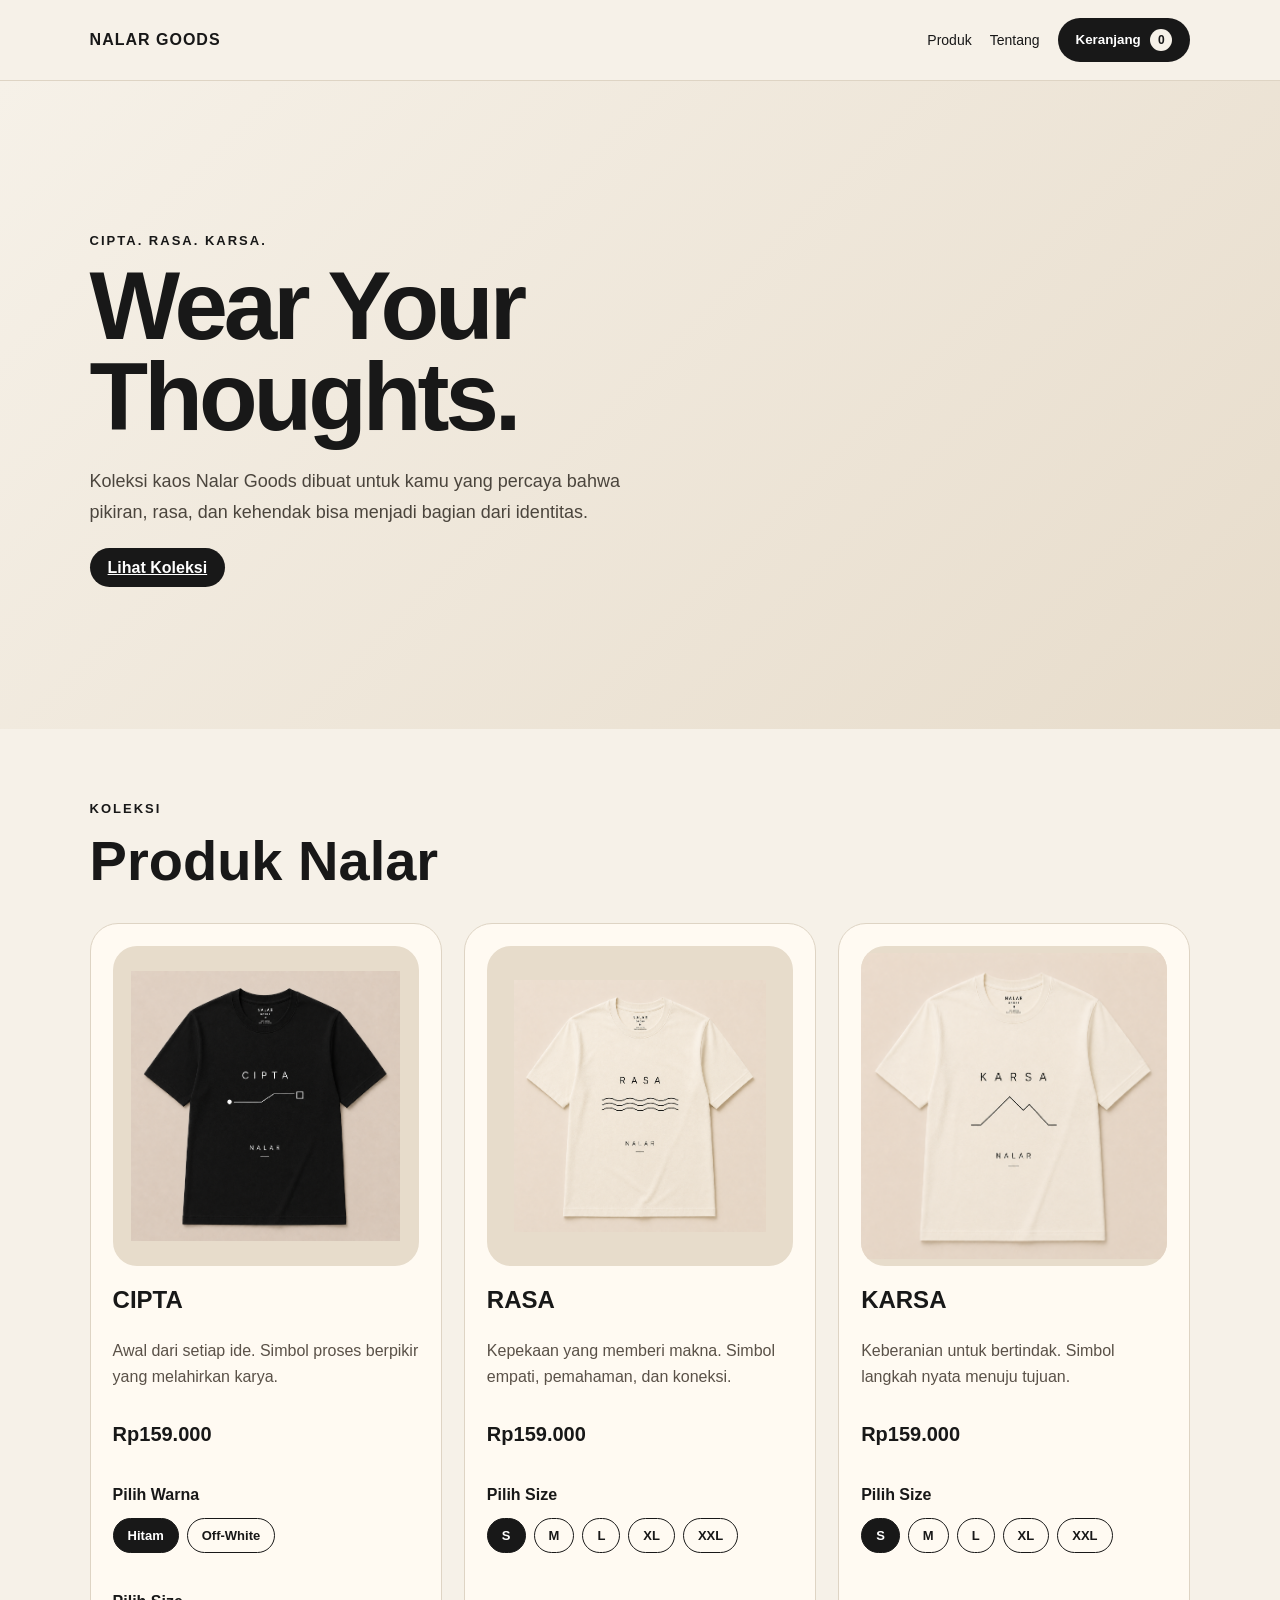
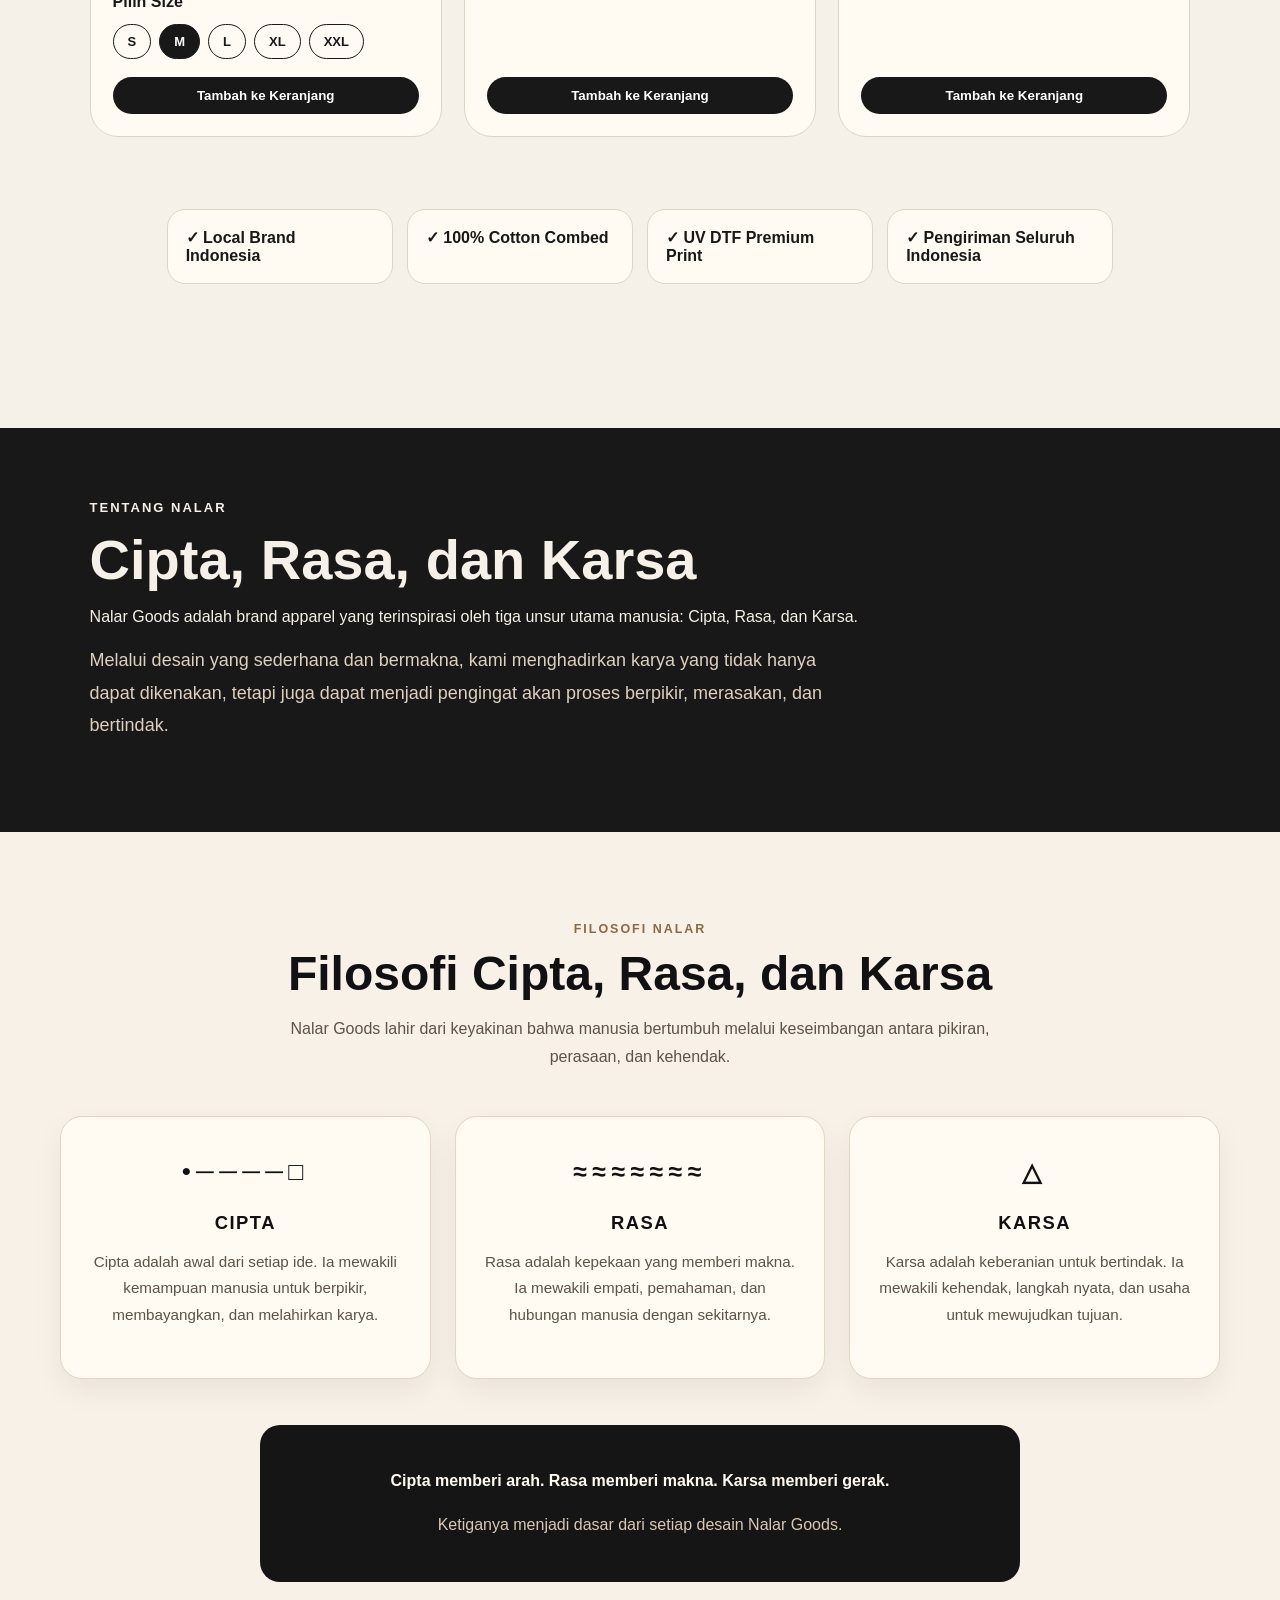
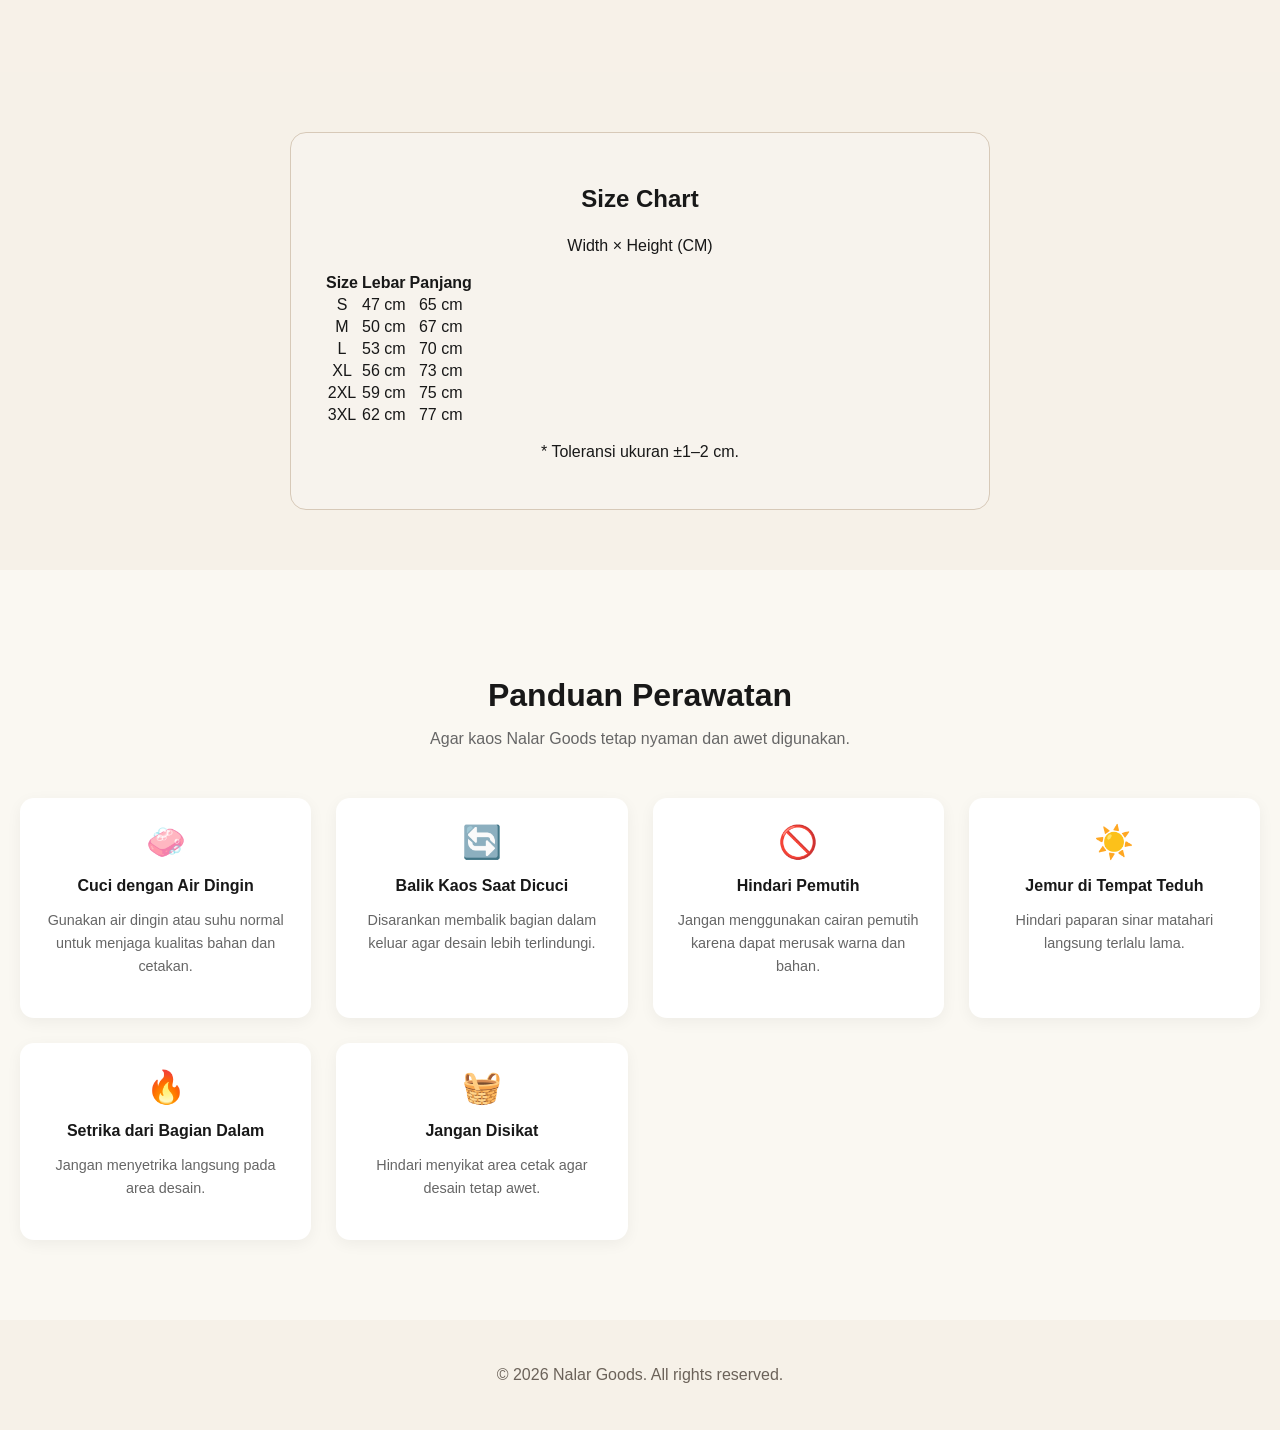
==== index.html @ 3fe4f2e6 "Update index.html" ====
<!DOCTYPE html>
<html lang="id">
<head>
    <meta charset="UTF-8" />
    <meta name="viewport" content="width=device-width, initial-scale=1.0">

    <title>Nalar Goods | Kaos Minimalis Filosofis - Cipta, Rasa, Karsa</title>

    <meta name="description" content="Nalar Goods menghadirkan koleksi kaos premium Cipta, Rasa, dan Karsa dengan filosofi berpikir, merasakan, dan bertindak.">

    <meta name="keywords" content="Nalar Goods, Kaos Premium, Kaos Filosofi, Cipta, Rasa, Karsa, Clothing Brand Indonesia">

    <meta name="robots" content="index, follow">
    <!-- Open Graph / WhatsApp Preview -->
<meta property="og:title" content="Nalar Goods — Think. Feel. Act.">
<meta property="og:description" content="Koleksi pakaian clean dan bermakna: Cipta, Rasa, dan Karsa.">
<meta property="og:image" content="https://erwancode.github.io/website/og-cover-v2.jpg">
<meta property="og:url" content="https://erwancode.github.io/website/">
<meta property="og:type" content="website">

<!-- Twitter Preview -->
<meta name="twitter:card" content="summary_large_image">
<meta name="twitter:title" content="Nalar Goods — Think. Feel. Act.">
<meta name="twitter:description" content="Koleksi pakaian clean dan bermakna: Cipta, Rasa, dan Karsa.">
<meta name="twitter:image" content="https://erwancode.github.io/website/og-cover.jpg">
    <link rel="stylesheet" href="style.css?v=3" />
</head>
<body>
  <header class="navbar">
    <div class="brand">NALAR GOODS</div>
    <nav>
      <a href="#produk">Produk</a>
      <a href="#tentang">Tentang</a>
      <button class="cart-btn" onclick="toggleCart()">Keranjang <span id="cart-count">0</span></button>
    </nav>
  </header>

  <section class="hero">
    <div>
      <p class="eyebrow">Cipta. Rasa. Karsa.</p>
      <h1>Wear Your Thoughts.</h1>
      <p class="hero-text">
        Koleksi kaos Nalar Goods dibuat untuk kamu yang percaya bahwa pikiran,
        rasa, dan kehendak bisa menjadi bagian dari identitas.
      </p>
      <a href="#produk" class="primary-btn">Lihat Koleksi</a>
    </div>
  </section>

  <section id="produk" class="section">
    <div class="section-heading">
      <p class="eyebrow">Koleksi</p>
      <h2>Produk Nalar</h2>
    </div>

    <div class="product-grid">
      <article class="product-card featured-product">
        <div class="product-image-wrap">
          <img id="cipta-image" src="assets/cipta-hitam.png" alt="Kaos CIPTA warna hitam" />
        </div>

        <h3>CIPTA</h3>
        <p>Awal dari setiap ide. Simbol proses berpikir yang melahirkan karya.</p>
        <strong>Rp159.000</strong>

        <div class="product-options">
          <p>Pilih Warna</p>
          <div class="option-row">
            <button class="variant-btn active" data-color="Hitam" onclick="selectCiptaColor('Hitam')">Hitam</button>
            <button class="variant-btn" data-color="Off-White" onclick="selectCiptaColor('Off-White')">Off-White</button>
          </div>
        </div>

        <div class="product-options">
          <p>Pilih Size</p>
          <div class="option-row">
            <button class="size-btn" onclick="selectCiptaSize('S')">S</button>
            <button class="size-btn active" onclick="selectCiptaSize('M')">M</button>
            <button class="size-btn" onclick="selectCiptaSize('L')">L</button>
            <button class="size-btn" onclick="selectCiptaSize('XL')">XL</button>
            <button class="size-btn" onclick="selectCiptaSize('XXL')">XXL</button>
          </div>
        </div>

        <button onclick="addCiptaToCart()">Tambah ke Keranjang</button>
      </article>

      <article class="product-card rasa-card">
        <div class="product-image-wrap">
          <img src="assets/rasa-final.png" alt="Kaos RASA cream off-white">
        </div>

        <h3>RASA</h3>
        <p>
          Kepekaan yang memberi makna. Simbol empati, pemahaman, dan koneksi.
        </p>
        <strong>Rp159.000</strong>

        <div class="product-options">
          <p>Pilih Size</p>
          <div class="option-row">
            <button type="button" class="size-btn rasa-size active" onclick="selectRasaSize('S')">S</button>
            <button type="button" class="size-btn rasa-size" onclick="selectRasaSize('M')">M</button>
            <button type="button" class="size-btn rasa-size" onclick="selectRasaSize('L')">L</button>
            <button type="button" class="size-btn rasa-size" onclick="selectRasaSize('XL')">XL</button>
            <button type="button" class="size-btn rasa-size" onclick="selectRasaSize('XXL')">XXL</button>
          </div>
        </div>

        <button type="button" onclick="addRasaToCart()">Tambah ke Keranjang</button>
      </article>

      <article class="product-card karsa-card">
        <div class="product-image-wrap">
          <img src="assets/karsa.png" alt="Kaos KARSA off-white">
        </div>

        <h3>KARSA</h3>
        <p>
          Keberanian untuk bertindak. Simbol langkah nyata menuju tujuan.
        </p>
        <strong>Rp159.000</strong>

        <div class="product-options">
          <p>Pilih Size</p>
          <div class="option-row">
            <button type="button" class="size-btn karsa-size active" data-size="S" onclick="selectKarsaSize('S')">S</button>
            <button type="button" class="size-btn karsa-size" data-size="M" onclick="selectKarsaSize('M')">M</button>
            <button type="button" class="size-btn karsa-size" data-size="L" onclick="selectKarsaSize('L')">L</button>
            <button type="button" class="size-btn karsa-size" data-size="XL" onclick="selectKarsaSize('XL')">XL</button>
            <button type="button" class="size-btn karsa-size" data-size="XXL" onclick="selectKarsaSize('XXL')">XXL</button>
          </div>
        </div>

        <button type="button" onclick="addKarsaToCart()">Tambah ke Keranjang</button>
      </article>
    </div>
      <section class="section proof">
    <div>✓ Local Brand Indonesia</div>
    <div>✓ 100% Cotton Combed</div>
    <div>✓ UV DTF Premium Print</div>
    <div>✓ Pengiriman Seluruh Indonesia</div>
  </section>
  </section>

  <section id="tentang" class="section about">
    <p class="eyebrow">Tentang Nalar</p>
    <h2>Cipta, Rasa, dan Karsa</h2>
    <p>
      Nalar Goods adalah brand apparel yang terinspirasi oleh tiga unsur utama manusia: Cipta, Rasa, dan Karsa.
    </p>
      <p>
          Melalui desain yang sederhana dan bermakna, kami menghadirkan karya yang tidak hanya dapat dikenakan, tetapi juga dapat menjadi pengingat akan proses berpikir, merasakan, dan bertindak.
      </p>
  </section>

  <section class="philosophy-section" id="filosofi">
    <div class="philosophy-container">
      <div class="section-heading philosophy-heading">
        <p class="eyebrow">Filosofi Nalar</p>
        <h2>Filosofi Cipta, Rasa, dan Karsa</h2>
        <p class="philosophy-intro">
          Nalar Goods lahir dari keyakinan bahwa manusia bertumbuh melalui keseimbangan
          antara pikiran, perasaan, dan kehendak.
        </p>
      </div>

      <div class="philosophy-grid">
        <article class="philosophy-card">
          <div class="philosophy-symbol">•────□</div>
          <h3>CIPTA</h3>
          <p>
            Cipta adalah awal dari setiap ide. Ia mewakili kemampuan manusia untuk
            berpikir, membayangkan, dan melahirkan karya.
          </p>
        </article>

        <article class="philosophy-card">
          <div class="philosophy-symbol">≈≈≈≈≈≈≈</div>
          <h3>RASA</h3>
          <p>
            Rasa adalah kepekaan yang memberi makna. Ia mewakili empati,
            pemahaman, dan hubungan manusia dengan sekitarnya.
          </p>
        </article>

        <article class="philosophy-card">
          <div class="philosophy-symbol">△</div>
          <h3>KARSA</h3>
          <p>
            Karsa adalah keberanian untuk bertindak. Ia mewakili kehendak,
            langkah nyata, dan usaha untuk mewujudkan tujuan.
          </p>
        </article>
      </div>

      <div class="philosophy-closing">
        <p><strong>Cipta memberi arah. Rasa memberi makna. Karsa memberi gerak.</strong></p>
        <p>Ketiganya menjadi dasar dari setiap desain Nalar Goods.</p>
      </div>
    </div>
  </section>

  <aside id="cart-panel" class="cart-panel">
    <div class="cart-header">
      <h2>Keranjang</h2>
      <button onclick="toggleCart()">×</button>
    </div>

    <div id="cart-items" class="cart-items">
      <p class="empty-cart">Keranjang masih kosong.</p>
    </div>

    <div class="cart-footer">
      <div class="cart-total">
        <span>Total</span>
        <strong id="cart-total">Rp0</strong>
      </div>
      <button class="checkout-btn" onclick="checkoutWhatsApp()">Checkout WhatsApp</button>
    </div>
  </aside>

  <div id="overlay" class="overlay" onclick="toggleCart()"></div>

<section class="size-chart">
    <h2>Size Chart</h2>
    <p class="subtitle">Width × Height (CM)</p>

    <table>
        <thead>
            <tr>
                <th>Size</th>
                <th>Lebar</th>
                <th>Panjang</th>
            </tr>
        </thead>
        <tbody>
            <tr><td>S</td><td>47 cm</td><td>65 cm</td></tr>
            <tr><td>M</td><td>50 cm</td><td>67 cm</td></tr>
            <tr><td>L</td><td>53 cm</td><td>70 cm</td></tr>
            <tr><td>XL</td><td>56 cm</td><td>73 cm</td></tr>
            <tr><td>2XL</td><td>59 cm</td><td>75 cm</td></tr>
            <tr><td>3XL</td><td>62 cm</td><td>77 cm</td></tr>
        </tbody>
    </table>

    <p class="note">* Toleransi ukuran ±1–2 cm.</p>
</section>
<section class="care-section">
  <div class="container">
    <h2>Panduan Perawatan</h2>
    <p class="care-subtitle">
      Agar kaos Nalar Goods tetap nyaman dan awet digunakan.
    </p>

    <div class="care-grid">
      <div class="care-item">
        <span>🧼</span>
        <h3>Cuci dengan Air Dingin</h3>
        <p>Gunakan air dingin atau suhu normal untuk menjaga kualitas bahan dan cetakan.</p>
      </div>

      <div class="care-item">
        <span>🔄</span>
        <h3>Balik Kaos Saat Dicuci</h3>
        <p>Disarankan membalik bagian dalam keluar agar desain lebih terlindungi.</p>
      </div>

      <div class="care-item">
        <span>🚫</span>
        <h3>Hindari Pemutih</h3>
        <p>Jangan menggunakan cairan pemutih karena dapat merusak warna dan bahan.</p>
      </div>

      <div class="care-item">
        <span>☀️</span>
        <h3>Jemur di Tempat Teduh</h3>
        <p>Hindari paparan sinar matahari langsung terlalu lama.</p>
      </div>

      <div class="care-item">
        <span>🔥</span>
        <h3>Setrika dari Bagian Dalam</h3>
        <p>Jangan menyetrika langsung pada area desain.</p>
      </div>

      <div class="care-item">
        <span>🧺</span>
        <h3>Jangan Disikat</h3>
        <p>Hindari menyikat area cetak agar desain tetap awet.</p>
      </div>
    </div>
  </div>
</section>
<footer>
    <p>© 2026 Nalar Goods. All rights reserved.</p>
</footer>

  <script src="script.js"></script>
</body>
</html>
---- style.css ----
* {
  box-sizing: border-box;
}

body {
  margin: 0;
  font-family: Arial, Helvetica, sans-serif;
  color: #181818;
  background: #f6f1e8;
}

.navbar {
  position: sticky;
  top: 0;
  z-index: 10;
  display: flex;
  justify-content: space-between;
  align-items: center;
  padding: 18px 7%;
  background: rgba(246, 241, 232, 0.94);
  backdrop-filter: blur(12px);
  border-bottom: 1px solid #ded4c4;
}

.brand {
  font-weight: 800;
  letter-spacing: 1px;
}

nav {
  display: flex;
  gap: 18px;
  align-items: center;
}

nav a {
  color: #181818;
  text-decoration: none;
  font-size: 14px;
}

.cart-btn,
.primary-btn,
.product-card button,
.checkout-btn {
  border: none;
  cursor: pointer;
  border-radius: 999px;
  background: #181818;
  color: white;
  padding: 11px 18px;
  font-weight: 700;
}

.cart-btn span {
  display: inline-flex;
  align-items: center;
  justify-content: center;
  min-width: 22px;
  height: 22px;
  margin-left: 6px;
  border-radius: 50%;
  background: #f6f1e8;
  color: #181818;
  font-size: 12px;
}

.hero {
  min-height: 72vh;
  display: flex;
  align-items: center;
  padding: 70px 7%;
  background: linear-gradient(135deg, #f6f1e8, #e7dccb);
}

.hero h1 {
  max-width: 720px;
  margin: 0;
  font-size: clamp(48px, 8vw, 96px);
  line-height: 0.95;
  letter-spacing: -4px;
}

.hero-text {
  max-width: 560px;
  margin: 24px 0 32px;
  font-size: 18px;
  line-height: 1.7;
  color: #4b453d;
}

.eyebrow {
  margin: 0 0 12px;
  font-size: 13px;
  font-weight: 800;
  letter-spacing: 2px;
  text-transform: uppercase;
}

.section {
  padding: 72px 7%;
}

.section-heading {
  margin-bottom: 30px;
}

.section-heading h2,
.about h2 {
  margin: 0;
  font-size: clamp(34px, 5vw, 56px);
}

.product-grid {
  display: grid;
  grid-template-columns: repeat(3, 1fr);
  gap: 22px;
}

.product-card {
  padding: 22px;
  border: 1px solid #ded4c4;
  border-radius: 28px;
  background: #fffaf2;
}

.product-card h3 {
  margin: 20px 0 8px;
  font-size: 24px;
}

.product-card p {
  color: #5a5148;
  line-height: 1.6;
}

.product-card strong {
  display: block;
  margin: 18px 0;
  font-size: 20px;
}

.product-image-wrap {
  overflow: hidden;
  border-radius: 24px;
  background: #e7dccb;
}

.product-image-wrap img {
  width: 100%;
  height: 320px;
  display: block;
  object-fit: cover;
}

.product-options {
  margin: 18px 0;
}

.product-options p {
  margin: 0 0 10px;
  font-weight: 800;
  color: #181818;
}

.option-row {
  display: flex;
  flex-wrap: wrap;
  gap: 8px;
}

.variant-btn,
.size-btn {
  border: 1px solid #181818 !important;
  background: transparent !important;
  color: #181818 !important;
  padding: 9px 14px !important;
  font-size: 13px;
}

.variant-btn.active,
.size-btn.active {
  background: #181818 !important;
  color: #fff !important;
}

.mockup {
  height: 320px;
  display: flex;
  align-items: center;
  justify-content: center;
  border-radius: 24px;
  font-size: 42px;
  font-weight: 900;
  letter-spacing: 4px;
  box-shadow: inset 0 -40px 70px rgba(0,0,0,0.12);
}

.black-shirt {
  background: #111;
  color: #eee6d8;
}

.cream-shirt {
  background: #e8d5b8;
  color: #111;
}

.offwhite-shirt {
  background: #f4efe5;
  color: #111;
}

.about {
  background: #181818;
  color: #f6f1e8;
}

.about p:last-child {
  max-width: 760px;
  line-height: 1.8;
  color: #ddd0bc;
  font-size: 18px;
}

.proof {
  display: grid;
  grid-template-columns: repeat(4, 1fr);
  gap: 14px;
}

.proof div {
  padding: 18px;
  border-radius: 18px;
  background: #fffaf2;
  border: 1px solid #ded4c4;
  font-weight: 700;
}

.cart-panel {
  position: fixed;
  top: 0;
  right: -420px;
  z-index: 30;
  width: min(420px, 92vw);
  height: 100vh;
  background: #fffaf2;
  border-left: 1px solid #ded4c4;
  transition: 0.3s ease;
  display: flex;
  flex-direction: column;
}

.cart-panel.active {
  right: 0;
}

.overlay {
  position: fixed;
  inset: 0;
  z-index: 20;
  background: rgba(0,0,0,0.42);
  display: none;
}

.overlay.active {
  display: block;
}

.cart-header {
  display: flex;
  justify-content: space-between;
  align-items: center;
  padding: 22px;
  border-bottom: 1px solid #ded4c4;
}

.cart-header h2 {
  margin: 0;
}

.cart-header button {
  border: none;
  background: transparent;
  font-size: 34px;
  cursor: pointer;
}

.cart-items {
  flex: 1;
  overflow-y: auto;
  padding: 18px;
}

.empty-cart {
  color: #6b6259;
}

.cart-item {
  padding: 16px;
  margin-bottom: 14px;
  border-radius: 18px;
  background: #f6f1e8;
  border: 1px solid #ded4c4;
}

.cart-item-top {
  display: flex;
  justify-content: space-between;
  gap: 12px;
}

.cart-item h4 {
  margin: 0 0 6px;
  font-size: 18px;
}

.cart-item p {
  margin: 0;
  color: #5a5148;
}

.qty-control {
  display: flex;
  align-items: center;
  gap: 12px;
  margin-top: 14px;
}

.qty-control button {
  width: 34px;
  height: 34px;
  border-radius: 50%;
  border: 1px solid #181818;
  background: transparent;
  font-size: 20px;
  cursor: pointer;
}

.qty-control span {
  min-width: 26px;
  text-align: center;
  font-weight: 800;
}

.remove-btn {
  border: none;
  background: transparent;
  color: #8a3b2f;
  font-weight: 700;
  cursor: pointer;
}

.cart-footer {
  padding: 18px;
  border-top: 1px solid #ded4c4;
}

.cart-total {
  display: flex;
  justify-content: space-between;
  margin-bottom: 14px;
  font-size: 18px;
}

.checkout-btn {
  width: 100%;
  padding: 15px;
}

footer {
  padding: 30px 7%;
  text-align: center;
  color: #6b6259;
}

@media (max-width: 850px) {
  .product-grid,
  .proof {
    grid-template-columns: 1fr;
  }

  nav a {
    display: none;
  }

  .mockup,
  .product-image-wrap img {
    height: 260px;
  }
}


/* Pilihan size produk */
.product-sizes {
  display: flex;
  align-items: center;
  gap: 8px;
  flex-wrap: wrap;
  margin: 12px 0 16px;
}

.size-label {
  font-size: 13px;
  font-weight: 600;
  color: #222;
  margin-right: 4px;
}

.size-option {
  min-width: 42px;
  height: 36px;
  padding: 0 12px;
  border: 1px solid #b9b2a7;
  border-radius: 8px;
  background: #fffaf2;
  color: #111;
  font-size: 13px;
  font-weight: 600;
  cursor: pointer;
}

.size-option:hover,
.size-option.active {
  border-color: #111;
  background: #111;
  color: #fff;
}


/* Fix klik pilihan size */
.product-sizes,
.size-option {
  position: relative;
  z-index: 5;
  pointer-events: auto;
}

.size-option {
  user-select: none;
  touch-action: manipulation;
}

.size-option.active {
  border-color: #111;
  background: #111;
  color: #fff;
}




/* Size option final */
.product-sizes {
  position: relative;
  z-index: 10;
  pointer-events: auto;
}

.size-option {
  cursor: pointer;
  pointer-events: auto;
}

.size-option.active {
  background: #111;
  color: #fff;
  border-color: #111;
}




/* RASA pakai style size yang sama dengan CIPTA */
.rasa-card .size-btn {
  border: 1px solid #181818 !important;
  background: transparent !important;
  color: #181818 !important;
  padding: 9px 14px !important;
  font-size: 13px !important;
  cursor: pointer !important;
  pointer-events: auto !important;
}

.rasa-card .size-btn.active,
.rasa-card .size-btn:hover {
  background: #181818 !important;
  color: #fff !important;
}


/* KARSA pakai style size yang sama dengan RASA */
.karsa-card .size-btn {
  border: 1px solid #181818 !important;
  background: transparent !important;
  color: #181818 !important;
  padding: 9px 14px !important;
  font-size: 13px !important;
  cursor: pointer !important;
  pointer-events: auto !important;
}

.karsa-card .size-btn.active,
.karsa-card .size-btn:hover {
  background: #181818 !important;
  color: #fff !important;
}


/* Fix gambar dan size KARSA */
.karsa-card .product-image-wrap img {
  display: block;
  width: 100%;
  height: 100%;
  object-fit: contain;
}

.karsa-card .size-btn {
  border: 1px solid #181818 !important;
  background: transparent !important;
  color: #181818 !important;
  padding: 9px 14px !important;
  font-size: 13px !important;
  cursor: pointer !important;
  pointer-events: auto !important;
}

.karsa-card .size-btn.active,
.karsa-card .size-btn:hover {
  background: #181818 !important;
  color: #fff !important;
}


/* Final fix gambar KARSA */
.karsa-card .product-image-wrap {
  background: #e7dccb;
  overflow: hidden;
}

.karsa-card .product-image-wrap img {
  display: block !important;
  width: 100% !important;
  height: 100% !important;
  object-fit: contain !important;
}


/* Konsistensi ukuran mockup produk */
.product-image-wrap{
  height:320px !important;
  display:flex !important;
  align-items:center !important;
  justify-content:center !important;
  overflow:hidden !important;
}

.product-image-wrap img{
  height:85% !important;
  width:85% !important;
  object-fit:contain !important;
}

.featured-product img{
  width:88% !important;
}

.rasa-card img{
  width:82% !important;
}

.karsa-card img{
  width:78% !important;
}

/* Tinggi kartu produk seragam */
.product-card{
  display:flex !important;
  flex-direction:column !important;
}

.product-card button:last-child{
  margin-top:auto !important;
}


/* =========================
   MOBILE VIEW NALAR GOODS
   ========================= */
@media (max-width: 768px) {
  body {
    overflow-x: hidden;
  }

  .navbar {
    padding: 16px 20px !important;
    align-items: center !important;
    gap: 14px !important;
  }

  .brand {
    font-size: 15px !important;
    letter-spacing: 1px !important;
  }

  .navbar nav,
  nav {
    gap: 10px !important;
    align-items: center !important;
  }

  nav a {
    font-size: 12px !important;
  }

  .cart-btn {
    padding: 9px 13px !important;
    font-size: 12px !important;
  }

  .hero {
    min-height: auto !important;
    padding: 72px 22px 56px !important;
  }

  .hero h1 {
    font-size: 40px !important;
    line-height: 1.05 !important;
    letter-spacing: 1.8px !important;
}

  .hero-text {
    font-size: 15px !important;
    max-width: 100% !important;
  }

  .section {
    padding: 42px 20px !important;
  }

  .section-heading h2 {
    font-size: 36px !important;
    line-height: 1.1 !important;
  }

  .product-grid {
    display: grid !important;
    grid-template-columns: 1fr !important;
    gap: 22px !important;
  }

  .product-card {
    padding: 16px !important;
    border-radius: 20px !important;
  }

  .product-image-wrap {
    height: 300px !important;
    border-radius: 16px !important;
  }

  .product-image-wrap img {
    width: 86% !important;
    height: 86% !important;
    object-fit: contain !important;
  }

  .featured-product img {
    width: 88% !important;
  }

  .rasa-card img {
    width: 84% !important;
  }

  .karsa-card img {
    width: 82% !important;
  }

  .product-card h3 {
    font-size: 22px !important;
    margin-top: 16px !important;
  }

  .product-card p {
    font-size: 14px !important;
    line-height: 1.65 !important;
  }

  .product-card strong {
    font-size: 18px !important;
    margin-top: 8px !important;
  }

  .product-options {
    margin: 14px 0 !important;
  }

  .option-row {
    gap: 8px !important;
  }

  .variant-btn,
  .size-btn,
  .rasa-card .size-btn,
  .karsa-card .size-btn {
    min-width: 42px !important;
    min-height: 38px !important;
    padding: 9px 13px !important;
    font-size: 12px !important;
  }

  .product-card > button:last-child {
    width: 100% !important;
    margin-top: 16px !important;
    padding: 13px 16px !important;
    font-size: 13px !important;
  }

  .about,
  #tentang {
    padding: 42px 20px !important;
  }

  .cart-panel,
  .cart-drawer {
    width: 100% !important;
    max-width: 100% !important;
    right: 0 !important;
    border-radius: 20px 20px 0 0 !important;
  }
}

@media (max-width: 430px) {
  .navbar {
    padding: 14px 16px !important;
  }

  .brand {
    font-size: 13px !important;
  }

  nav a {
    display: none !important;
  }

  .cart-btn {
    font-size: 11px !important;
    padding: 8px 12px !important;
  }

  .hero h1 {
    font-size: 34px !important;
    letter-spacing: 1.2px !important;
}

  .section-heading h2 {
    font-size: 32px !important;
  }

  .product-image-wrap {
    height: 260px !important;
  }

  .product-card {
    padding: 14px !important;
  }

  .product-card p {
    font-size: 13px !important;
  }

  .option-row {
    gap: 7px !important;
  }

  .variant-btn,
  .size-btn,
  .rasa-card .size-btn,
  .karsa-card .size-btn {
    min-width: 38px !important;
    min-height: 36px !important;
    padding: 8px 11px !important;
  }
}


/* ==================================
   MOBILE HOTFIX FINAL — NALAR GOODS
   ================================== */
html,
body {
  max-width: 100%;
  overflow-x: hidden;
}

img {
  max-width: 100%;
}

@media screen and (max-width: 768px) {
  body {
    width: 100%;
    overflow-x: hidden;
  }

  .navbar {
    width: 100%;
    padding: 14px 18px !important;
    display: flex !important;
    justify-content: space-between !important;
    align-items: center !important;
  }

  .brand {
    font-size: 13px !important;
    white-space: nowrap !important;
  }

  .navbar nav,
  nav {
    display: flex !important;
    gap: 8px !important;
    align-items: center !important;
  }

  nav a {
    display: none !important;
  }

  .cart-btn {
    padding: 8px 12px !important;
    font-size: 11px !important;
    white-space: nowrap !important;
  }

  .hero {
    padding: 54px 18px 42px !important;
    min-height: auto !important;
  }

  .hero h1 {
    font-size: 34px !important;
    line-height: 1.05 !important;
    margin: 10px 0 !important;
    letter-spacing: 1.2px !important;
}

  .hero-text {
    font-size: 14px !important;
    line-height: 1.7 !important;
    max-width: 100% !important;
  }

  .section {
    width: 100% !important;
    padding: 34px 16px !important;
  }

  .section-heading h2,
  .about h2 {
    font-size: 30px !important;
    line-height: 1.12 !important;
  }

  .product-grid {
    display: grid !important;
    grid-template-columns: 1fr !important;
    gap: 18px !important;
    width: 100% !important;
  }

  .product-card {
    width: 100% !important;
    max-width: 100% !important;
    padding: 14px !important;
    border-radius: 18px !important;
  }

  .product-image-wrap {
    width: 100% !important;
    height: 245px !important;
    border-radius: 16px !important;
    display: flex !important;
    align-items: center !important;
    justify-content: center !important;
    overflow: hidden !important;
  }

  .product-image-wrap img {
    display: block !important;
    width: 82% !important;
    height: 82% !important;
    object-fit: contain !important;
  }

  .featured-product .product-image-wrap img {
    width: 86% !important;
  }

  .rasa-card .product-image-wrap img {
    width: 84% !important;
  }

  .karsa-card .product-image-wrap img {
    width: 80% !important;
  }

  .product-card h3 {
    font-size: 21px !important;
    margin: 14px 0 8px !important;
  }

  .product-card p {
    font-size: 13px !important;
    line-height: 1.65 !important;
  }

  .product-card strong {
    font-size: 17px !important;
  }

  .product-options {
    margin: 12px 0 !important;
  }

  .product-options p {
    font-size: 13px !important;
  }

  .option-row {
    display: flex !important;
    flex-wrap: wrap !important;
    gap: 7px !important;
  }

  .variant-btn,
  .size-btn,
  .product-card button {
    min-height: 36px !important;
    font-size: 11px !important;
  }

  .size-btn,
  .variant-btn {
    min-width: 38px !important;
    padding: 8px 11px !important;
  }

  .product-card > button:last-child {
    width: 100% !important;
    margin-top: 14px !important;
    padding: 12px 14px !important;
    font-size: 12px !important;
  }

  .cart-panel {
    width: 100% !important;
    max-width: 100% !important;
    right: -100% !important;
    padding: 18px !important;
  }

  .cart-panel.open {
    right: 0 !important;
  }

  .cart-footer {
    left: 18px !important;
    right: 18px !important;
  }
}

@media screen and (max-width: 380px) {
  .hero h1 {
    font-size: 30px !important;
  }

  .section-heading h2,
  .about h2 {
    font-size: 27px !important;
  }

  .product-image-wrap {
    height: 225px !important;
  }

  .product-card {
    padding: 12px !important;
  }
}


/* FIX: Keranjang mobile tidak boleh hanya membuat layar gelap */
@media screen and (max-width: 768px) {
  .cart-panel {
    position: fixed !important;
    top: 0 !important;
    right: -100% !important;
    width: 100% !important;
    max-width: 100% !important;
    height: 100vh !important;
    z-index: 9999 !important;
    background: #fffaf2 !important;
    transition: right 0.25s ease !important;
  }

  .cart-panel.active,
  .cart-panel.open {
    right: 0 !important;
  }

  .overlay {
    z-index: 9998 !important;
  }
}
.size-chart{
    max-width:700px;
    margin:60px auto;
    padding:32px;
    background:#f7f3ed;
    border:1px solid #d7c9b8;
    border-radius:16px;
    text-align:center;
}

.size-chart h2{
    margin-bottom:24px;
}

.size-table{
    display:grid;
    gap:12px;
}

.size-table div{
    padding:12px;
    border-bottom:1px solid #e5d8c8;
}

.size-table div:last-child{
    border-bottom:none;
}
/* =========================
   PANDUAN PERAWATAN
========================= */

.care-section {
  padding: 80px 20px;
  background: #faf8f2;
}

.care-section h2 {
  text-align: center;
  font-size: 2rem;
  margin-bottom: 10px;
}

.care-subtitle {
  text-align: center;
  color: #666;
  margin-bottom: 50px;
}

.care-grid {
  display: grid;
  grid-template-columns: repeat(auto-fit, minmax(250px, 1fr));
  gap: 25px;
}

.care-item {
  background: #fff;
  padding: 25px;
  border-radius: 14px;
  text-align: center;
  box-shadow: 0 4px 15px rgba(0,0,0,0.05);
}

.care-item span {
  font-size: 2rem;
  display: block;
  margin-bottom: 12px;
}

.care-item h3 {
  margin-bottom: 10px;
  font-size: 1rem;
}

.care-item p {
  color: #666;
  font-size: 0.9rem;
  line-height: 1.6;
}
/* =========================
   FILOSOFI NALAR
========================= */

.philosophy-section {
  padding: 80px 20px;
  background: #f7f1e8;
}

.philosophy-section h2 {
  text-align: center;
  font-size: 2rem;
  margin-bottom: 15px;
  color: #111;
}

.philosophy-intro {
  max-width: 720px;
  margin: 0 auto 45px;
  text-align: center;
  color: #555;
  line-height: 1.7;
}

.philosophy-grid {
  display: grid;
  grid-template-columns: repeat(auto-fit, minmax(250px, 1fr));
  gap: 24px;
}

.philosophy-card {
  background: #fffaf2;
  border: 1px solid #e0d2bd;
  border-radius: 18px;
  padding: 28px 24px;
  text-align: center;
  transition: 0.3s ease;
}

.philosophy-card:hover {
  transform: translateY(-4px);
  box-shadow: 0 10px 25px rgba(0,0,0,0.07);
}

.symbol {
  font-size: 1.4rem;
  letter-spacing: 5px;
  margin-bottom: 18px;
  color: #111;
}

.philosophy-card h3 {
  font-size: 1.2rem;
  margin-bottom: 14px;
  color: #111;
}

.philosophy-card p {
  font-size: 0.95rem;
  color: #555;
  line-height: 1.7;
}

.philosophy-closing {
  max-width: 720px;
  margin: 45px auto 0;
  text-align: center;
  color: #333;
  line-height: 1.7;
}


/* =========================
   FILOSOFI NALAR - FINAL
========================= */

.philosophy-section {
  padding: 90px 20px;
  background: #f7f1e8;
}

.philosophy-container {
  width: min(1160px, 100%);
  margin: 0 auto;
}

.philosophy-heading {
  text-align: center;
  margin-bottom: 44px;
}

.philosophy-heading .eyebrow {
  color: #8a6a42;
  letter-spacing: 0.16em;
  text-transform: uppercase;
  font-size: 0.78rem;
  font-weight: 700;
  margin-bottom: 10px;
}

.philosophy-heading h2 {
  font-size: clamp(2rem, 4vw, 3rem);
  color: #111;
  margin-bottom: 14px;
}

.philosophy-intro {
  max-width: 720px;
  margin: 0 auto;
  color: #5d5348;
  line-height: 1.8;
  font-size: 1rem;
}

.philosophy-grid {
  display: grid;
  grid-template-columns: repeat(3, minmax(0, 1fr));
  gap: 24px;
}

.philosophy-card {
  background: #fffaf2;
  border: 1px solid #e3d5bf;
  border-radius: 22px;
  padding: 34px 28px;
  text-align: center;
  box-shadow: 0 12px 30px rgba(33, 25, 15, 0.06);
  transition: transform 0.25s ease, box-shadow 0.25s ease;
}

.philosophy-card:hover {
  transform: translateY(-5px);
  box-shadow: 0 18px 38px rgba(33, 25, 15, 0.10);
}

.philosophy-symbol {
  min-height: 42px;
  display: flex;
  align-items: center;
  justify-content: center;
  margin-bottom: 18px;
  color: #111;
  font-size: 1.55rem;
  letter-spacing: 0.22em;
  font-weight: 600;
}

.philosophy-card h3 {
  margin-bottom: 14px;
  color: #111;
  font-size: 1.15rem;
  letter-spacing: 0.08em;
}

.philosophy-card p {
  color: #5d5348;
  font-size: 0.95rem;
  line-height: 1.75;
}

.philosophy-closing {
  max-width: 760px;
  margin: 46px auto 0;
  padding: 26px 28px;
  background: #151515;
  color: #fffaf2;
  border-radius: 20px;
  text-align: center;
  line-height: 1.8;
}

.philosophy-closing p:last-child {
  color: #d8c9b2;
  margin-top: 6px;
}

@media (max-width: 860px) {
  .philosophy-grid {
    grid-template-columns: 1fr;
  }

  .philosophy-section {
    padding: 70px 18px;
  }
}
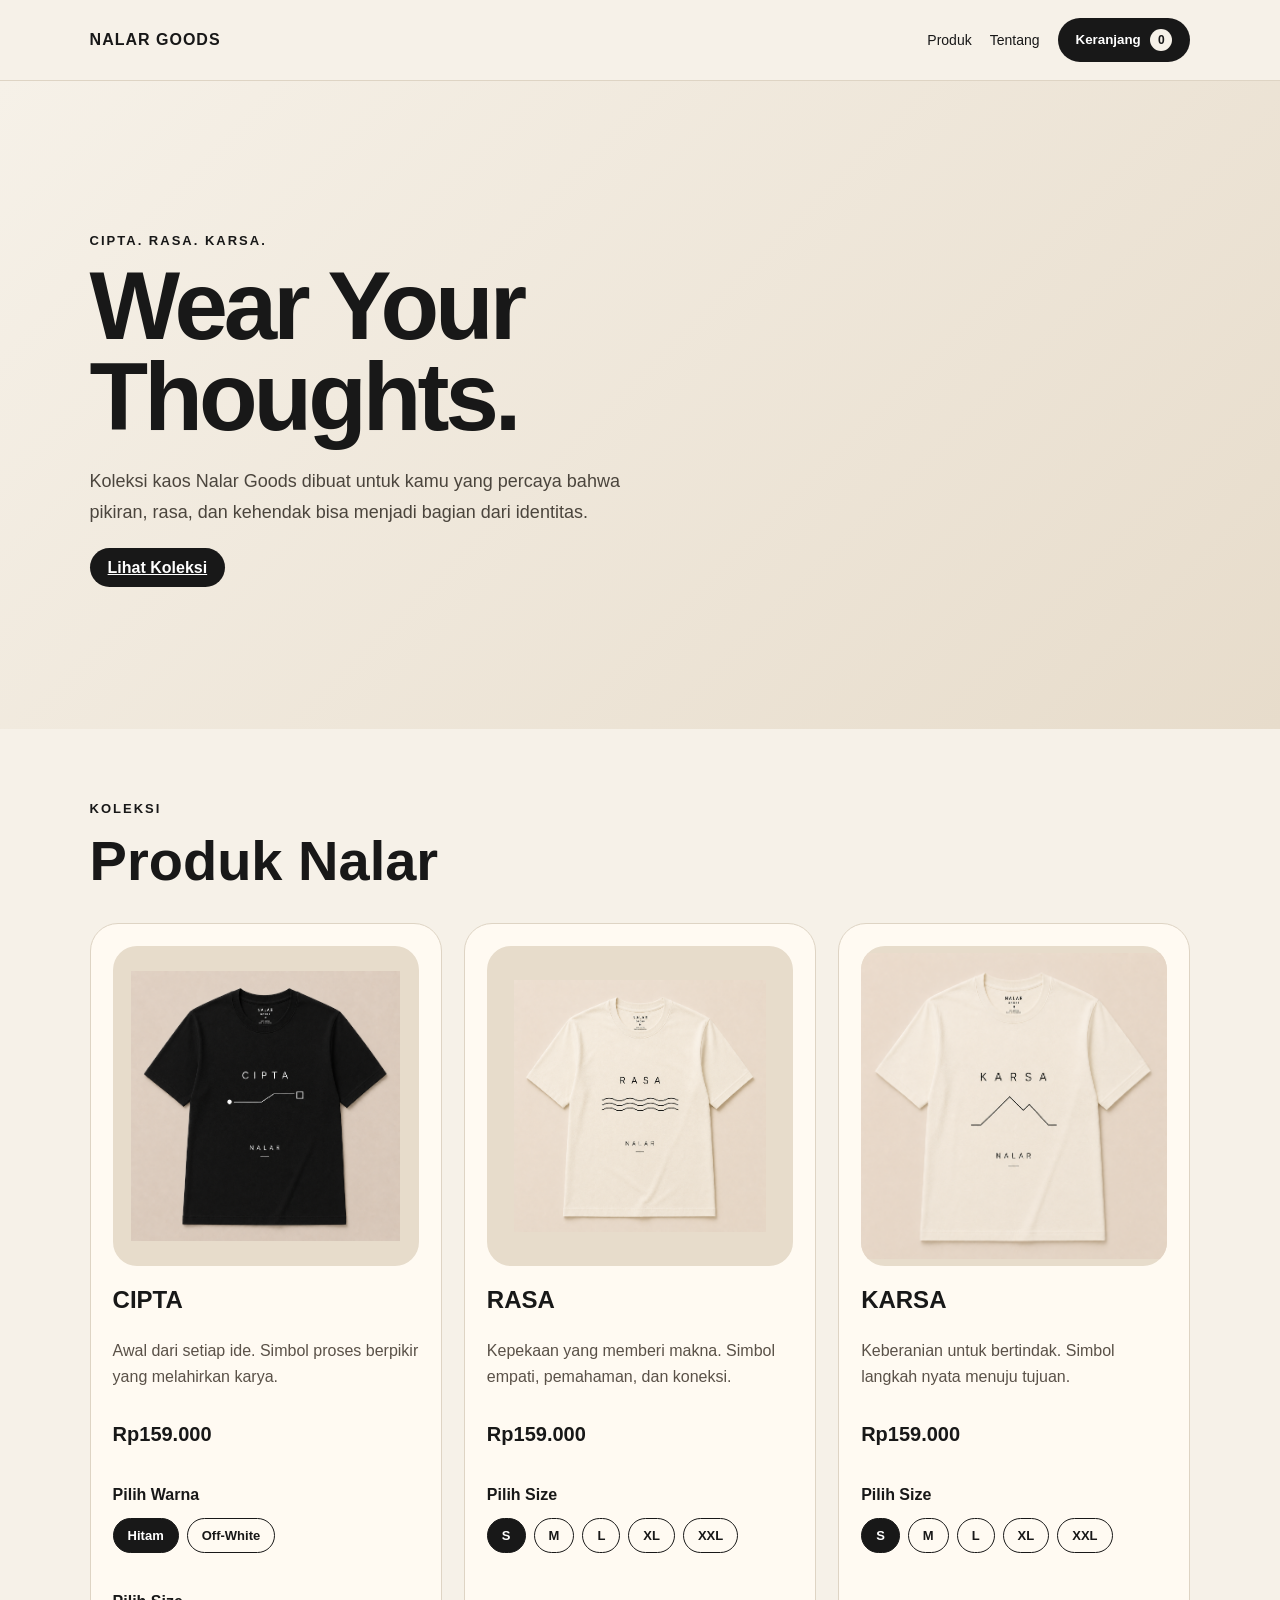
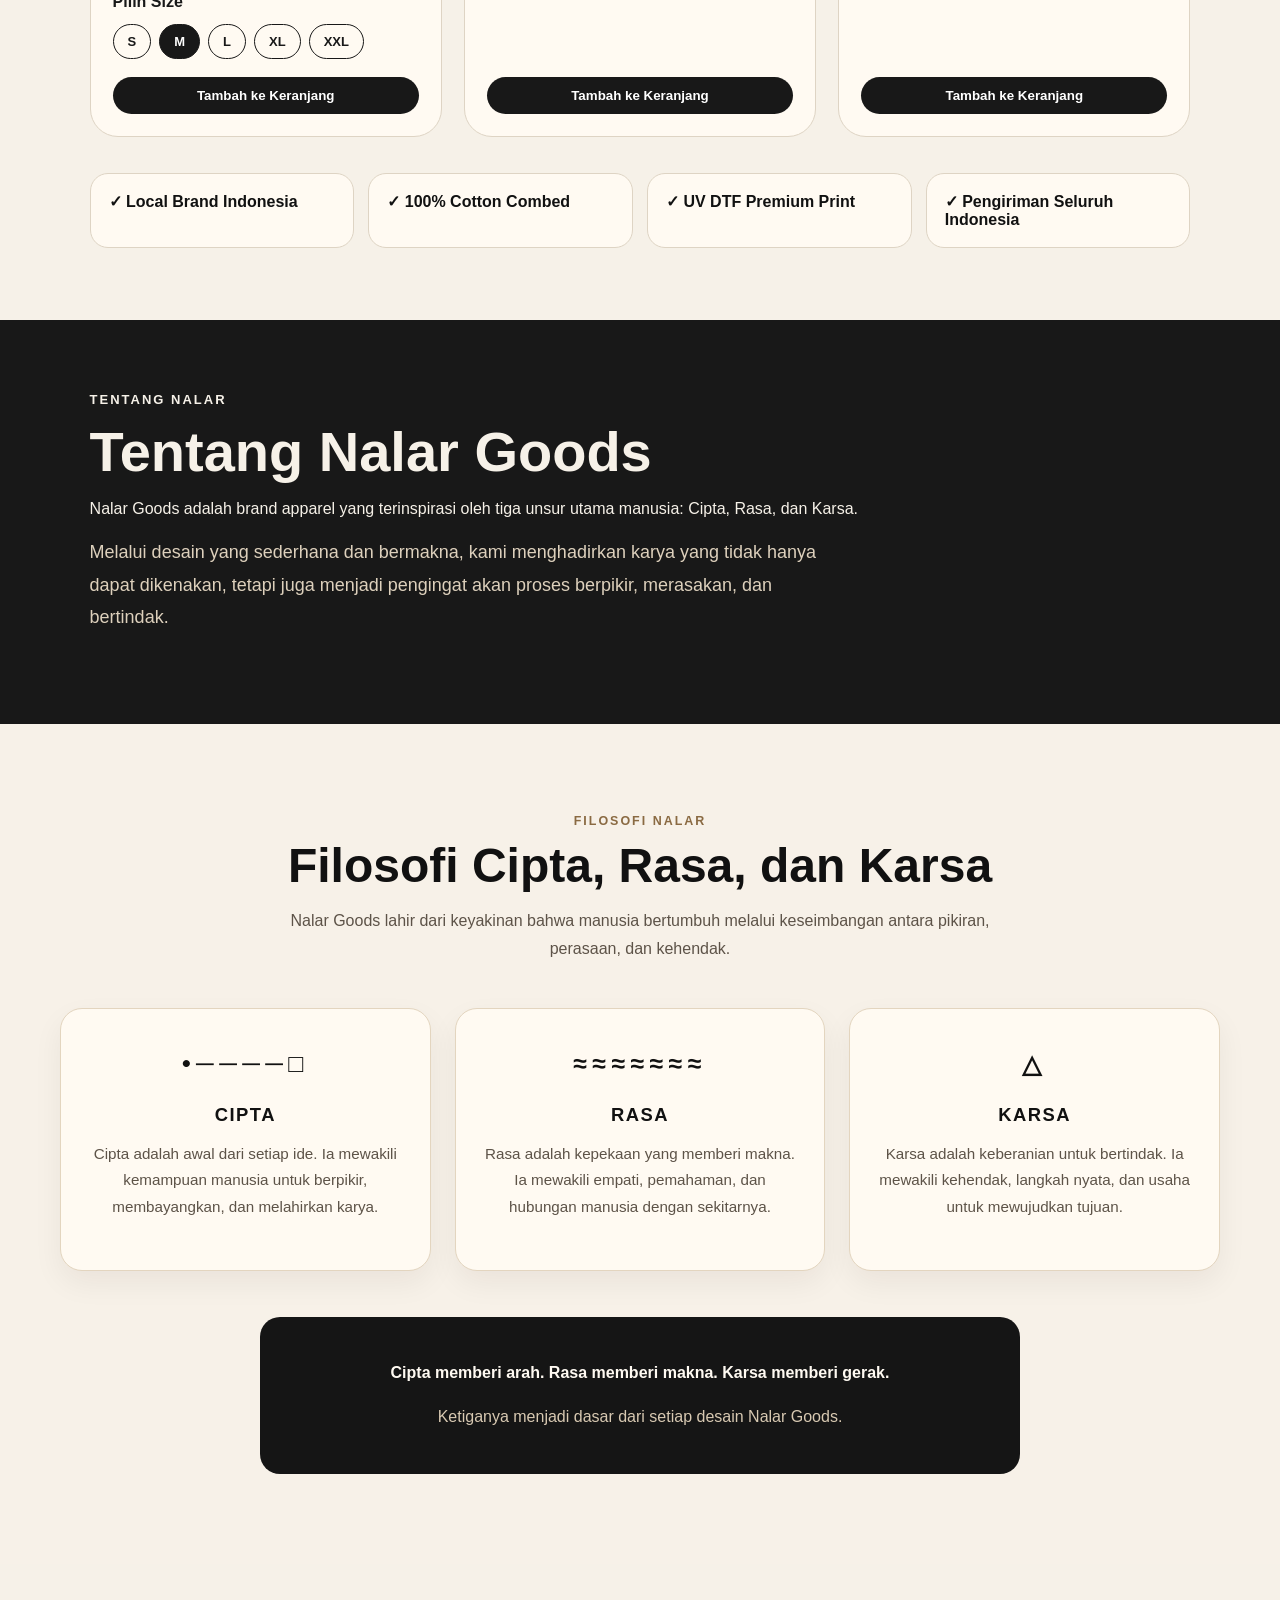
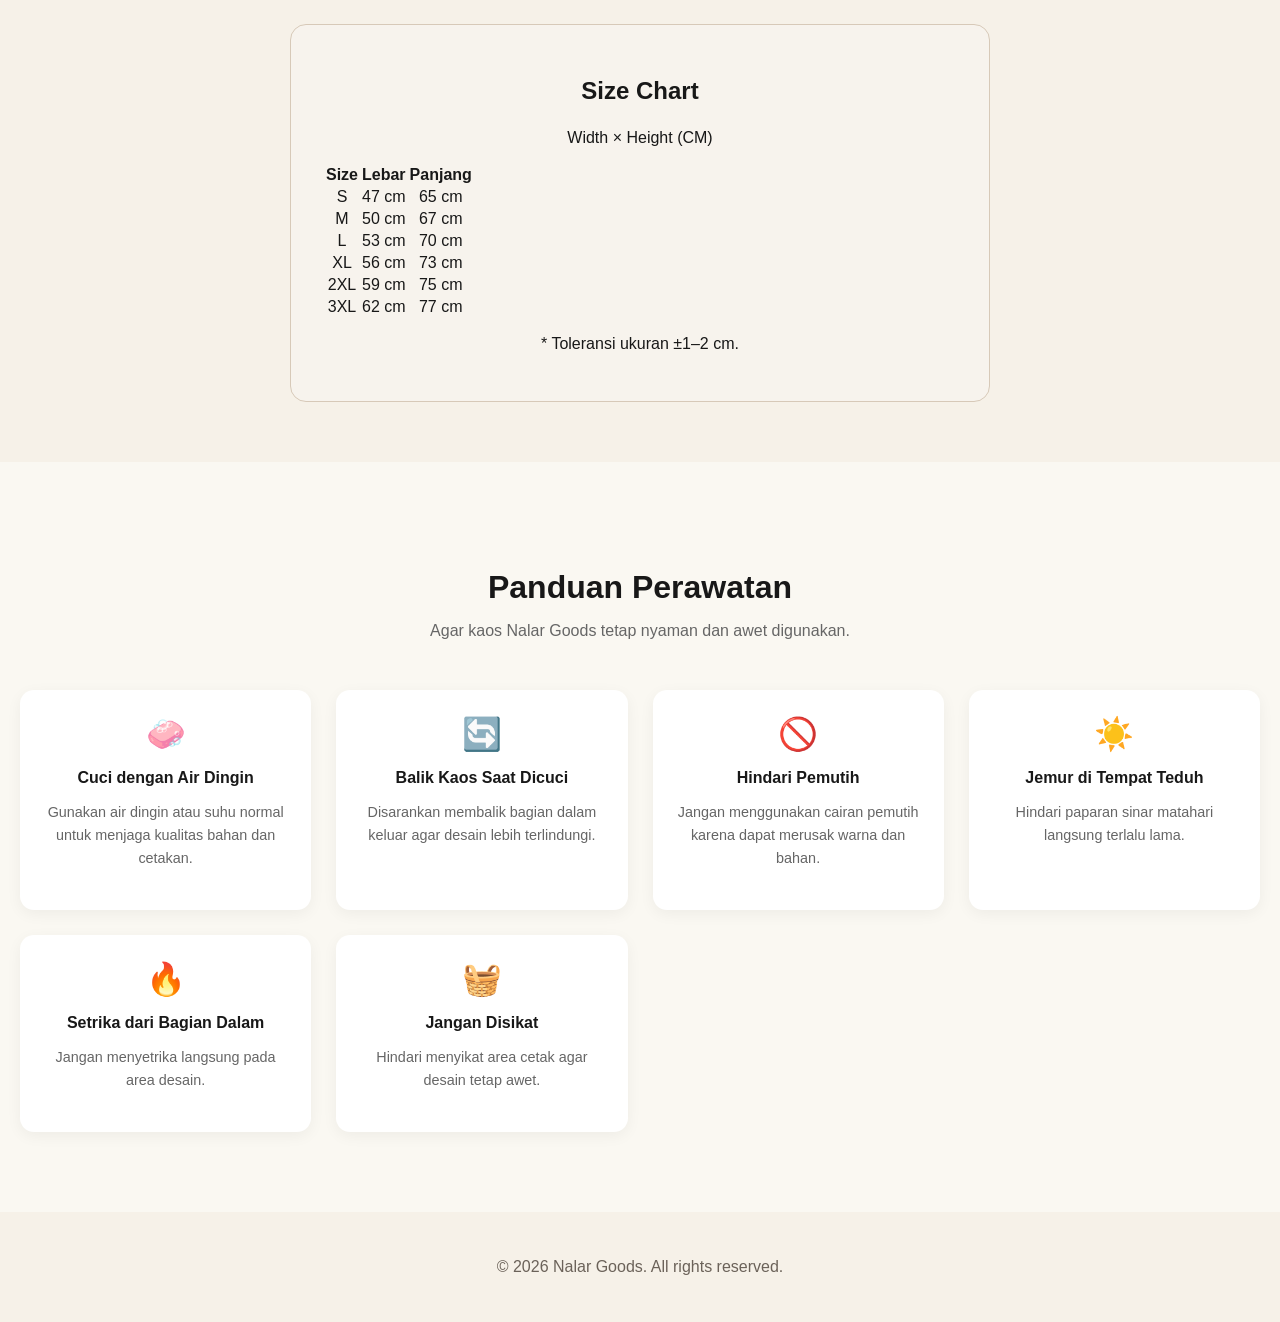
==== commit 0306b770: "Add files via upload" ====
--- a/index.html
+++ b/index.html
@@ -23,7 +23,7 @@
 <meta name="twitter:title" content="Nalar Goods — Think. Feel. Act.">
 <meta name="twitter:description" content="Koleksi pakaian clean dan bermakna: Cipta, Rasa, dan Karsa.">
 <meta name="twitter:image" content="https://erwancode.github.io/website/og-cover.jpg">
-    <link rel="stylesheet" href="style.css?v=3" />
+    <link rel="stylesheet" href="style.css?v=4" />
 </head>
 <body>
   <header class="navbar">
@@ -135,23 +135,26 @@
         <button type="button" onclick="addKarsaToCart()">Tambah ke Keranjang</button>
       </article>
     </div>
-      <section class="section proof">
-    <div>✓ Local Brand Indonesia</div>
-    <div>✓ 100% Cotton Combed</div>
-    <div>✓ UV DTF Premium Print</div>
-    <div>✓ Pengiriman Seluruh Indonesia</div>
-  </section>
+  </section>
+
+  <section class="proof-section" aria-label="Kepercayaan Produk">
+    <div class="proof-grid">
+      <div>✓ Local Brand Indonesia</div>
+      <div>✓ 100% Cotton Combed</div>
+      <div>✓ UV DTF Premium Print</div>
+      <div>✓ Pengiriman Seluruh Indonesia</div>
+    </div>
   </section>
 
   <section id="tentang" class="section about">
     <p class="eyebrow">Tentang Nalar</p>
-    <h2>Cipta, Rasa, dan Karsa</h2>
+    <h2>Tentang Nalar Goods</h2>
     <p>
       Nalar Goods adalah brand apparel yang terinspirasi oleh tiga unsur utama manusia: Cipta, Rasa, dan Karsa.
     </p>
-      <p>
-          Melalui desain yang sederhana dan bermakna, kami menghadirkan karya yang tidak hanya dapat dikenakan, tetapi juga dapat menjadi pengingat akan proses berpikir, merasakan, dan bertindak.
-      </p>
+    <p>
+      Melalui desain yang sederhana dan bermakna, kami menghadirkan karya yang tidak hanya dapat dikenakan, tetapi juga menjadi pengingat akan proses berpikir, merasakan, dan bertindak.
+    </p>
   </section>
 
   <section class="philosophy-section" id="filosofi">
--- a/style.css
+++ b/style.css
@@ -1277,3 +1277,41 @@
     padding: 70px 18px;
   }
 }
+
+/* =========================
+   PROOF BADGES - POSISI SETELAH PRODUK
+========================= */
+
+#produk.section {
+  padding-bottom: 36px;
+}
+
+.proof-section {
+  padding: 0 7% 72px;
+  background: #f6f1e8;
+}
+
+.proof-grid {
+  display: grid;
+  grid-template-columns: repeat(4, 1fr);
+  gap: 14px;
+}
+
+.proof-grid div {
+  padding: 18px;
+  border-radius: 18px;
+  background: #fffaf2;
+  border: 1px solid #ded4c4;
+  font-weight: 800;
+  color: #111;
+}
+
+@media (max-width: 850px) {
+  .proof-grid {
+    grid-template-columns: 1fr;
+  }
+
+  .proof-section {
+    padding-bottom: 56px;
+  }
+}
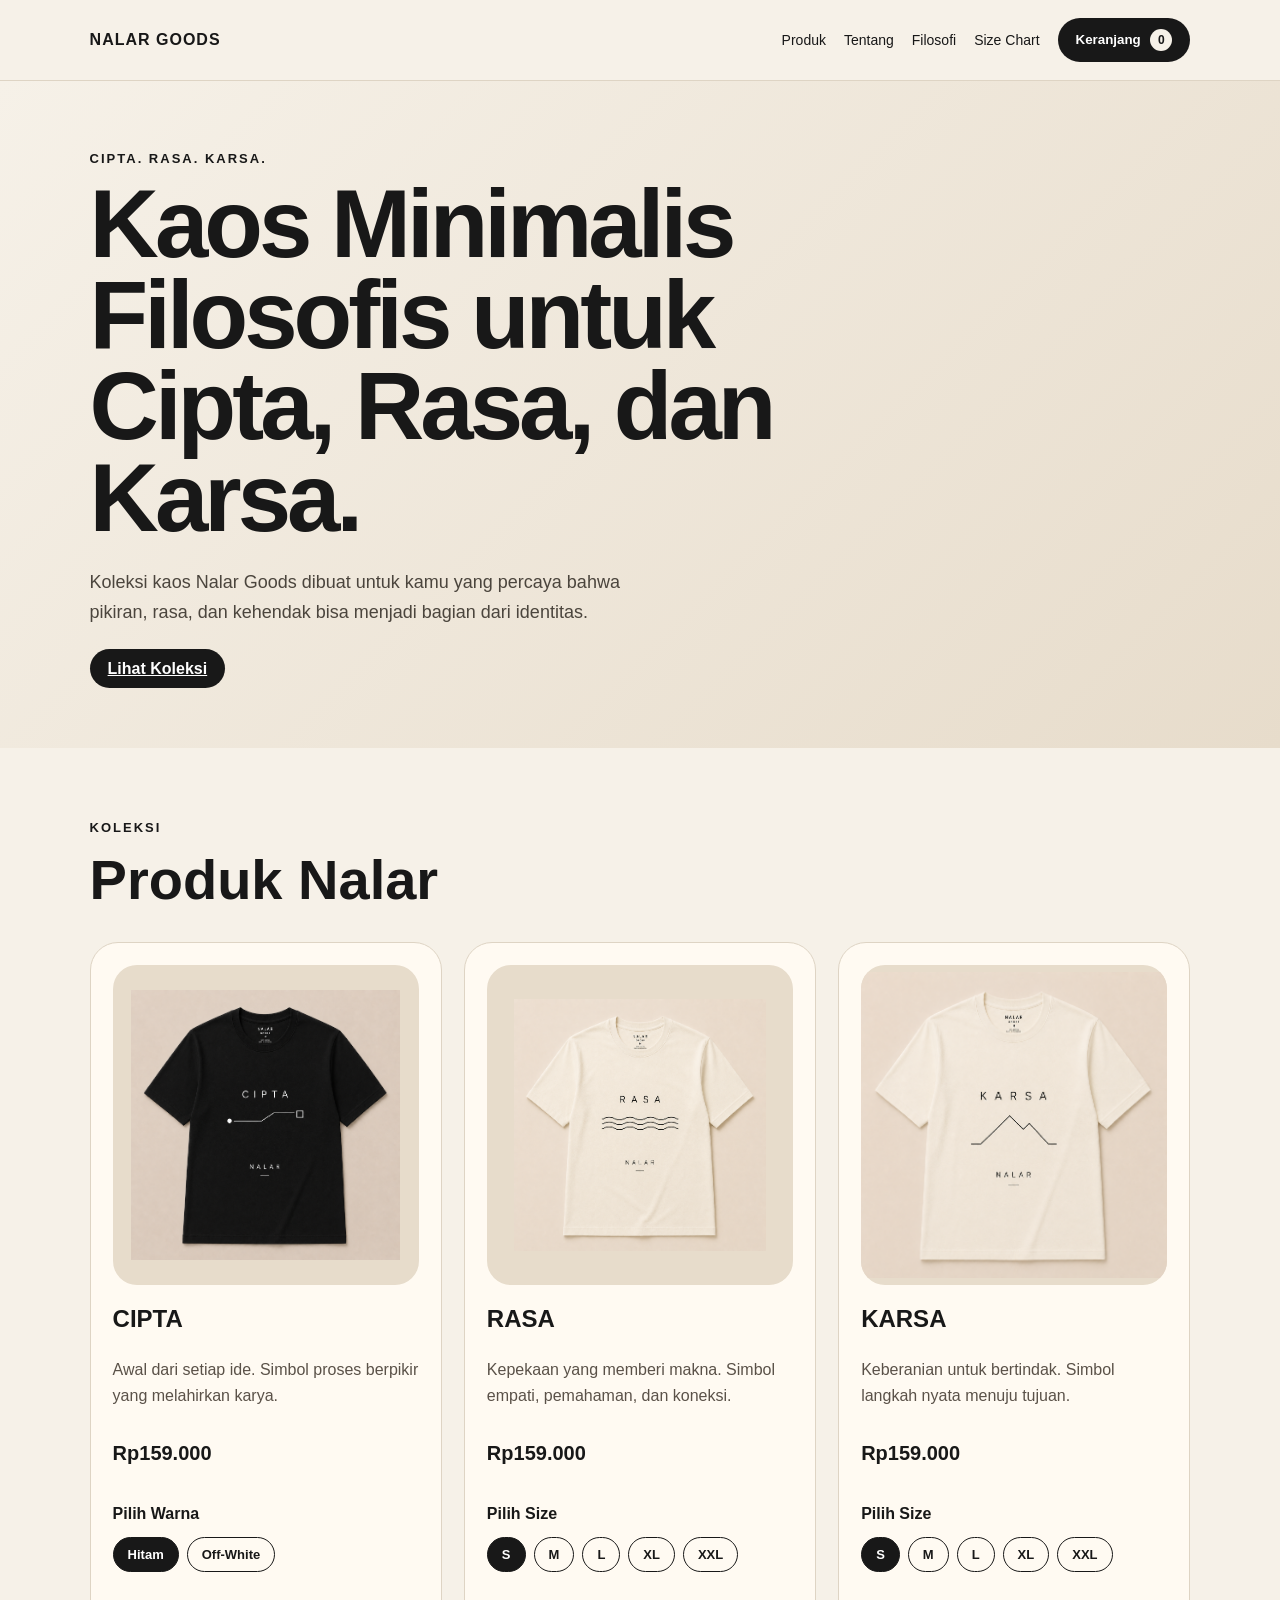
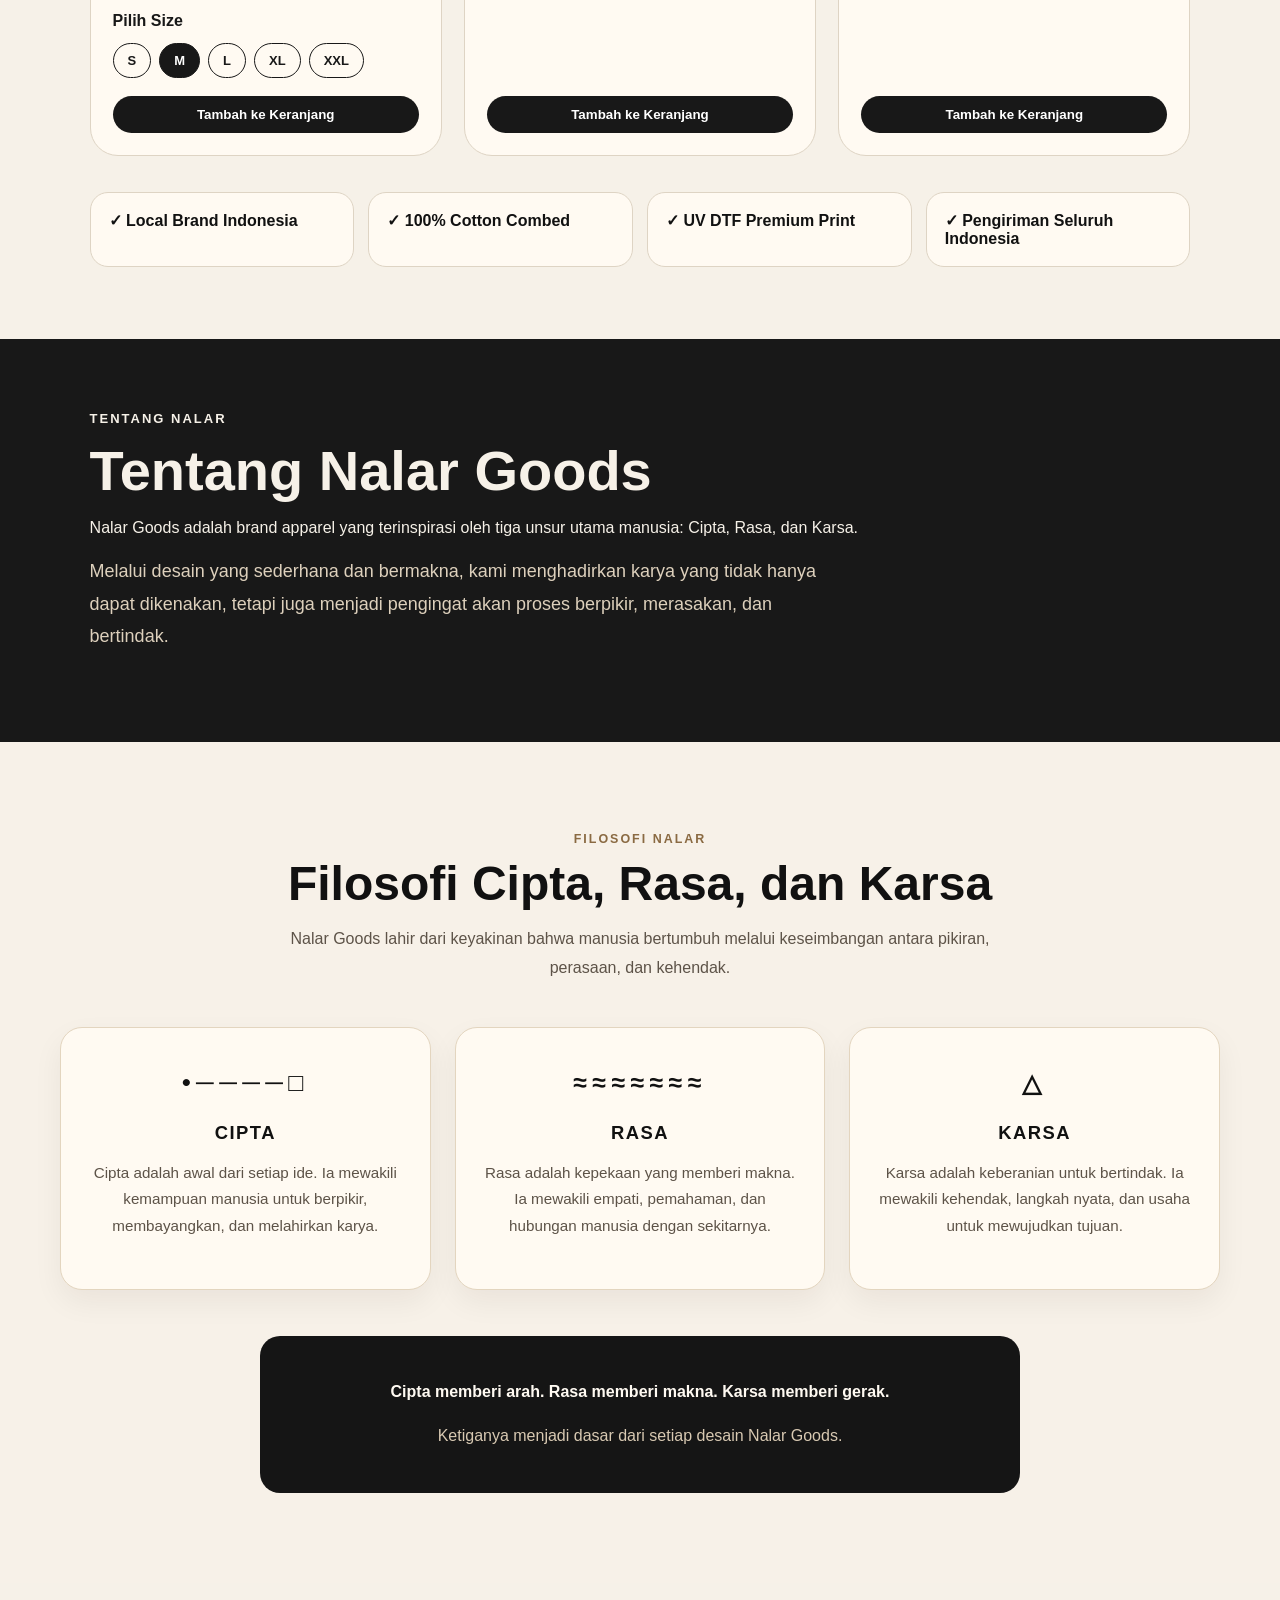
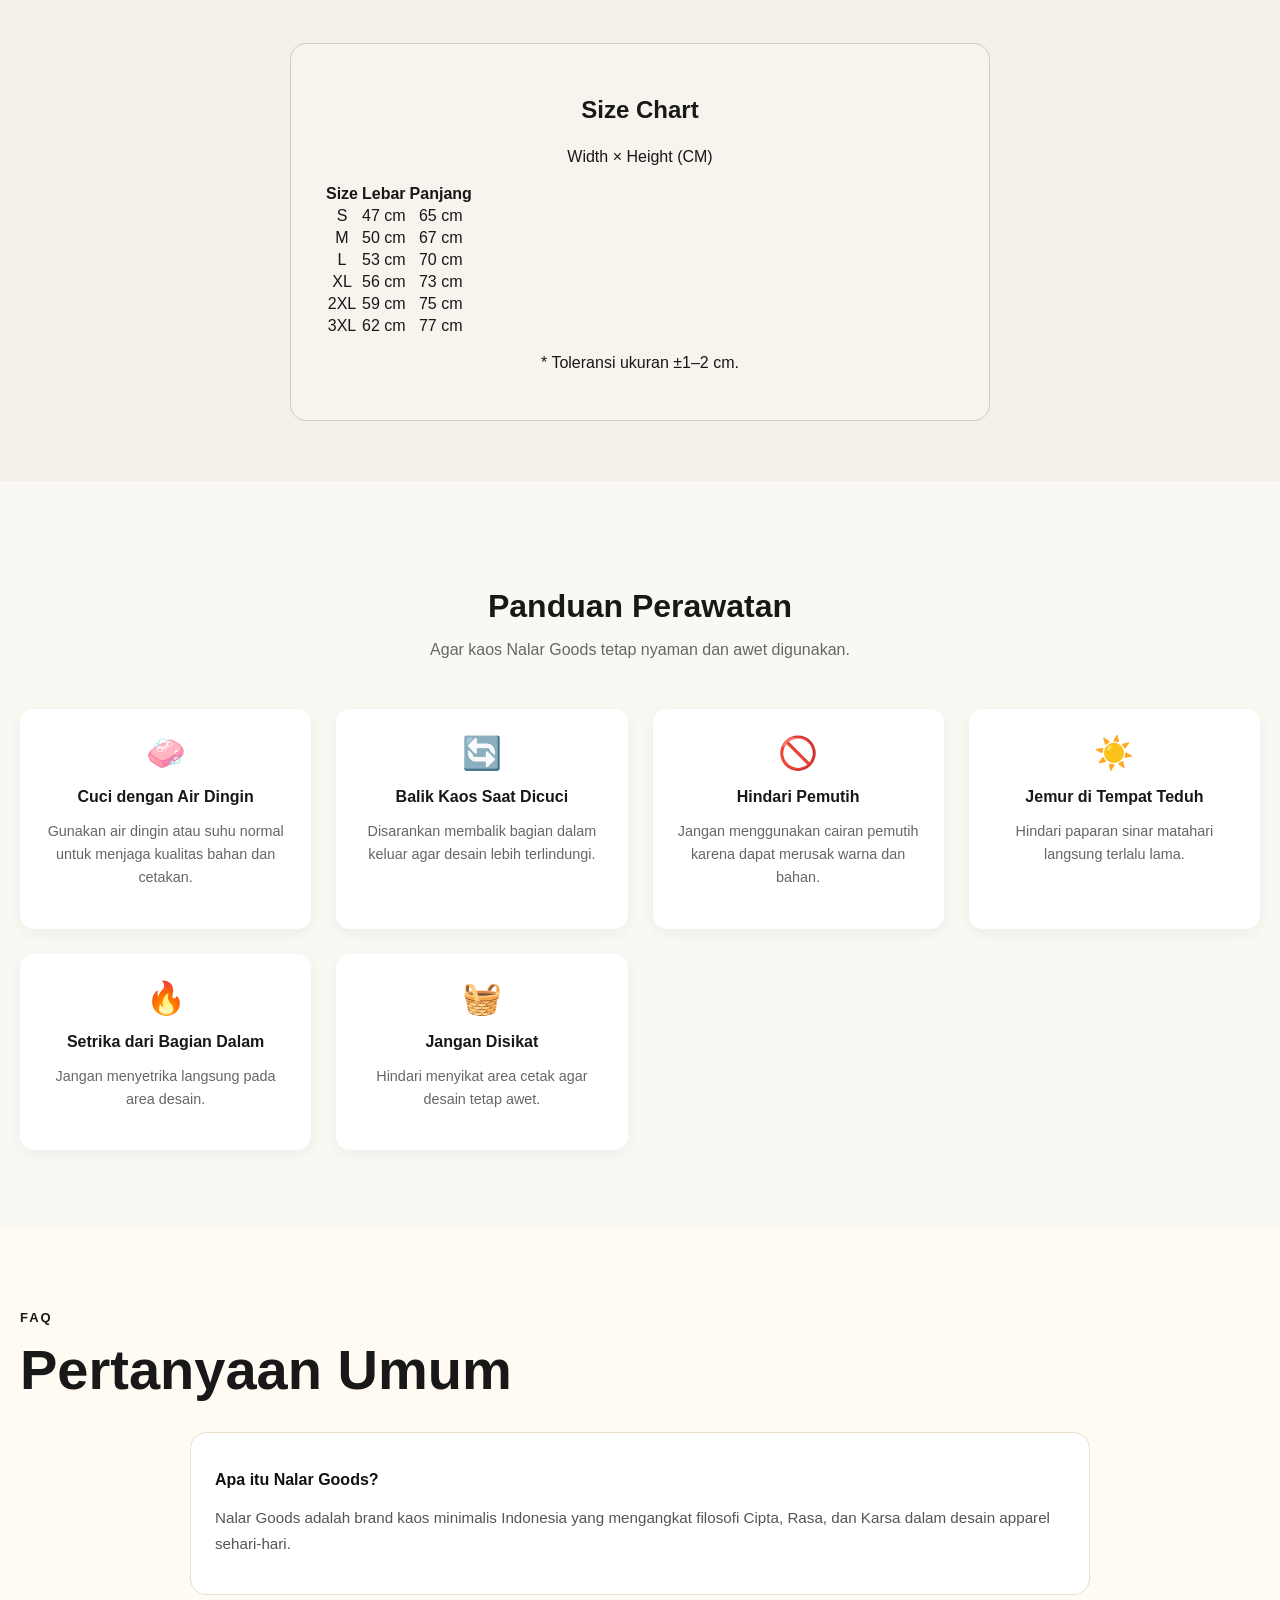
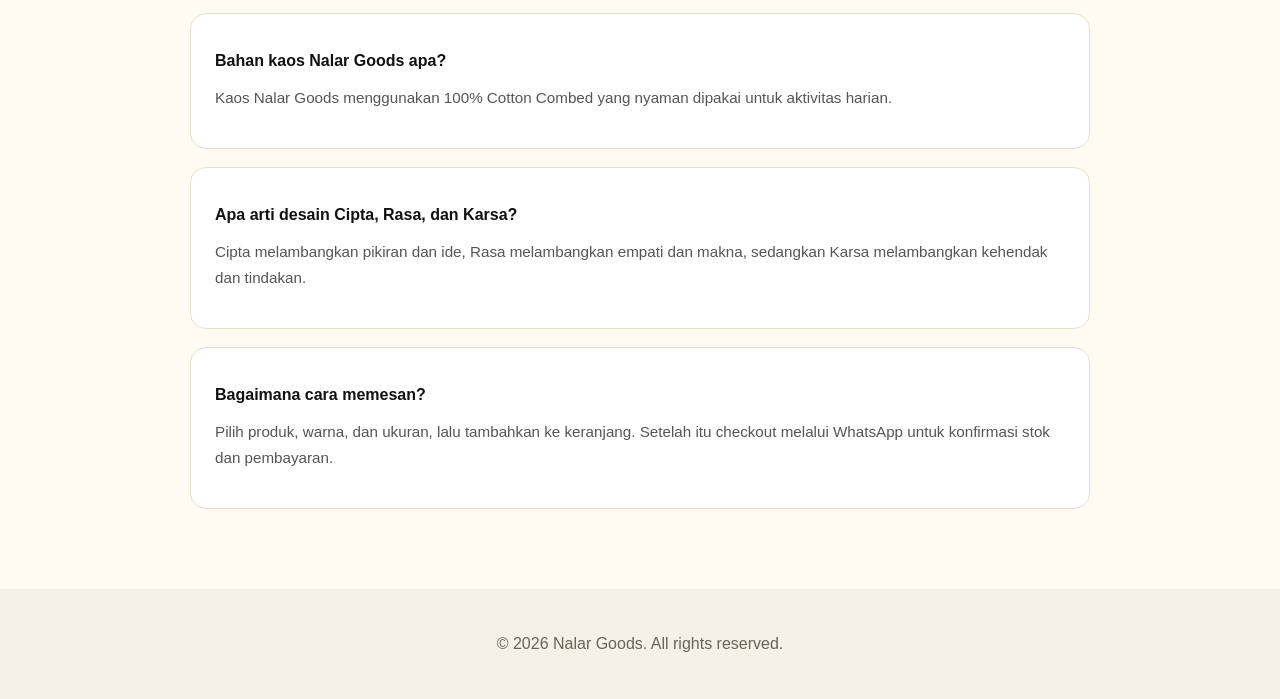
==== commit d48089b2: "Add files via upload" ====
--- a/index.html
+++ b/index.html
@@ -4,26 +4,139 @@
     <meta charset="UTF-8" />
     <meta name="viewport" content="width=device-width, initial-scale=1.0">
 
-    <title>Nalar Goods | Kaos Minimalis Filosofis - Cipta, Rasa, Karsa</title>
-
-    <meta name="description" content="Nalar Goods menghadirkan koleksi kaos premium Cipta, Rasa, dan Karsa dengan filosofi berpikir, merasakan, dan bertindak.">
-
-    <meta name="keywords" content="Nalar Goods, Kaos Premium, Kaos Filosofi, Cipta, Rasa, Karsa, Clothing Brand Indonesia">
+    <title>Nalar Goods | Kaos Minimalis Filosofis Indonesia - Cipta, Rasa, Karsa</title>
+
+    <meta name="description" content="Nalar Goods adalah brand kaos minimalis filosofis Indonesia dengan koleksi Cipta, Rasa, dan Karsa. Menggunakan 100% Cotton Combed dan UV DTF Premium Print.">
+
+    <meta name="keywords" content="Nalar Goods, kaos minimalis, kaos filosofi, kaos lokal Indonesia, kaos cotton combed, Cipta, Rasa, Karsa">
 
     <meta name="robots" content="index, follow">
+    <meta name="author" content="Nalar Goods">
+    <link rel="canonical" href="https://erwancode.github.io/website/">
+    <meta name="theme-color" content="#111111">
     <!-- Open Graph / WhatsApp Preview -->
-<meta property="og:title" content="Nalar Goods — Think. Feel. Act.">
-<meta property="og:description" content="Koleksi pakaian clean dan bermakna: Cipta, Rasa, dan Karsa.">
-<meta property="og:image" content="https://erwancode.github.io/website/og-cover-v2.jpg">
+<meta property="og:title" content="Nalar Goods | Kaos Minimalis Filosofis Indonesia">
+<meta property="og:description" content="Koleksi kaos minimalis Cipta, Rasa, dan Karsa. Dibuat dengan 100% Cotton Combed dan UV DTF Premium Print.">
+<meta property="og:image" content="https://erwancode.github.io/website/assets/og-cover-v2.png">
 <meta property="og:url" content="https://erwancode.github.io/website/">
 <meta property="og:type" content="website">
 
 <!-- Twitter Preview -->
 <meta name="twitter:card" content="summary_large_image">
-<meta name="twitter:title" content="Nalar Goods — Think. Feel. Act.">
-<meta name="twitter:description" content="Koleksi pakaian clean dan bermakna: Cipta, Rasa, dan Karsa.">
-<meta name="twitter:image" content="https://erwancode.github.io/website/og-cover.jpg">
-    <link rel="stylesheet" href="style.css?v=4" />
+<meta name="twitter:title" content="Nalar Goods | Kaos Minimalis Filosofis Indonesia">
+<meta name="twitter:description" content="Koleksi kaos minimalis Cipta, Rasa, dan Karsa. Dibuat dengan 100% Cotton Combed dan UV DTF Premium Print.">
+<meta name="twitter:image" content="https://erwancode.github.io/website/assets/og-cover-v2.png">
+
+    <script type="application/ld+json">
+{
+  "@context": "https://schema.org",
+  "@graph": [
+    {
+      "@type": "Organization",
+      "name": "Nalar Goods",
+      "url": "https://erwancode.github.io/website/",
+      "logo": "https://erwancode.github.io/website/assets/og-cover-v2.png",
+      "description": "Brand kaos minimalis filosofis Indonesia dengan koleksi Cipta, Rasa, dan Karsa."
+    },
+    {
+      "@type": "WebSite",
+      "name": "Nalar Goods",
+      "url": "https://erwancode.github.io/website/",
+      "inLanguage": "id-ID"
+    },
+    {
+      "@type": "ItemList",
+      "name": "Koleksi Nalar Goods",
+      "itemListElement": [
+        {
+          "@type": "Product",
+          "position": 1,
+          "name": "Kaos CIPTA",
+          "image": "https://erwancode.github.io/website/assets/cipta-hitam.png",
+          "description": "Kaos minimalis filosofis yang melambangkan awal dari setiap ide dan proses berpikir yang melahirkan karya.",
+          "brand": {
+            "@type": "Brand",
+            "name": "Nalar Goods"
+          },
+          "offers": {
+            "@type": "Offer",
+            "price": "159000",
+            "priceCurrency": "IDR",
+            "availability": "https://schema.org/InStock",
+            "url": "https://erwancode.github.io/website/#produk"
+          }
+        },
+        {
+          "@type": "Product",
+          "position": 2,
+          "name": "Kaos RASA",
+          "image": "https://erwancode.github.io/website/assets/rasa-final.png",
+          "description": "Kaos minimalis filosofis yang melambangkan kepekaan, empati, pemahaman, dan koneksi.",
+          "brand": {
+            "@type": "Brand",
+            "name": "Nalar Goods"
+          },
+          "offers": {
+            "@type": "Offer",
+            "price": "159000",
+            "priceCurrency": "IDR",
+            "availability": "https://schema.org/InStock",
+            "url": "https://erwancode.github.io/website/#produk"
+          }
+        },
+        {
+          "@type": "Product",
+          "position": 3,
+          "name": "Kaos KARSA",
+          "image": "https://erwancode.github.io/website/assets/karsa.png",
+          "description": "Kaos minimalis filosofis yang melambangkan keberanian untuk bertindak dan mewujudkan tujuan.",
+          "brand": {
+            "@type": "Brand",
+            "name": "Nalar Goods"
+          },
+          "offers": {
+            "@type": "Offer",
+            "price": "159000",
+            "priceCurrency": "IDR",
+            "availability": "https://schema.org/InStock",
+            "url": "https://erwancode.github.io/website/#produk"
+          }
+        }
+      ]
+    },
+    {
+      "@type": "FAQPage",
+      "mainEntity": [
+        {
+          "@type": "Question",
+          "name": "Apa itu Nalar Goods?",
+          "acceptedAnswer": {
+            "@type": "Answer",
+            "text": "Nalar Goods adalah brand kaos minimalis Indonesia yang mengangkat filosofi Cipta, Rasa, dan Karsa."
+          }
+        },
+        {
+          "@type": "Question",
+          "name": "Bahan kaos Nalar Goods apa?",
+          "acceptedAnswer": {
+            "@type": "Answer",
+            "text": "Kaos Nalar Goods menggunakan 100% Cotton Combed dan UV DTF Premium Print."
+          }
+        },
+        {
+          "@type": "Question",
+          "name": "Bagaimana cara memesan kaos Nalar Goods?",
+          "acceptedAnswer": {
+            "@type": "Answer",
+            "text": "Pilih produk, warna, dan ukuran, lalu tambahkan ke keranjang dan checkout melalui WhatsApp."
+          }
+        }
+      ]
+    }
+  ]
+}
+    </script>
+    <link rel="stylesheet" href="style.css?v=5" />
 </head>
 <body>
   <header class="navbar">
@@ -31,6 +144,8 @@
     <nav>
       <a href="#produk">Produk</a>
       <a href="#tentang">Tentang</a>
+      <a href="#filosofi">Filosofi</a>
+      <a href="#size-chart">Size Chart</a>
       <button class="cart-btn" onclick="toggleCart()">Keranjang <span id="cart-count">0</span></button>
     </nav>
   </header>
@@ -38,7 +153,7 @@
   <section class="hero">
     <div>
       <p class="eyebrow">Cipta. Rasa. Karsa.</p>
-      <h1>Wear Your Thoughts.</h1>
+      <h1>Kaos Minimalis Filosofis untuk Cipta, Rasa, dan Karsa.</h1>
       <p class="hero-text">
         Koleksi kaos Nalar Goods dibuat untuk kamu yang percaya bahwa pikiran,
         rasa, dan kehendak bisa menjadi bagian dari identitas.
@@ -56,7 +171,7 @@
     <div class="product-grid">
       <article class="product-card featured-product">
         <div class="product-image-wrap">
-          <img id="cipta-image" src="assets/cipta-hitam.png" alt="Kaos CIPTA warna hitam" />
+          <img id="cipta-image" src="assets/cipta-hitam.png" alt="Kaos Nalar Goods CIPTA warna hitam dengan desain minimalis filosofis" />
         </div>
 
         <h3>CIPTA</h3>
@@ -87,7 +202,7 @@
 
       <article class="product-card rasa-card">
         <div class="product-image-wrap">
-          <img src="assets/rasa-final.png" alt="Kaos RASA cream off-white">
+          <img src="assets/rasa-final.png" alt="Kaos Nalar Goods RASA warna off-white dengan simbol gelombang minimalis">
         </div>
 
         <h3>RASA</h3>
@@ -112,7 +227,7 @@
 
       <article class="product-card karsa-card">
         <div class="product-image-wrap">
-          <img src="assets/karsa.png" alt="Kaos KARSA off-white">
+          <img src="assets/karsa.png" alt="Kaos Nalar Goods KARSA warna off-white dengan simbol gunung minimalis">
         </div>
 
         <h3>KARSA</h3>
@@ -225,7 +340,7 @@
 
   <div id="overlay" class="overlay" onclick="toggleCart()"></div>
 
-<section class="size-chart">
+<section class="size-chart" id="size-chart">
     <h2>Size Chart</h2>
     <p class="subtitle">Width × Height (CM)</p>
 
@@ -295,6 +410,37 @@
     </div>
   </div>
 </section>
+
+<section class="faq-section" id="faq">
+  <div class="container">
+    <div class="section-heading">
+      <p class="eyebrow">FAQ</p>
+      <h2>Pertanyaan Umum</h2>
+    </div>
+
+    <div class="faq-list">
+      <article class="faq-item">
+        <h3>Apa itu Nalar Goods?</h3>
+        <p>Nalar Goods adalah brand kaos minimalis Indonesia yang mengangkat filosofi Cipta, Rasa, dan Karsa dalam desain apparel sehari-hari.</p>
+      </article>
+
+      <article class="faq-item">
+        <h3>Bahan kaos Nalar Goods apa?</h3>
+        <p>Kaos Nalar Goods menggunakan 100% Cotton Combed yang nyaman dipakai untuk aktivitas harian.</p>
+      </article>
+
+      <article class="faq-item">
+        <h3>Apa arti desain Cipta, Rasa, dan Karsa?</h3>
+        <p>Cipta melambangkan pikiran dan ide, Rasa melambangkan empati dan makna, sedangkan Karsa melambangkan kehendak dan tindakan.</p>
+      </article>
+
+      <article class="faq-item">
+        <h3>Bagaimana cara memesan?</h3>
+        <p>Pilih produk, warna, dan ukuran, lalu tambahkan ke keranjang. Setelah itu checkout melalui WhatsApp untuk konfirmasi stok dan pembayaran.</p>
+      </article>
+    </div>
+  </div>
+</section>
 <footer>
     <p>© 2026 Nalar Goods. All rights reserved.</p>
 </footer>
--- a/style.css
+++ b/style.css
@@ -1315,3 +1315,38 @@
     padding-bottom: 56px;
   }
 }
+
+
+/* =========================
+   FAQ SEO SECTION
+========================= */
+.faq-section {
+  padding: 80px 20px;
+  background: #fffaf2;
+}
+
+.faq-list {
+  max-width: 900px;
+  margin: 0 auto;
+  display: grid;
+  gap: 18px;
+}
+
+.faq-item {
+  background: #ffffff;
+  border: 1px solid #eadfce;
+  border-radius: 16px;
+  padding: 22px 24px;
+}
+
+.faq-item h3 {
+  margin-bottom: 8px;
+  font-size: 1rem;
+  color: #111;
+}
+
+.faq-item p {
+  color: #555;
+  line-height: 1.7;
+  font-size: 0.95rem;
+}
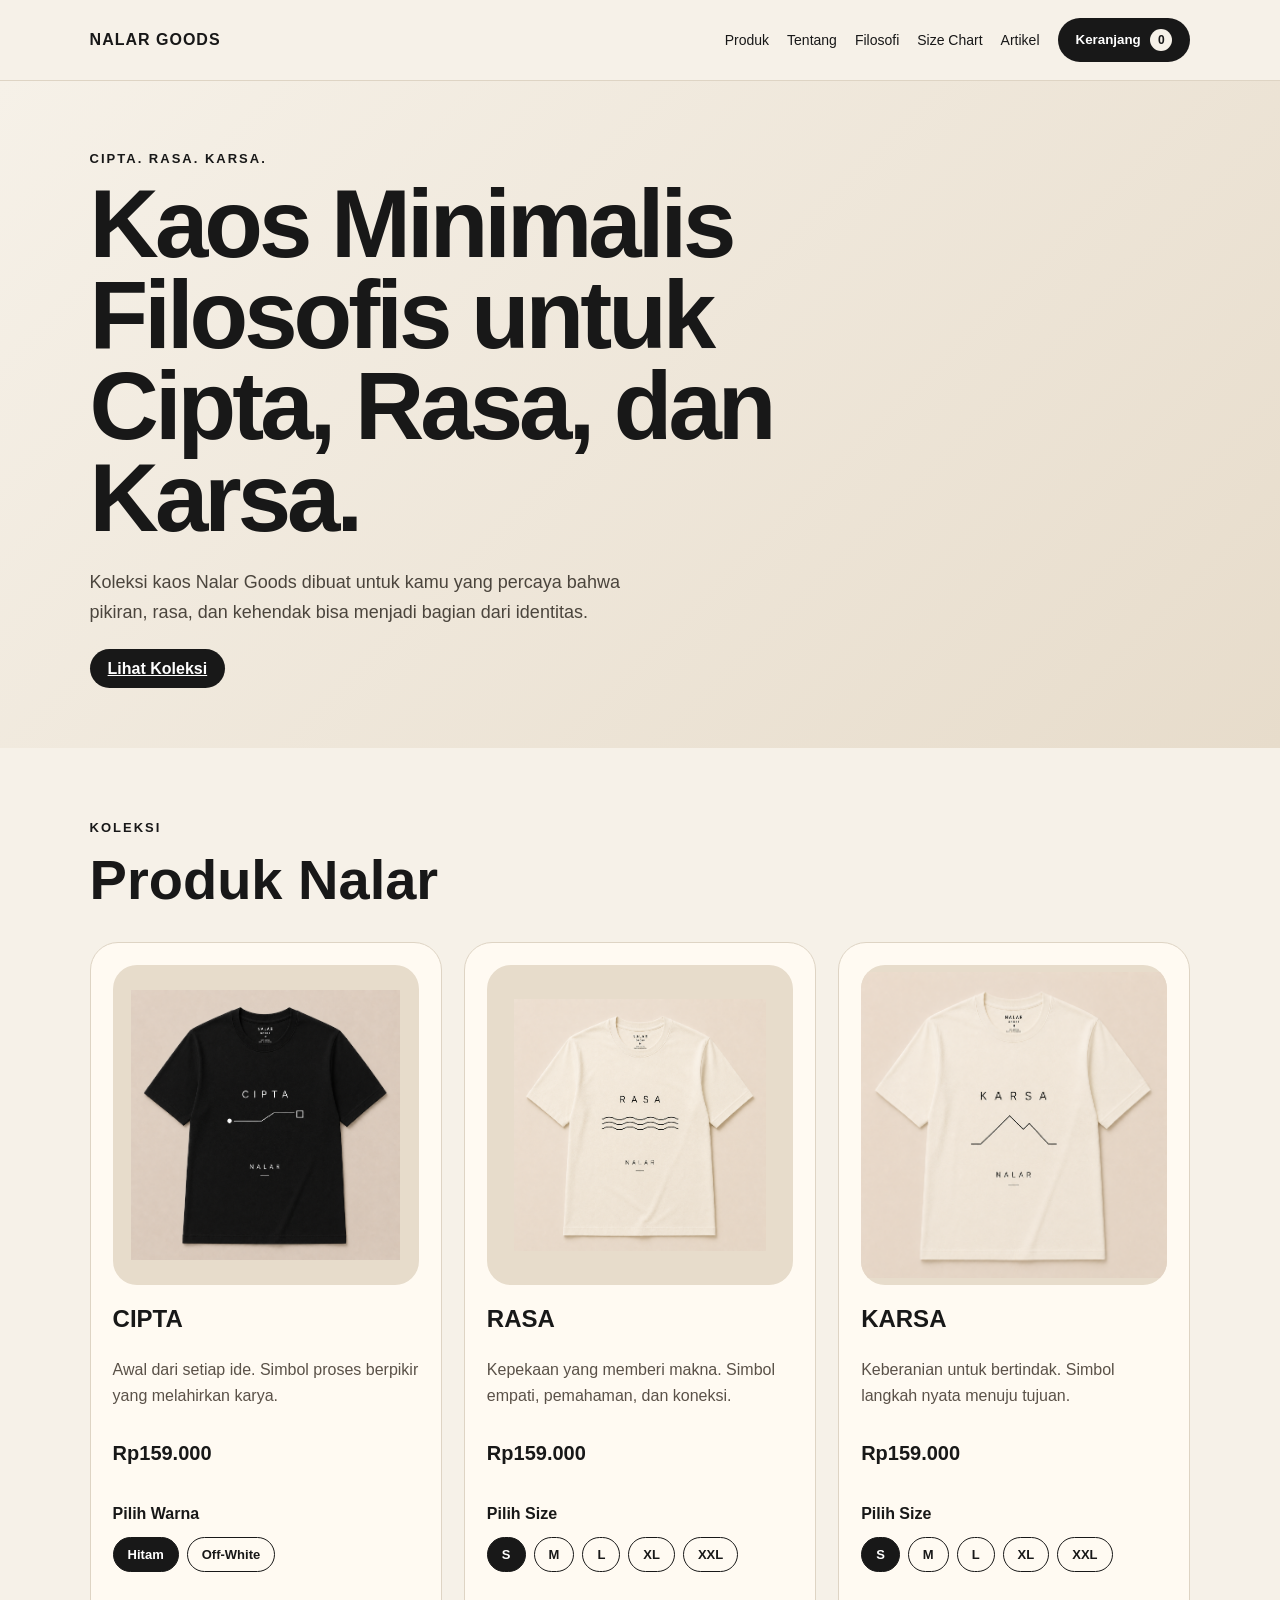
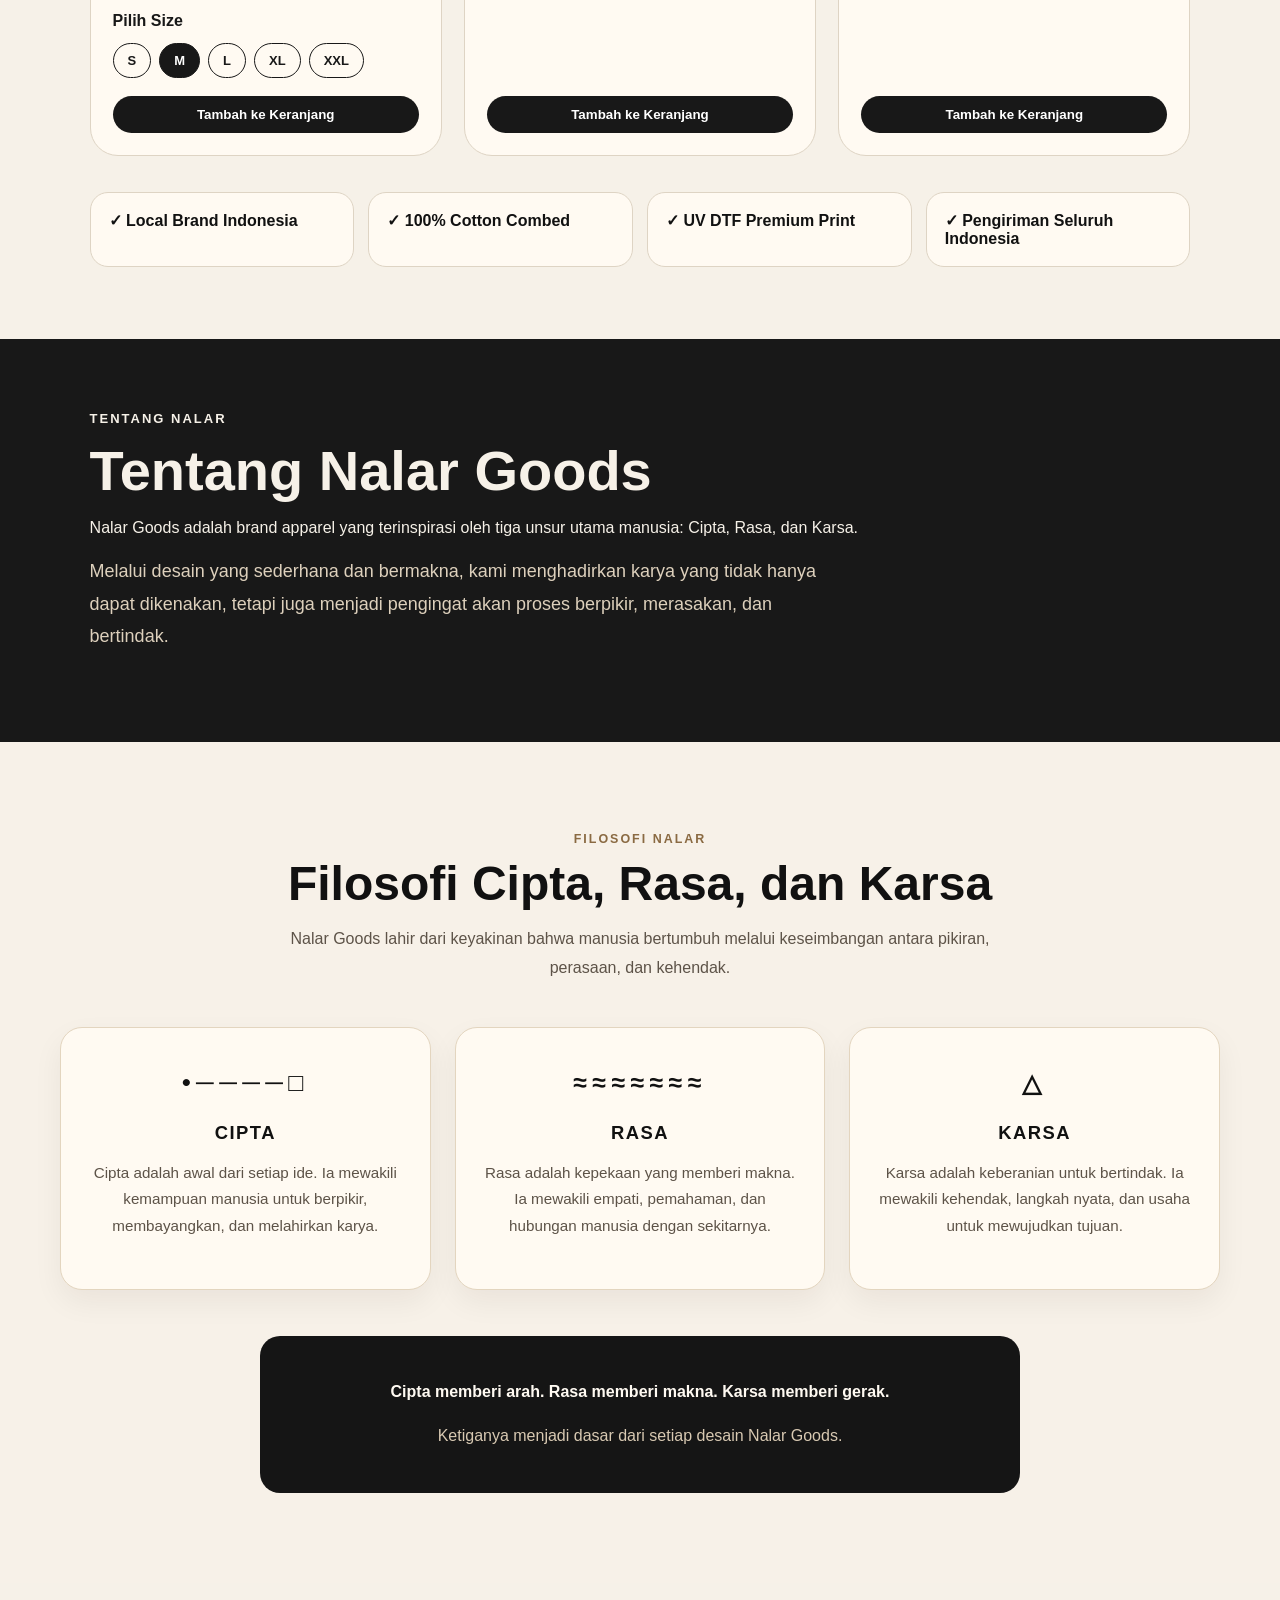
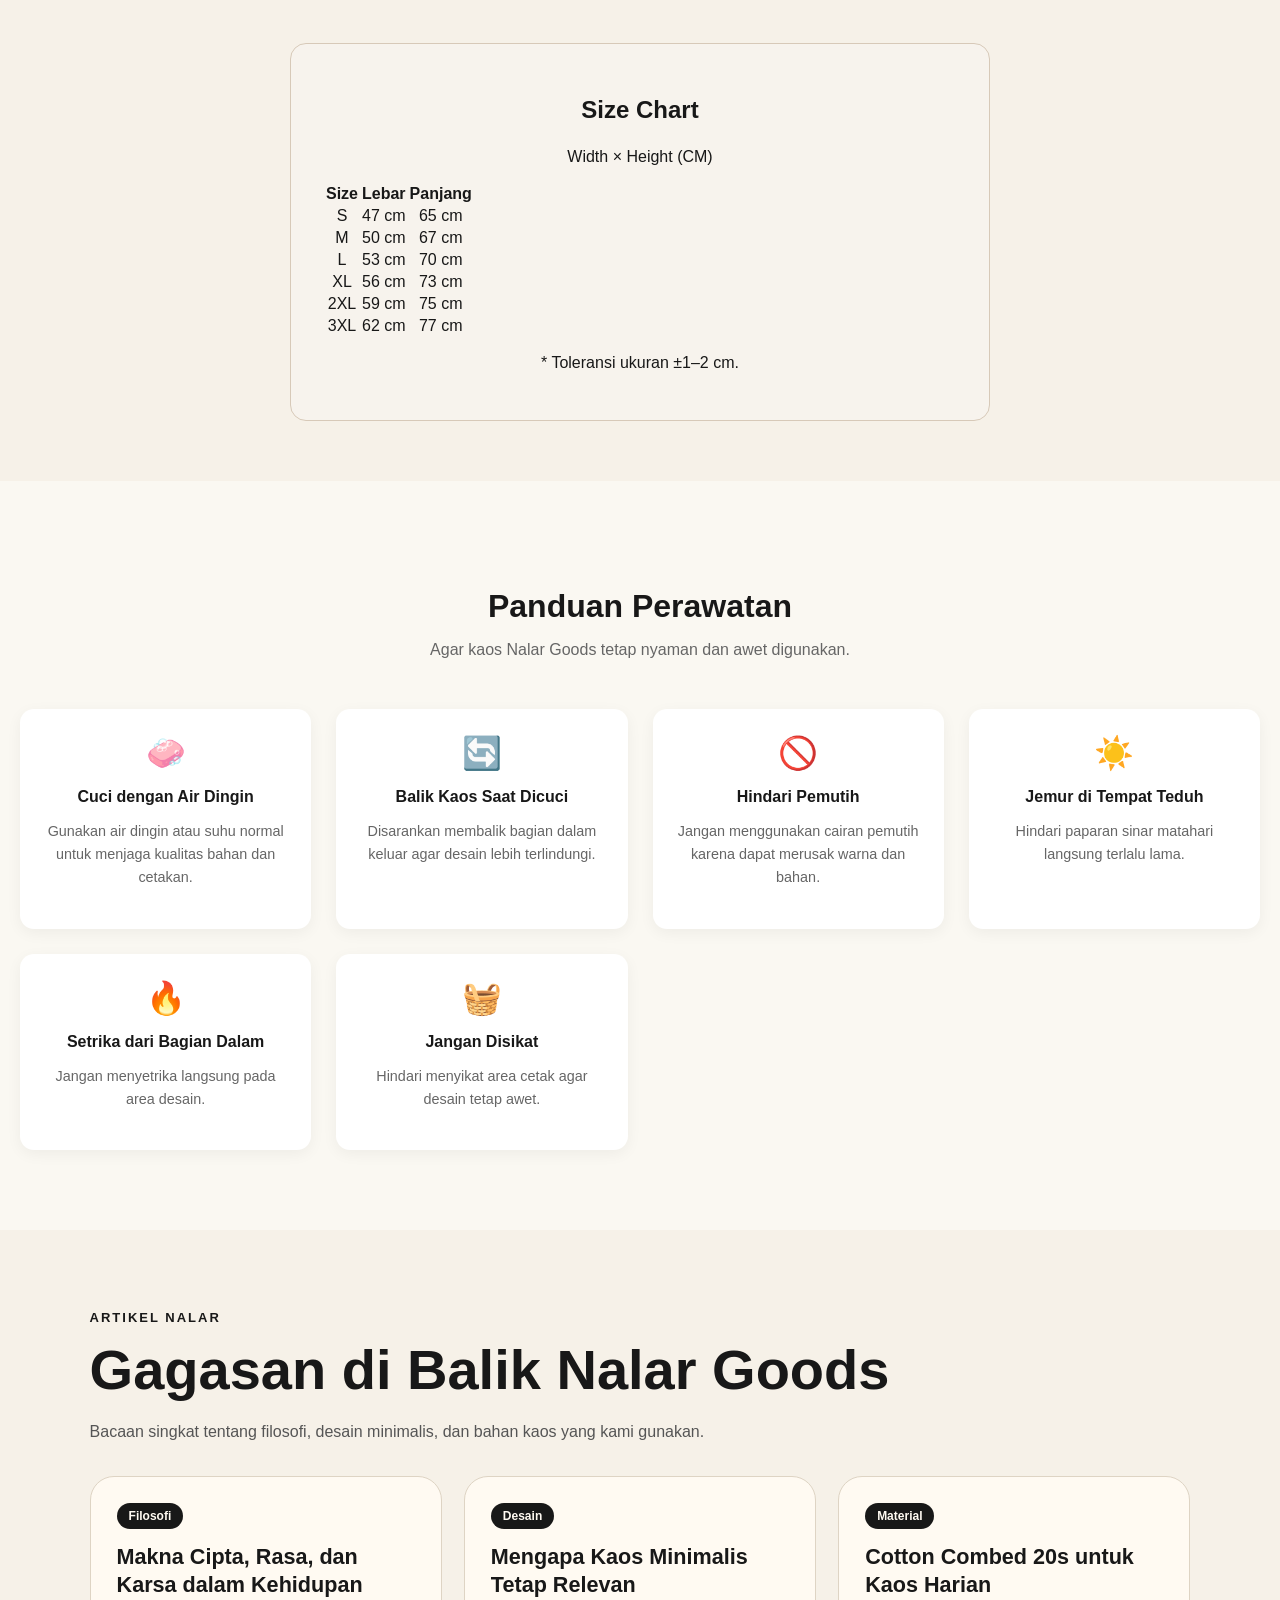
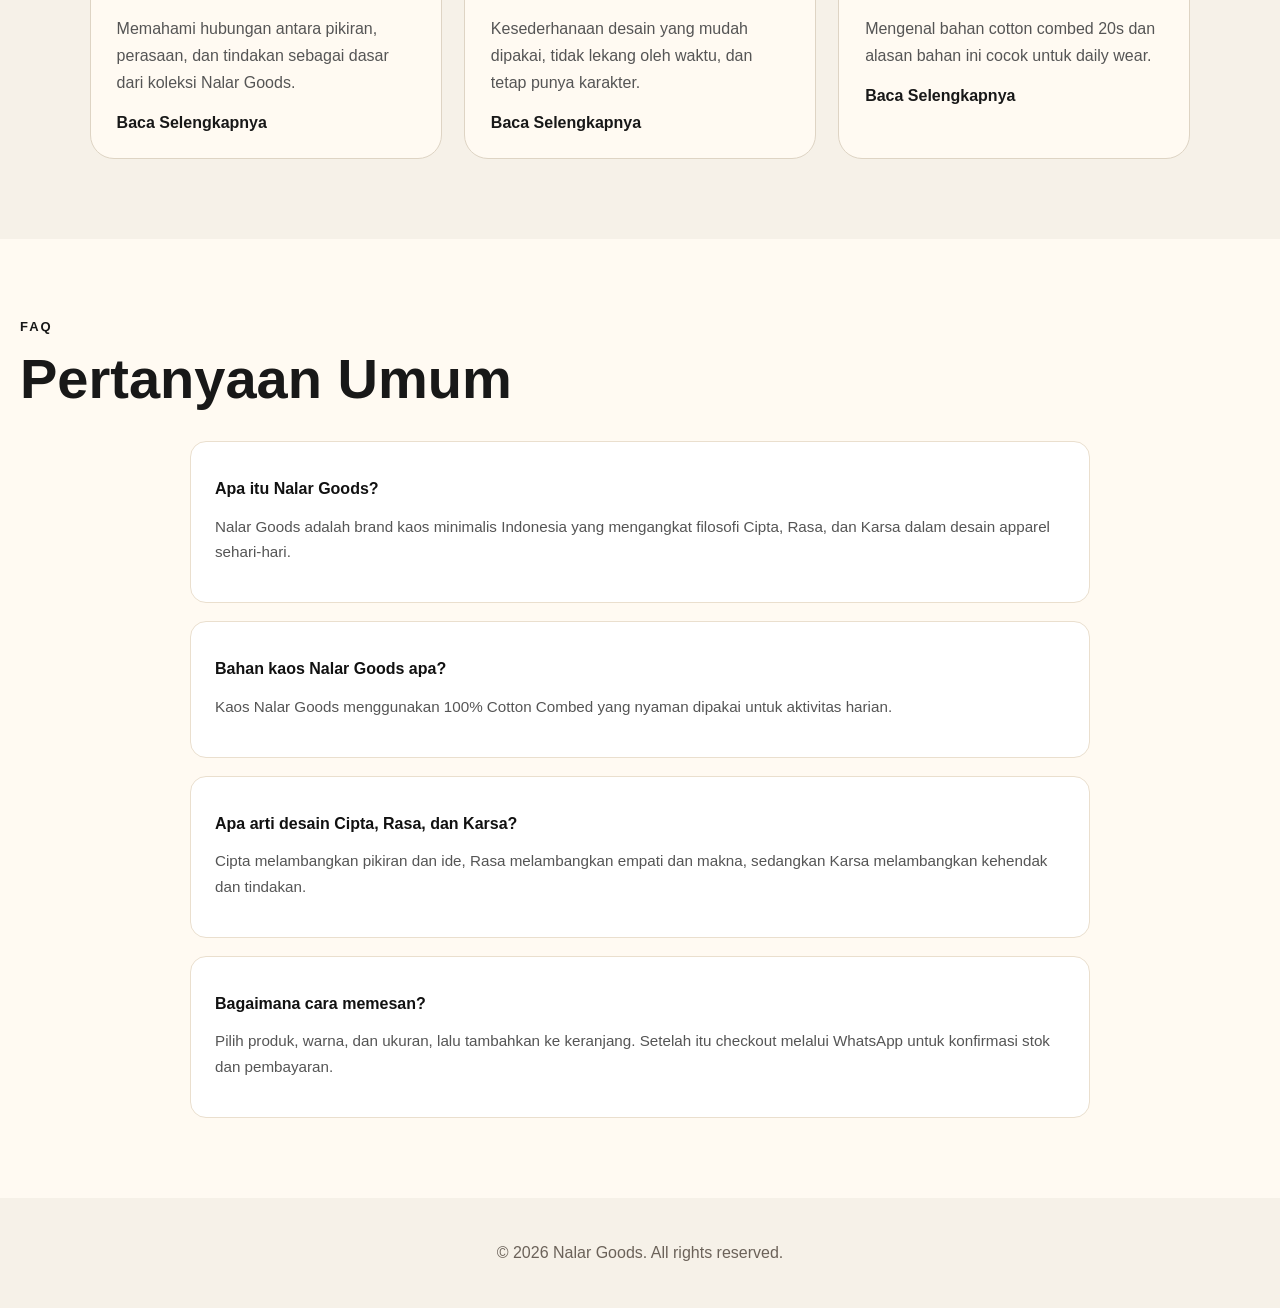
==== commit f21ae22d: "Add files via upload" ====
--- a/index.html
+++ b/index.html
@@ -136,7 +136,7 @@
   ]
 }
     </script>
-    <link rel="stylesheet" href="style.css?v=5" />
+    <link rel="stylesheet" href="style.css?v=7" />
 </head>
 <body>
   <header class="navbar">
@@ -146,6 +146,7 @@
       <a href="#tentang">Tentang</a>
       <a href="#filosofi">Filosofi</a>
       <a href="#size-chart">Size Chart</a>
+      <a href="#artikel">Artikel</a>
       <button class="cart-btn" onclick="toggleCart()">Keranjang <span id="cart-count">0</span></button>
     </nav>
   </header>
@@ -330,11 +331,23 @@
     </div>
 
     <div class="cart-footer">
+      <div class="buyer-form">
+        <h3>Data Pemesan</h3>
+        <label for="buyer-name">Nama Lengkap *</label>
+        <input type="text" id="buyer-name" placeholder="Contoh: Erwan Yunianto" autocomplete="name" required>
+
+        <label for="buyer-phone">Nomor WhatsApp *</label>
+        <input type="tel" id="buyer-phone" placeholder="Contoh: 085722379403" autocomplete="tel" required>
+
+        <label for="buyer-address">Alamat Lengkap *</label>
+        <textarea id="buyer-address" rows="3" placeholder="Tulis alamat lengkap untuk pengiriman" autocomplete="street-address" required></textarea>
+      </div>
+
       <div class="cart-total">
         <span>Total</span>
         <strong id="cart-total">Rp0</strong>
       </div>
-      <button class="checkout-btn" onclick="checkoutWhatsApp()">Checkout WhatsApp</button>
+      <button class="checkout-btn" onclick="checkoutWhatsApp()">Pesan Sekarang via WhatsApp</button>
     </div>
   </aside>
 
@@ -411,6 +424,39 @@
   </div>
 </section>
 
+<section class="blog-section" id="artikel">
+  <div class="container">
+    <div class="section-heading">
+      <p class="eyebrow">Artikel Nalar</p>
+      <h2>Gagasan di Balik Nalar Goods</h2>
+      <p class="blog-subtitle">Bacaan singkat tentang filosofi, desain minimalis, dan bahan kaos yang kami gunakan.</p>
+    </div>
+
+    <div class="blog-grid">
+      <article class="blog-card">
+        <span class="blog-tag">Filosofi</span>
+        <h3>Makna Cipta, Rasa, dan Karsa dalam Kehidupan</h3>
+        <p>Memahami hubungan antara pikiran, perasaan, dan tindakan sebagai dasar dari koleksi Nalar Goods.</p>
+        <a href="artikel-cipta-rasa-karsa.html">Baca Selengkapnya</a>
+      </article>
+
+      <article class="blog-card">
+        <span class="blog-tag">Desain</span>
+        <h3>Mengapa Kaos Minimalis Tetap Relevan</h3>
+        <p>Kesederhanaan desain yang mudah dipakai, tidak lekang oleh waktu, dan tetap punya karakter.</p>
+        <a href="artikel-kaos-minimalis.html">Baca Selengkapnya</a>
+      </article>
+
+      <article class="blog-card">
+        <span class="blog-tag">Material</span>
+        <h3>Cotton Combed 20s untuk Kaos Harian</h3>
+        <p>Mengenal bahan cotton combed 20s dan alasan bahan ini cocok untuk daily wear.</p>
+        <a href="artikel-cotton-combed.html">Baca Selengkapnya</a>
+      </article>
+    </div>
+  </div>
+</section>
+
 <section class="faq-section" id="faq">
   <div class="container">
     <div class="section-heading">
@@ -445,6 +491,6 @@
     <p>© 2026 Nalar Goods. All rights reserved.</p>
 </footer>
 
-  <script src="script.js"></script>
+  <script src="script.js?v=7"></script>
 </body>
 </html>
--- a/style.css
+++ b/style.css
@@ -1350,3 +1350,186 @@
   line-height: 1.7;
   font-size: 0.95rem;
 }
+
+
+/* =========================
+   FORM DATA PEMESAN
+========================= */
+
+.buyer-form {
+  display: grid;
+  gap: 8px;
+  margin-bottom: 18px;
+  padding: 16px;
+  border-radius: 16px;
+  background: #fffaf2;
+  border: 1px solid #eadfce;
+}
+
+.buyer-form h3 {
+  margin-bottom: 6px;
+  font-size: 1rem;
+  color: #111;
+}
+
+.buyer-form label {
+  font-size: 0.85rem;
+  font-weight: 700;
+  color: #333;
+}
+
+.buyer-form input,
+.buyer-form textarea {
+  width: 100%;
+  padding: 11px 12px;
+  border: 1px solid #ded4c4;
+  border-radius: 12px;
+  font-family: inherit;
+  font-size: 0.9rem;
+  background: #ffffff;
+  color: #111;
+  outline: none;
+}
+
+.buyer-form input:focus,
+.buyer-form textarea:focus {
+  border-color: #111;
+}
+
+.buyer-form textarea {
+  resize: vertical;
+  min-height: 84px;
+}
+
+
+/* =========================
+   ARTIKEL NALAR / BLOG
+========================= */
+
+.blog-section {
+  padding: 80px 7%;
+  background: #f6f1e8;
+}
+
+.blog-section .container,
+.article-page .article-container {
+  max-width: 1120px;
+  margin: 0 auto;
+}
+
+.blog-subtitle {
+  max-width: 720px;
+  color: #555;
+  line-height: 1.7;
+}
+
+.blog-grid {
+  display: grid;
+  grid-template-columns: repeat(3, 1fr);
+  gap: 22px;
+  margin-top: 30px;
+}
+
+.blog-card {
+  background: #fffaf2;
+  border: 1px solid #ded4c4;
+  border-radius: 24px;
+  padding: 26px;
+  transition: 0.25s ease;
+}
+
+.blog-card:hover {
+  transform: translateY(-4px);
+  box-shadow: 0 12px 28px rgba(0,0,0,0.07);
+}
+
+.blog-tag {
+  display: inline-block;
+  margin-bottom: 14px;
+  padding: 6px 12px;
+  border-radius: 999px;
+  background: #181818;
+  color: #fffaf2;
+  font-size: 12px;
+  font-weight: 700;
+}
+
+.blog-card h3 {
+  margin: 0 0 12px;
+  font-size: 1.35rem;
+  line-height: 1.3;
+}
+
+.blog-card p {
+  color: #555;
+  line-height: 1.7;
+  margin-bottom: 18px;
+}
+
+.blog-card a,
+.article-back {
+  color: #181818;
+  font-weight: 800;
+  text-decoration: none;
+}
+
+.article-page {
+  padding: 72px 7%;
+  background: #fffaf2;
+}
+
+.article-container {
+  background: #ffffff;
+  border: 1px solid #ded4c4;
+  border-radius: 28px;
+  padding: clamp(28px, 5vw, 56px);
+}
+
+.article-container h1 {
+  margin: 0 0 18px;
+  font-size: clamp(36px, 6vw, 64px);
+  line-height: 1.05;
+  letter-spacing: -2px;
+}
+
+.article-meta {
+  color: #666;
+  margin-bottom: 34px;
+}
+
+.article-container h2 {
+  margin-top: 34px;
+  font-size: 1.7rem;
+}
+
+.article-container p,
+.article-container li {
+  color: #444;
+  line-height: 1.85;
+  font-size: 1.02rem;
+}
+
+.article-cta {
+  margin-top: 40px;
+  padding: 24px;
+  border-radius: 20px;
+  background: #f6f1e8;
+  border: 1px solid #ded4c4;
+}
+
+.article-cta a {
+  display: inline-block;
+  margin-top: 10px;
+  padding: 11px 18px;
+  border-radius: 999px;
+  background: #181818;
+  color: #fff;
+  text-decoration: none;
+  font-weight: 800;
+}
+
+@media (max-width: 900px) {
+  .blog-grid {
+    grid-template-columns: 1fr;
+  }
+}
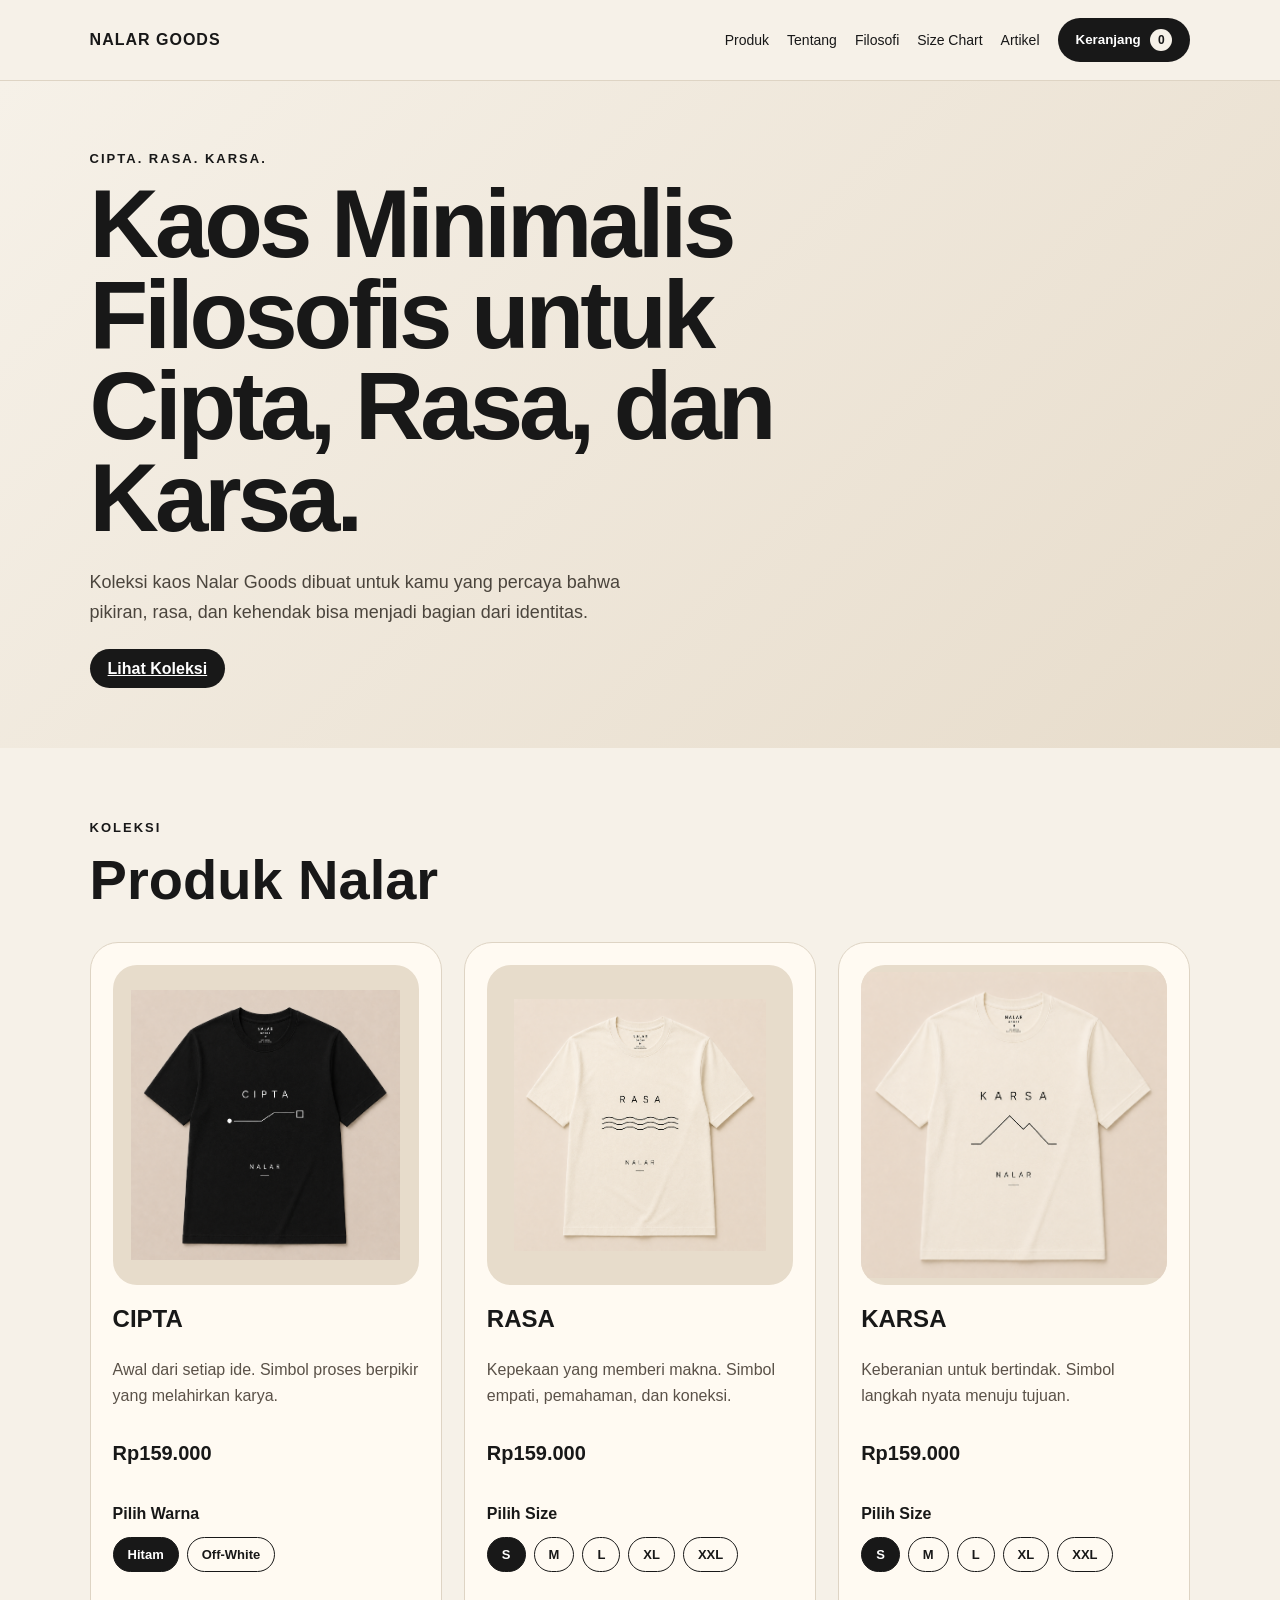
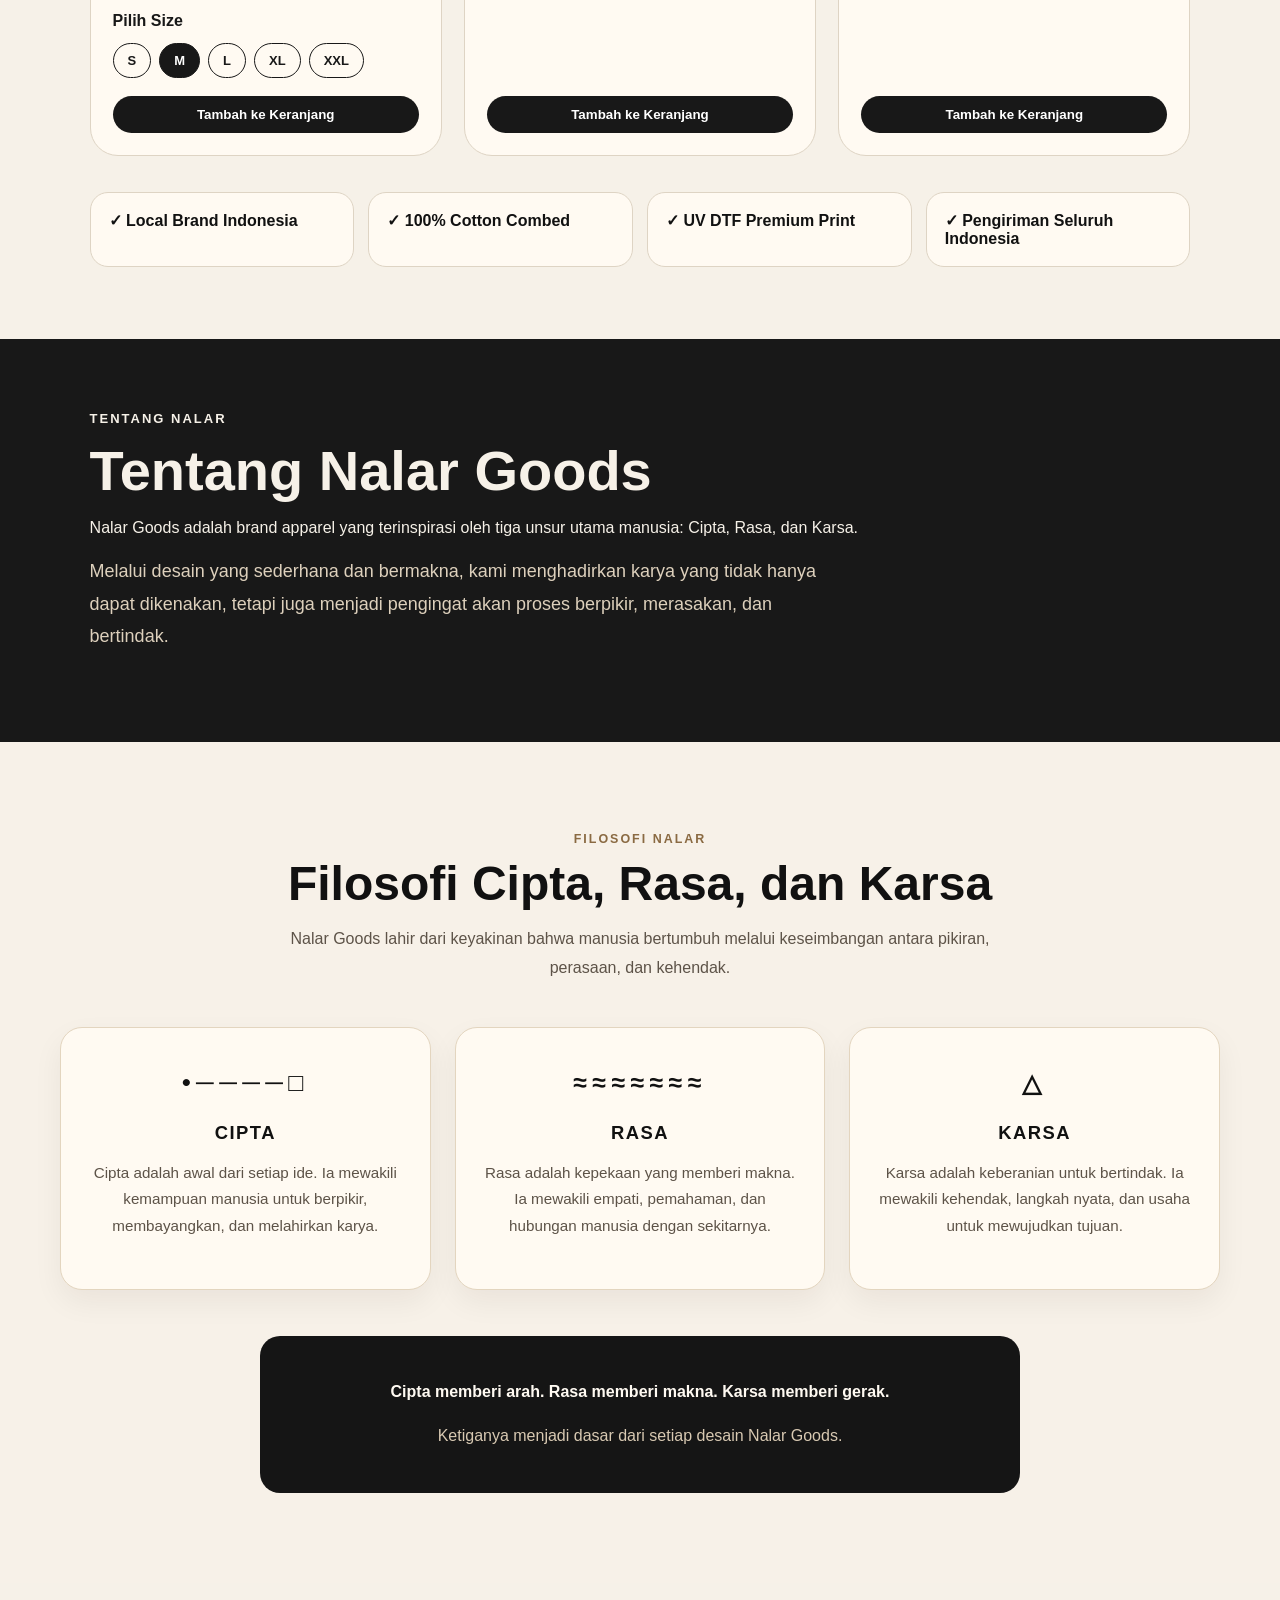
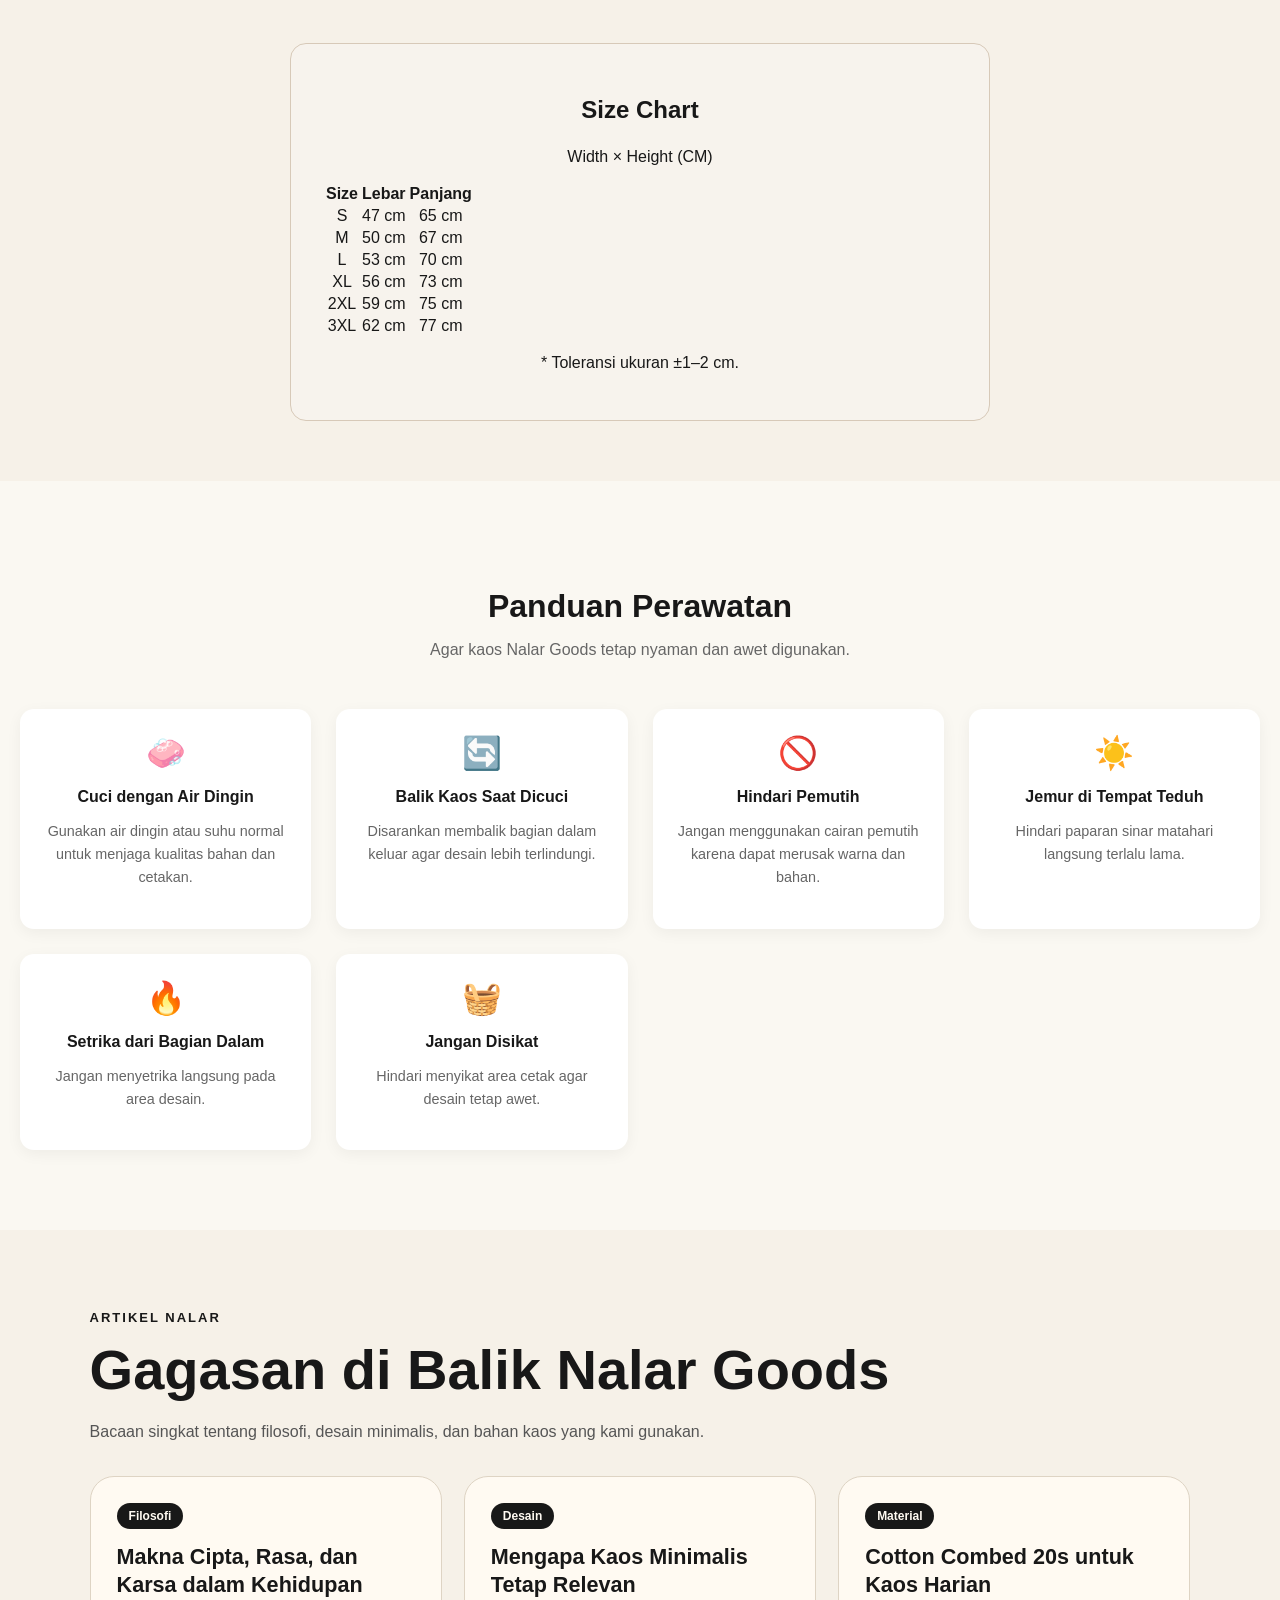
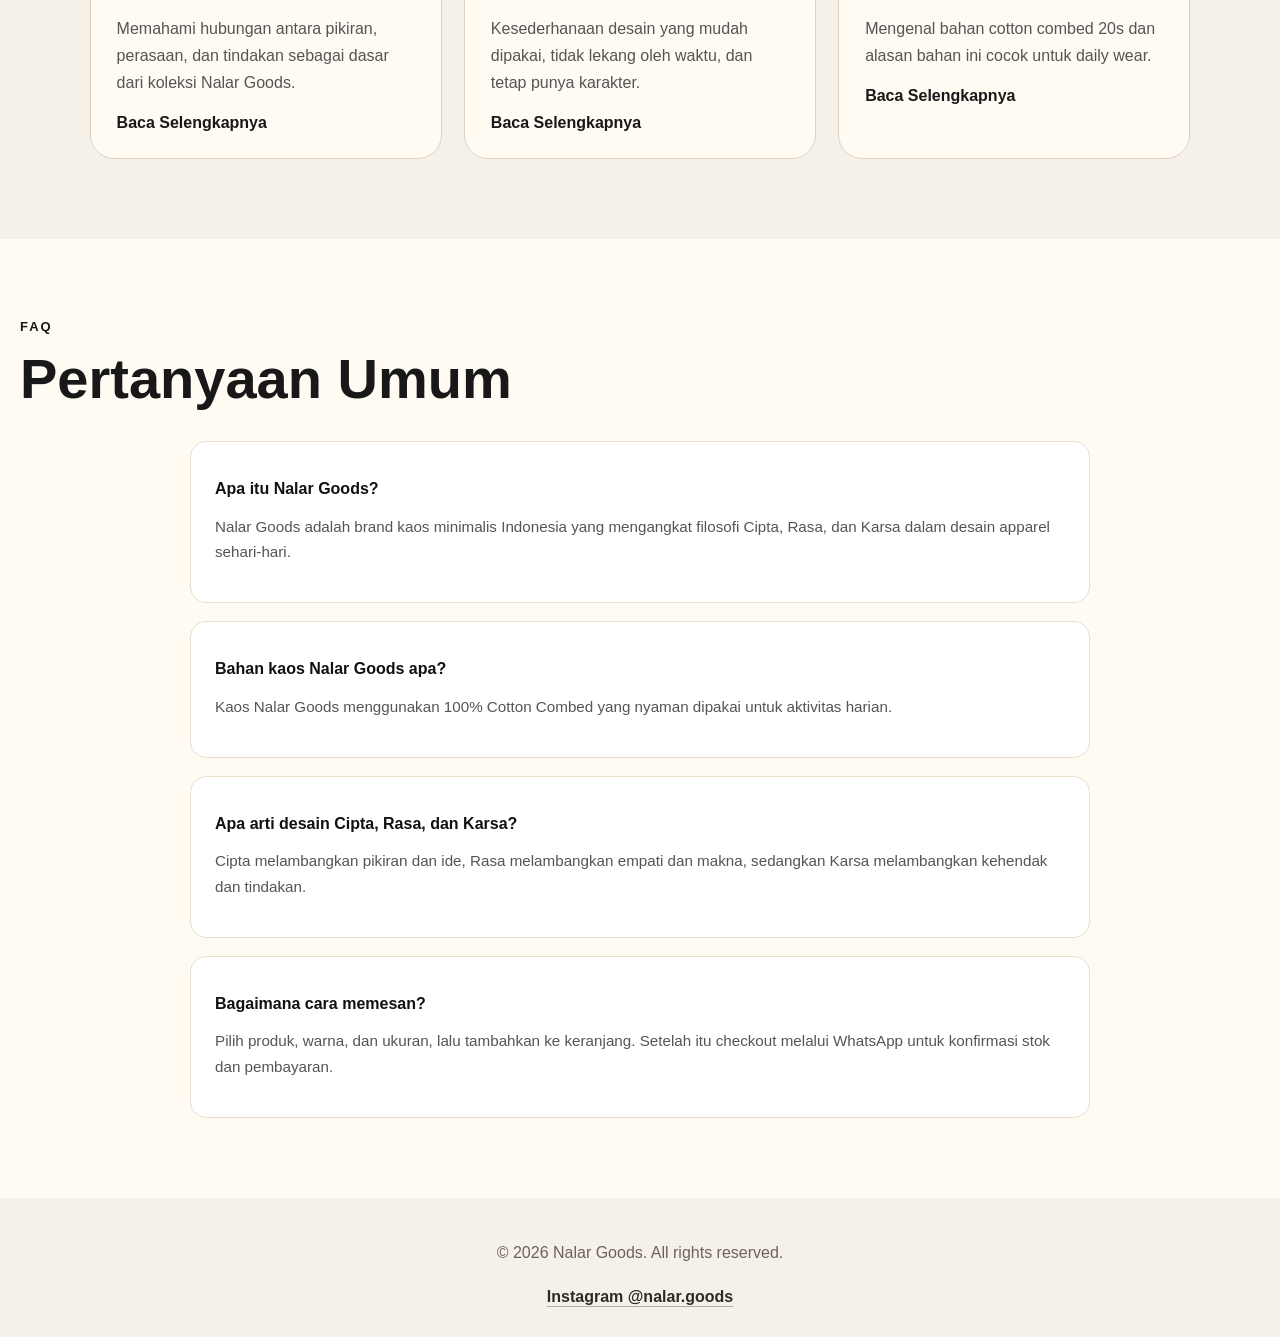
==== commit 3db97aed: "Add files via upload" ====
--- a/index.html
+++ b/index.html
@@ -36,6 +36,9 @@
       "name": "Nalar Goods",
       "url": "https://erwancode.github.io/website/",
       "logo": "https://erwancode.github.io/website/assets/og-cover-v2.png",
+      "sameAs": [
+        "https://www.instagram.com/nalar.goods/"
+      ],
       "description": "Brand kaos minimalis filosofis Indonesia dengan koleksi Cipta, Rasa, dan Karsa."
     },
     {
@@ -136,7 +139,7 @@
   ]
 }
     </script>
-    <link rel="stylesheet" href="style.css?v=7" />
+    <link rel="stylesheet" href="style.css?v=8" />
 </head>
 <body>
   <header class="navbar">
@@ -489,8 +492,9 @@
 </section>
 <footer>
     <p>© 2026 Nalar Goods. All rights reserved.</p>
+    <a class="footer-instagram" href="https://www.instagram.com/nalar.goods/" target="_blank" rel="noopener noreferrer" aria-label="Instagram Nalar Goods">Instagram @nalar.goods</a>
 </footer>
 
-  <script src="script.js?v=7"></script>
+  <script src="script.js?v=8"></script>
 </body>
 </html>
--- a/style.css
+++ b/style.css
@@ -374,6 +374,22 @@
   color: #6b6259;
 }
 
+.footer-instagram {
+  display: inline-flex;
+  align-items: center;
+  justify-content: center;
+  margin-top: 10px;
+  color: #2f2a24;
+  font-weight: 700;
+  text-decoration: none;
+  border-bottom: 1px solid rgba(47, 42, 36, 0.35);
+}
+
+.footer-instagram:hover {
+  color: #111111;
+  border-bottom-color: #111111;
+}
+
 @media (max-width: 850px) {
   .product-grid,
   .proof {
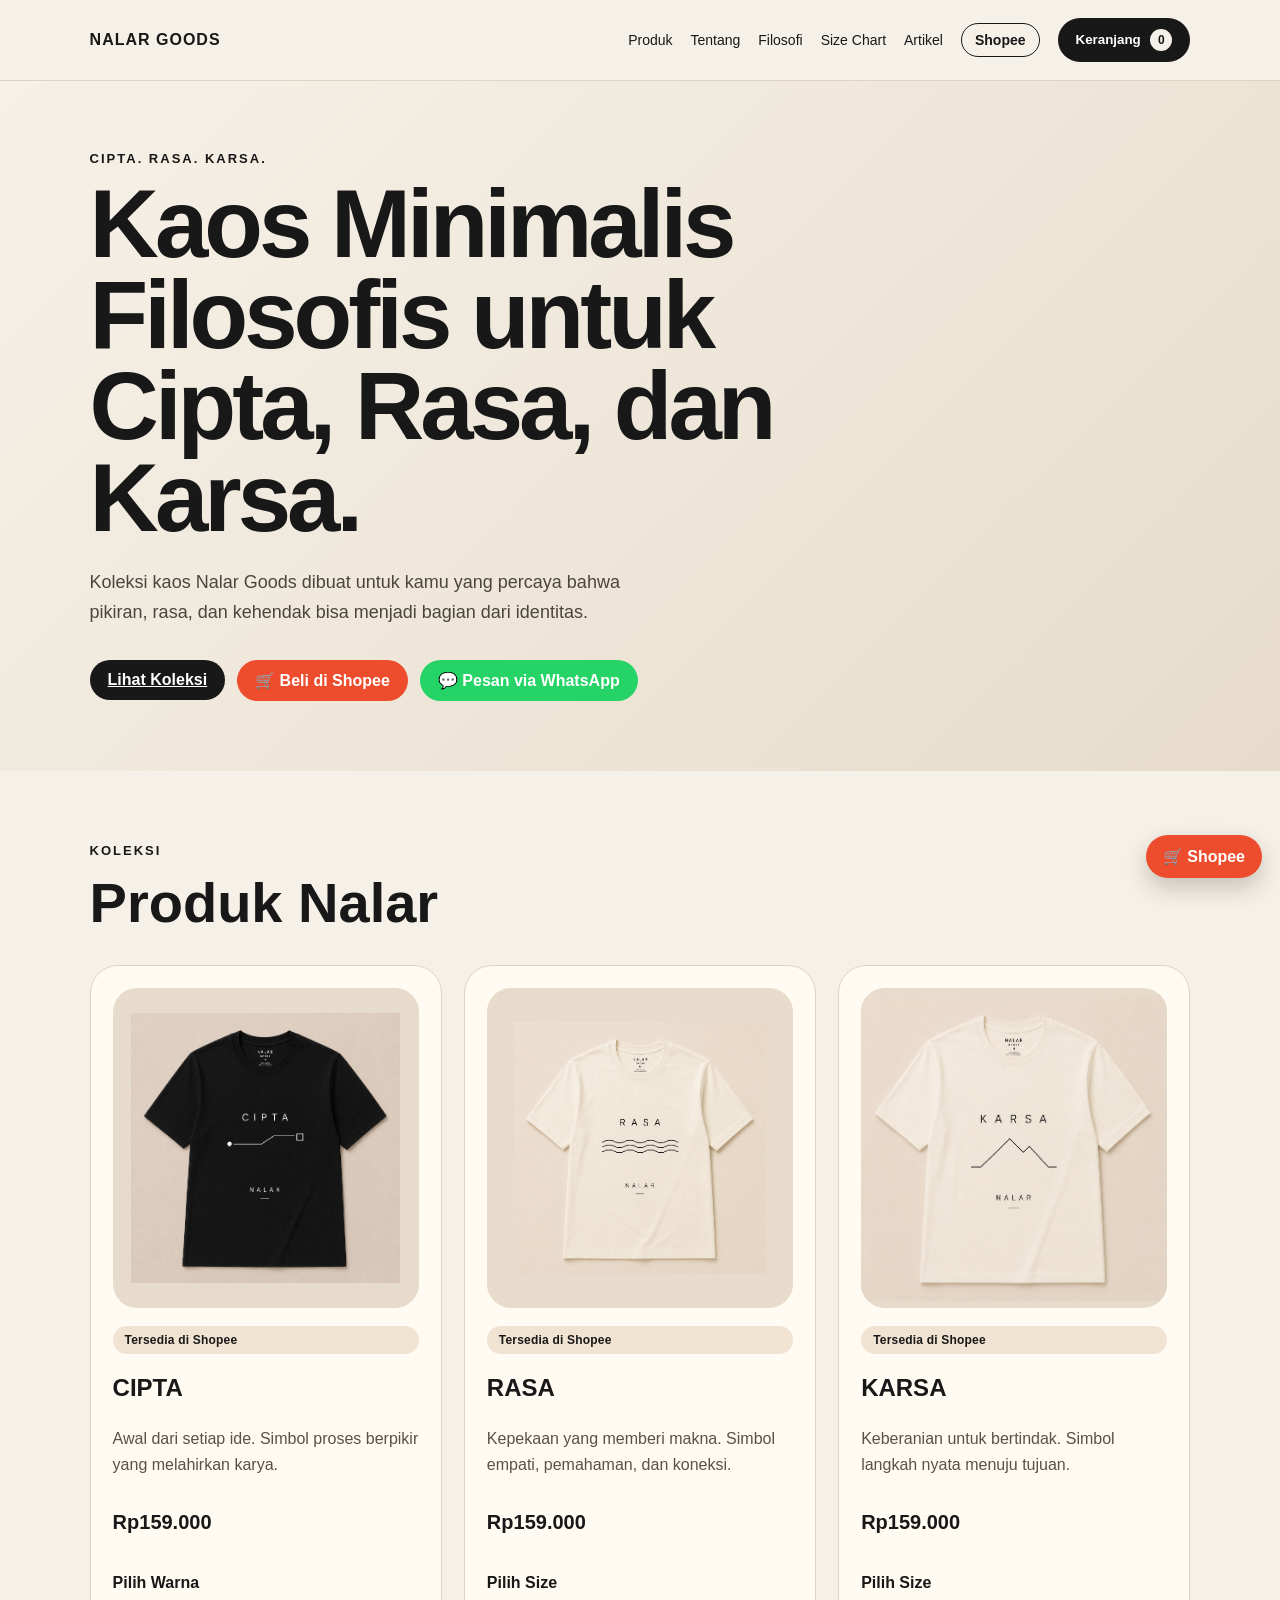
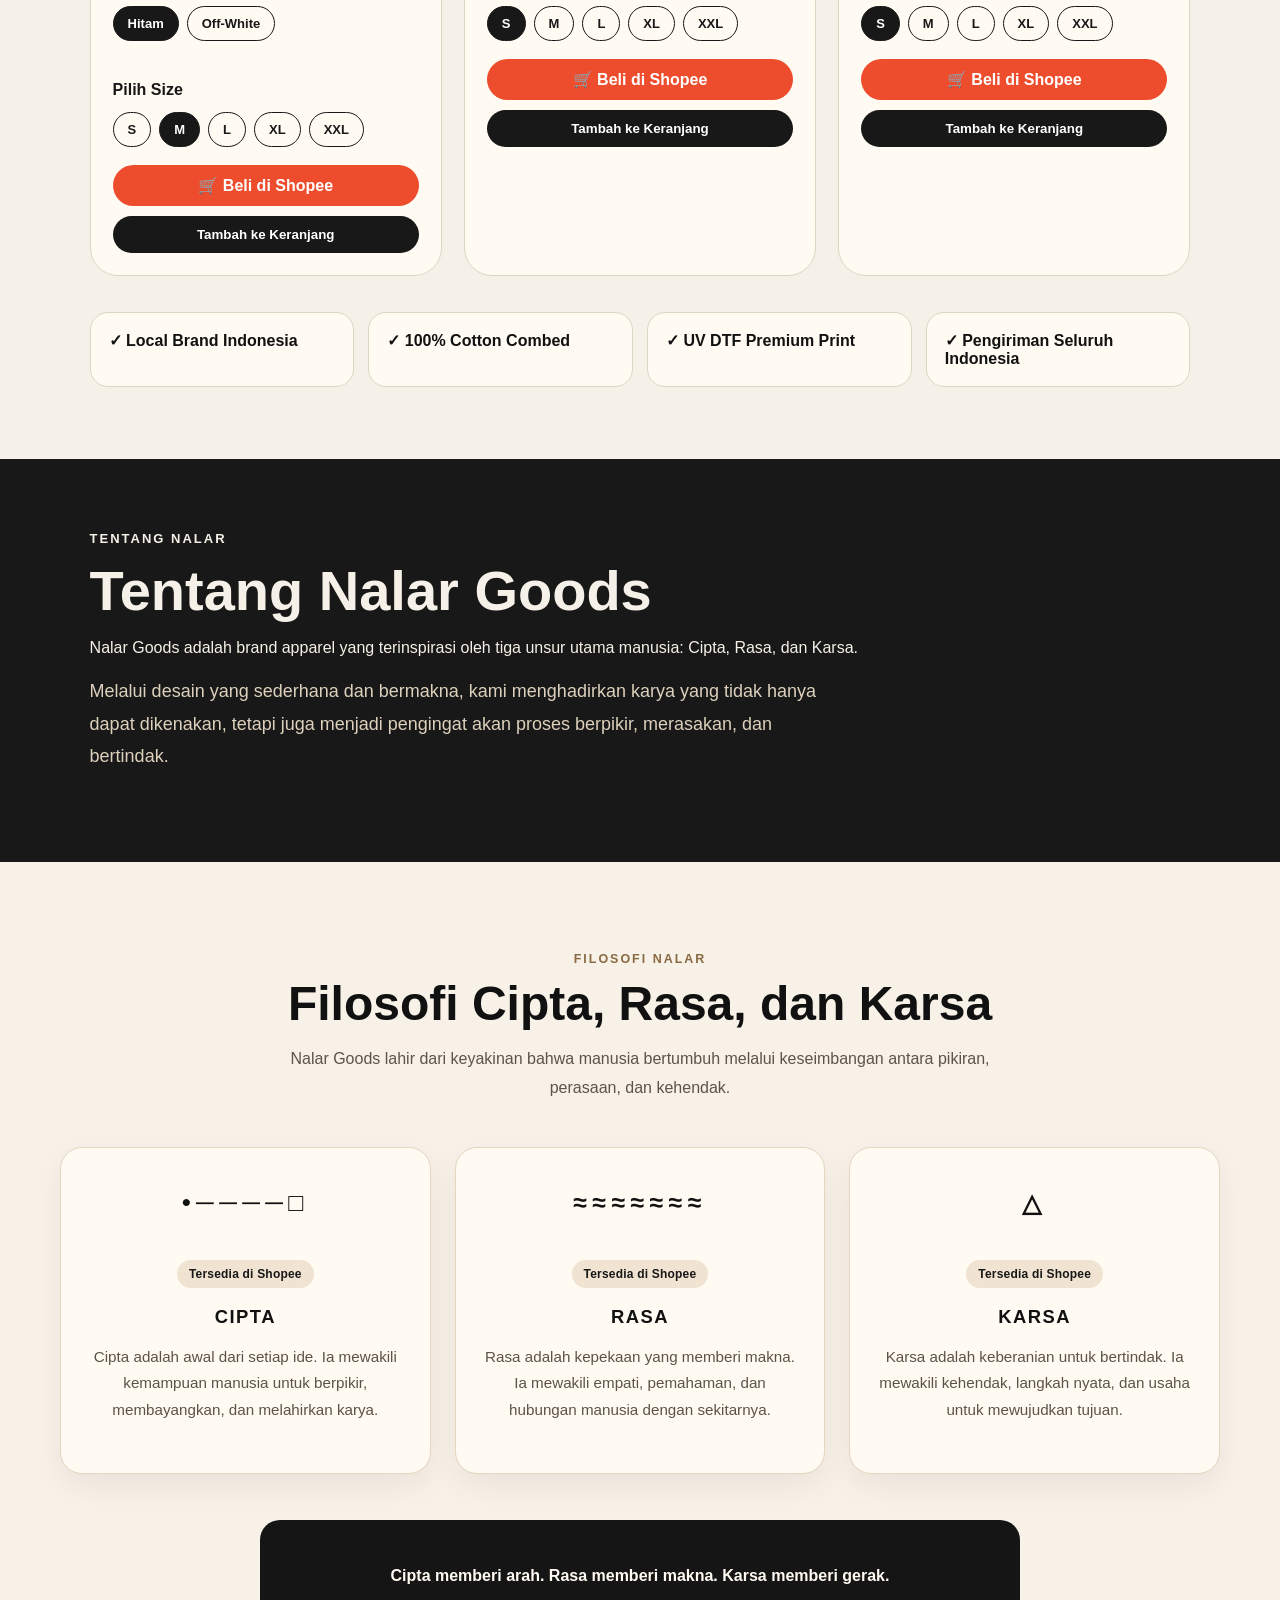
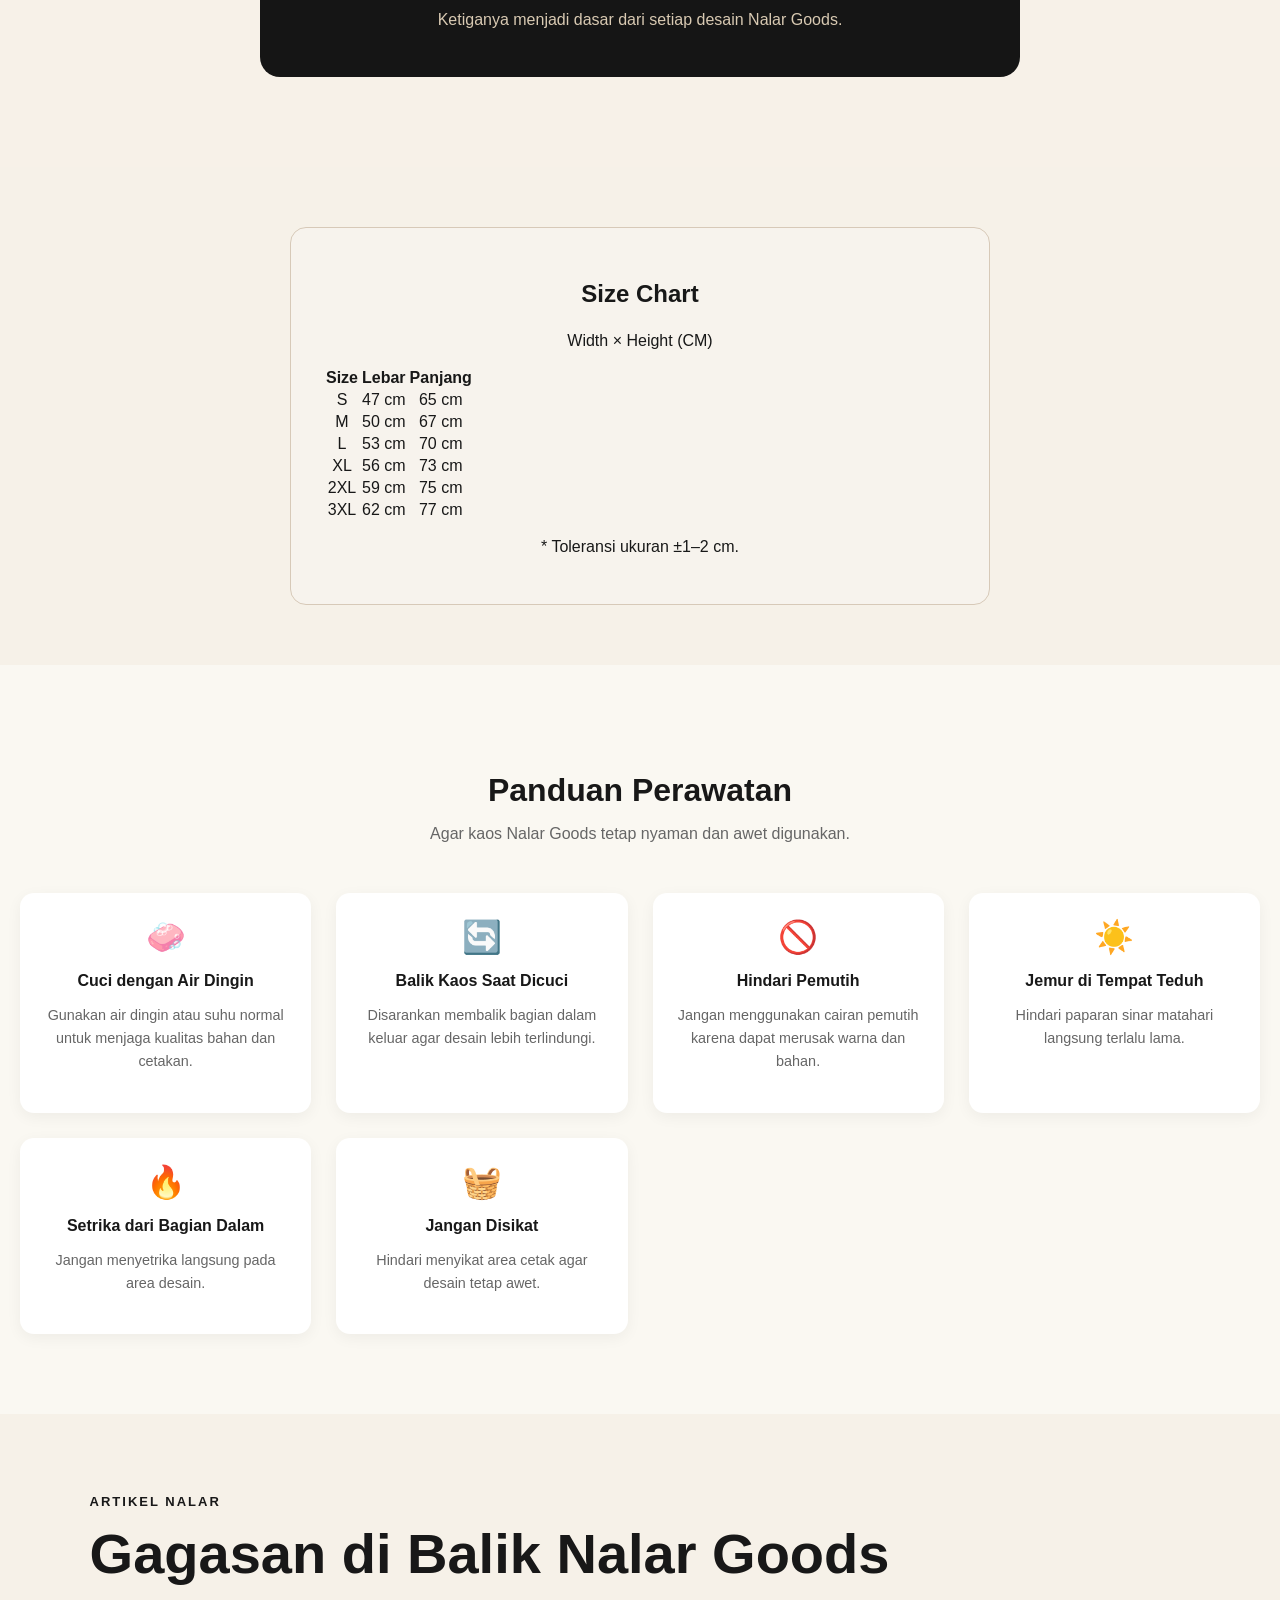
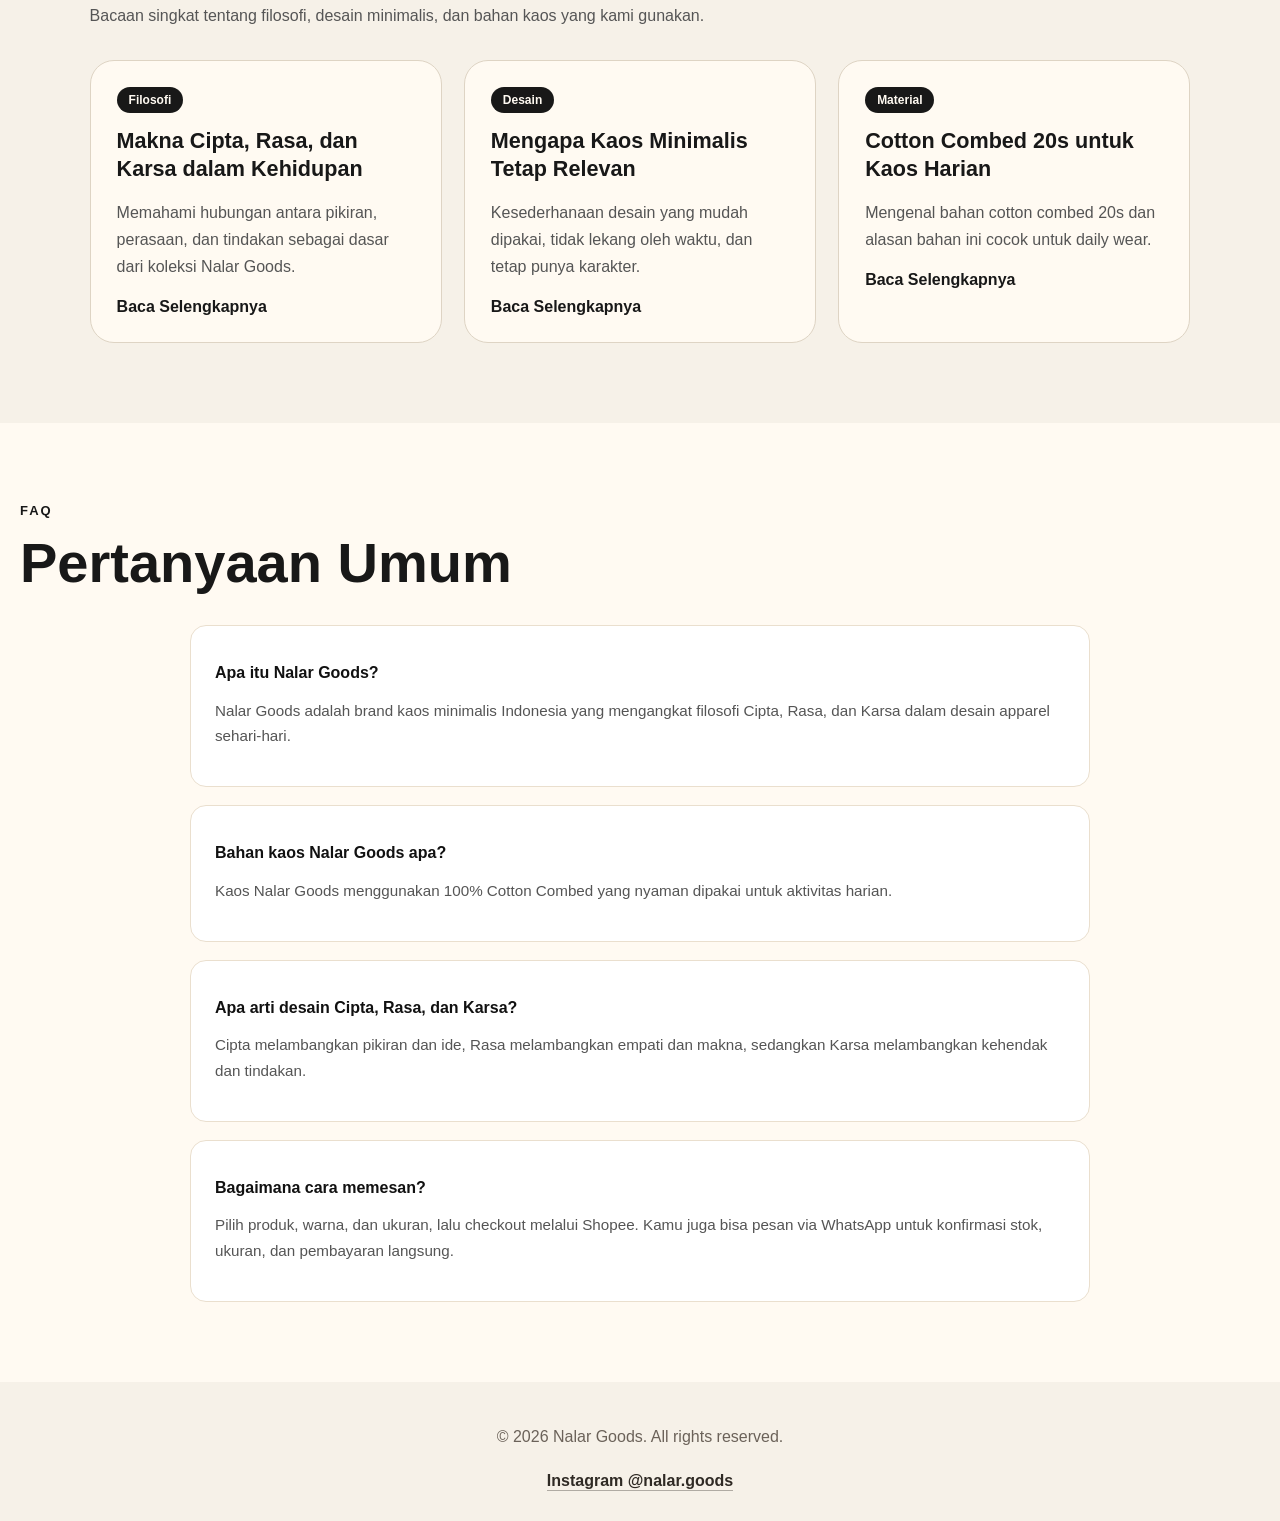
==== commit b695c959: "Add files via upload" ====
--- a/index.html
+++ b/index.html
@@ -37,7 +37,8 @@
       "url": "https://erwancode.github.io/website/",
       "logo": "https://erwancode.github.io/website/assets/og-cover-v2.png",
       "sameAs": [
-        "https://www.instagram.com/nalar.goods/"
+        "https://www.instagram.com/nalar.goods/",
+        "https://s.shopee.co.id/110faOhgEH"
       ],
       "description": "Brand kaos minimalis filosofis Indonesia dengan koleksi Cipta, Rasa, dan Karsa."
     },
@@ -66,7 +67,7 @@
             "price": "159000",
             "priceCurrency": "IDR",
             "availability": "https://schema.org/InStock",
-            "url": "https://erwancode.github.io/website/#produk"
+            "url": "https://s.shopee.co.id/110faOhgEH"
           }
         },
         {
@@ -84,7 +85,7 @@
             "price": "159000",
             "priceCurrency": "IDR",
             "availability": "https://schema.org/InStock",
-            "url": "https://erwancode.github.io/website/#produk"
+            "url": "https://s.shopee.co.id/110faOhgEH"
           }
         },
         {
@@ -102,7 +103,7 @@
             "price": "159000",
             "priceCurrency": "IDR",
             "availability": "https://schema.org/InStock",
-            "url": "https://erwancode.github.io/website/#produk"
+            "url": "https://s.shopee.co.id/110faOhgEH"
           }
         }
       ]
@@ -131,7 +132,7 @@
           "name": "Bagaimana cara memesan kaos Nalar Goods?",
           "acceptedAnswer": {
             "@type": "Answer",
-            "text": "Pilih produk, warna, dan ukuran, lalu tambahkan ke keranjang dan checkout melalui WhatsApp."
+            "text": "Pilih produk, warna, dan ukuran, lalu checkout melalui Shopee atau pesan langsung melalui WhatsApp."
           }
         }
       ]
@@ -139,7 +140,7 @@
   ]
 }
     </script>
-    <link rel="stylesheet" href="style.css?v=8" />
+    <link rel="stylesheet" href="style.css?v=9" />
 </head>
 <body>
   <header class="navbar">
@@ -150,6 +151,7 @@
       <a href="#filosofi">Filosofi</a>
       <a href="#size-chart">Size Chart</a>
       <a href="#artikel">Artikel</a>
+      <a class="nav-shopee" href="https://s.shopee.co.id/110faOhgEH" target="_blank" rel="noopener noreferrer">Shopee</a>
       <button class="cart-btn" onclick="toggleCart()">Keranjang <span id="cart-count">0</span></button>
     </nav>
   </header>
@@ -162,7 +164,11 @@
         Koleksi kaos Nalar Goods dibuat untuk kamu yang percaya bahwa pikiran,
         rasa, dan kehendak bisa menjadi bagian dari identitas.
       </p>
-      <a href="#produk" class="primary-btn">Lihat Koleksi</a>
+      <div class="hero-actions">
+        <a href="#produk" class="primary-btn">Lihat Koleksi</a>
+        <a href="https://s.shopee.co.id/110faOhgEH" class="shopee-btn" target="_blank" rel="noopener noreferrer">🛒 Beli di Shopee</a>
+        <a href="https://wa.me/6285722379403" class="wa-btn" target="_blank" rel="noopener noreferrer">💬 Pesan via WhatsApp</a>
+      </div>
     </div>
   </section>
 
@@ -178,6 +184,7 @@
           <img id="cipta-image" src="assets/cipta-hitam.png" alt="Kaos Nalar Goods CIPTA warna hitam dengan desain minimalis filosofis" />
         </div>
 
+        <span class="marketplace-badge">Tersedia di Shopee</span>
         <h3>CIPTA</h3>
         <p>Awal dari setiap ide. Simbol proses berpikir yang melahirkan karya.</p>
         <strong>Rp159.000</strong>
@@ -201,7 +208,10 @@
           </div>
         </div>
 
-        <button onclick="addCiptaToCart()">Tambah ke Keranjang</button>
+        <div class="product-actions">
+          <a class="buy-shopee-btn" href="https://s.shopee.co.id/110faOhgEH" target="_blank" rel="noopener noreferrer">🛒 Beli di Shopee</a>
+          <button onclick="addCiptaToCart()">Tambah ke Keranjang</button>
+        </div>
       </article>
 
       <article class="product-card rasa-card">
@@ -209,6 +219,7 @@
           <img src="assets/rasa-final.png" alt="Kaos Nalar Goods RASA warna off-white dengan simbol gelombang minimalis">
         </div>
 
+        <span class="marketplace-badge">Tersedia di Shopee</span>
         <h3>RASA</h3>
         <p>
           Kepekaan yang memberi makna. Simbol empati, pemahaman, dan koneksi.
@@ -226,7 +237,10 @@
           </div>
         </div>
 
-        <button type="button" onclick="addRasaToCart()">Tambah ke Keranjang</button>
+        <div class="product-actions">
+          <a class="buy-shopee-btn" href="https://s.shopee.co.id/110faOhgEH" target="_blank" rel="noopener noreferrer">🛒 Beli di Shopee</a>
+          <button type="button" onclick="addRasaToCart()">Tambah ke Keranjang</button>
+        </div>
       </article>
 
       <article class="product-card karsa-card">
@@ -234,6 +248,7 @@
           <img src="assets/karsa.png" alt="Kaos Nalar Goods KARSA warna off-white dengan simbol gunung minimalis">
         </div>
 
+        <span class="marketplace-badge">Tersedia di Shopee</span>
         <h3>KARSA</h3>
         <p>
           Keberanian untuk bertindak. Simbol langkah nyata menuju tujuan.
@@ -251,7 +266,10 @@
           </div>
         </div>
 
-        <button type="button" onclick="addKarsaToCart()">Tambah ke Keranjang</button>
+        <div class="product-actions">
+          <a class="buy-shopee-btn" href="https://s.shopee.co.id/110faOhgEH" target="_blank" rel="noopener noreferrer">🛒 Beli di Shopee</a>
+          <button type="button" onclick="addKarsaToCart()">Tambah ke Keranjang</button>
+        </div>
       </article>
     </div>
   </section>
@@ -290,7 +308,8 @@
       <div class="philosophy-grid">
         <article class="philosophy-card">
           <div class="philosophy-symbol">•────□</div>
-          <h3>CIPTA</h3>
+          <span class="marketplace-badge">Tersedia di Shopee</span>
+        <h3>CIPTA</h3>
           <p>
             Cipta adalah awal dari setiap ide. Ia mewakili kemampuan manusia untuk
             berpikir, membayangkan, dan melahirkan karya.
@@ -299,7 +318,8 @@
 
         <article class="philosophy-card">
           <div class="philosophy-symbol">≈≈≈≈≈≈≈</div>
-          <h3>RASA</h3>
+          <span class="marketplace-badge">Tersedia di Shopee</span>
+        <h3>RASA</h3>
           <p>
             Rasa adalah kepekaan yang memberi makna. Ia mewakili empati,
             pemahaman, dan hubungan manusia dengan sekitarnya.
@@ -308,7 +328,8 @@
 
         <article class="philosophy-card">
           <div class="philosophy-symbol">△</div>
-          <h3>KARSA</h3>
+          <span class="marketplace-badge">Tersedia di Shopee</span>
+        <h3>KARSA</h3>
           <p>
             Karsa adalah keberanian untuk bertindak. Ia mewakili kehendak,
             langkah nyata, dan usaha untuk mewujudkan tujuan.
@@ -485,16 +506,18 @@
 
       <article class="faq-item">
         <h3>Bagaimana cara memesan?</h3>
-        <p>Pilih produk, warna, dan ukuran, lalu tambahkan ke keranjang. Setelah itu checkout melalui WhatsApp untuk konfirmasi stok dan pembayaran.</p>
+        <p>Pilih produk, warna, dan ukuran, lalu checkout melalui Shopee. Kamu juga bisa pesan via WhatsApp untuk konfirmasi stok, ukuran, dan pembayaran langsung.</p>
       </article>
     </div>
   </div>
 </section>
 <footer>
     <p>© 2026 Nalar Goods. All rights reserved.</p>
-    <a class="footer-instagram" href="https://www.instagram.com/nalar.goods/" target="_blank" rel="noopener noreferrer" aria-label="Instagram Nalar Goods">Instagram @nalar.goods</a>
+    <a class="footer-instagram" href="https://www.instagram.com/nalar.goods/",
+        "https://s.shopee.co.id/110faOhgEH" target="_blank" rel="noopener noreferrer" aria-label="Instagram Nalar Goods">Instagram @nalar.goods</a>
 </footer>
 
-  <script src="script.js?v=8"></script>
+  <a class="floating-shopee" href="https://s.shopee.co.id/110faOhgEH" target="_blank" rel="noopener noreferrer" aria-label="Beli Nalar Goods di Shopee">🛒 Shopee</a>
+  <script src="script.js?v=9"></script>
 </body>
 </html>
--- a/style.css
+++ b/style.css
@@ -1549,3 +1549,125 @@
     grid-template-columns: 1fr;
   }
 }
+
+
+/* Integrasi Shopee */
+.nav-shopee {
+  display: inline-flex;
+  align-items: center;
+  border: 1px solid #181818;
+  border-radius: 999px;
+  padding: 8px 13px;
+  font-weight: 700;
+}
+
+.hero-actions {
+  display: flex;
+  gap: 12px;
+  flex-wrap: wrap;
+  align-items: center;
+}
+
+.shopee-btn,
+.wa-btn,
+.buy-shopee-btn {
+  display: inline-flex;
+  align-items: center;
+  justify-content: center;
+  border-radius: 999px;
+  padding: 11px 18px;
+  font-weight: 800;
+  text-decoration: none;
+  transition: 0.2s ease;
+}
+
+.shopee-btn,
+.buy-shopee-btn {
+  background: #ee4d2d;
+  color: #fff;
+}
+
+.wa-btn {
+  background: #25D366;
+  color: #fff;
+}
+
+.shopee-btn:hover,
+.wa-btn:hover,
+.buy-shopee-btn:hover,
+.nav-shopee:hover,
+.floating-shopee:hover {
+  transform: translateY(-1px);
+  opacity: 0.92;
+}
+
+.marketplace-badge {
+  display: inline-flex;
+  margin-top: 18px;
+  padding: 7px 12px;
+  border-radius: 999px;
+  background: #f1e3d1;
+  color: #181818;
+  font-size: 12px;
+  font-weight: 800;
+  letter-spacing: 0.2px;
+}
+
+.product-actions {
+  display: flex;
+  gap: 10px;
+  flex-wrap: wrap;
+  align-items: center;
+}
+
+.product-actions button,
+.product-actions a {
+  flex: 1 1 165px;
+}
+
+.footer-links {
+  display: flex;
+  justify-content: center;
+  gap: 14px;
+  flex-wrap: wrap;
+}
+
+.footer-shopee {
+  color: inherit;
+  font-weight: 700;
+}
+
+.floating-shopee {
+  position: fixed;
+  right: 18px;
+  bottom: 22px;
+  z-index: 40;
+  display: inline-flex;
+  align-items: center;
+  justify-content: center;
+  background: #ee4d2d;
+  color: #fff;
+  padding: 12px 17px;
+  border-radius: 999px;
+  text-decoration: none;
+  font-weight: 900;
+  box-shadow: 0 10px 25px rgba(0,0,0,0.20);
+}
+
+@media (max-width: 720px) {
+  .hero-actions,
+  .product-actions {
+    flex-direction: column;
+    align-items: stretch;
+  }
+
+  .hero-actions a,
+  .product-actions a,
+  .product-actions button {
+    width: 100%;
+  }
+
+  .nav-shopee {
+    padding: 7px 11px;
+  }
+}
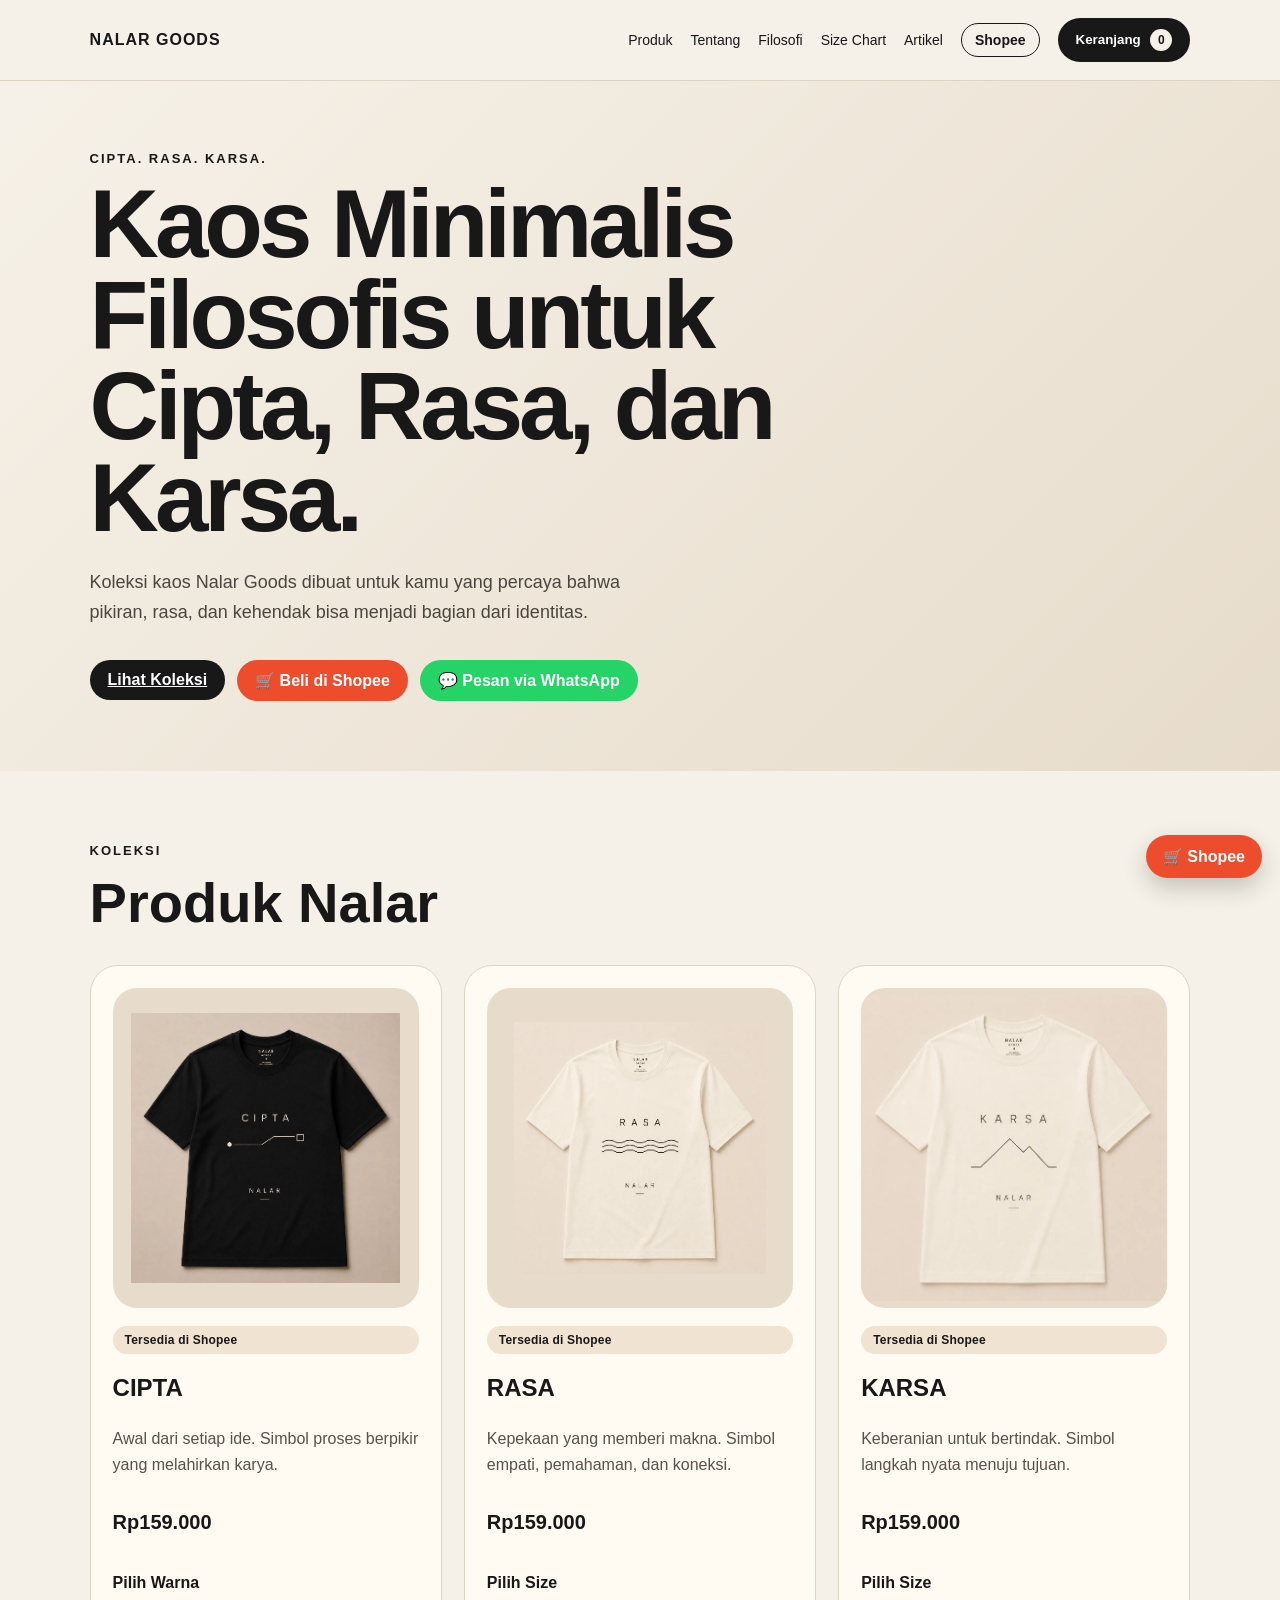
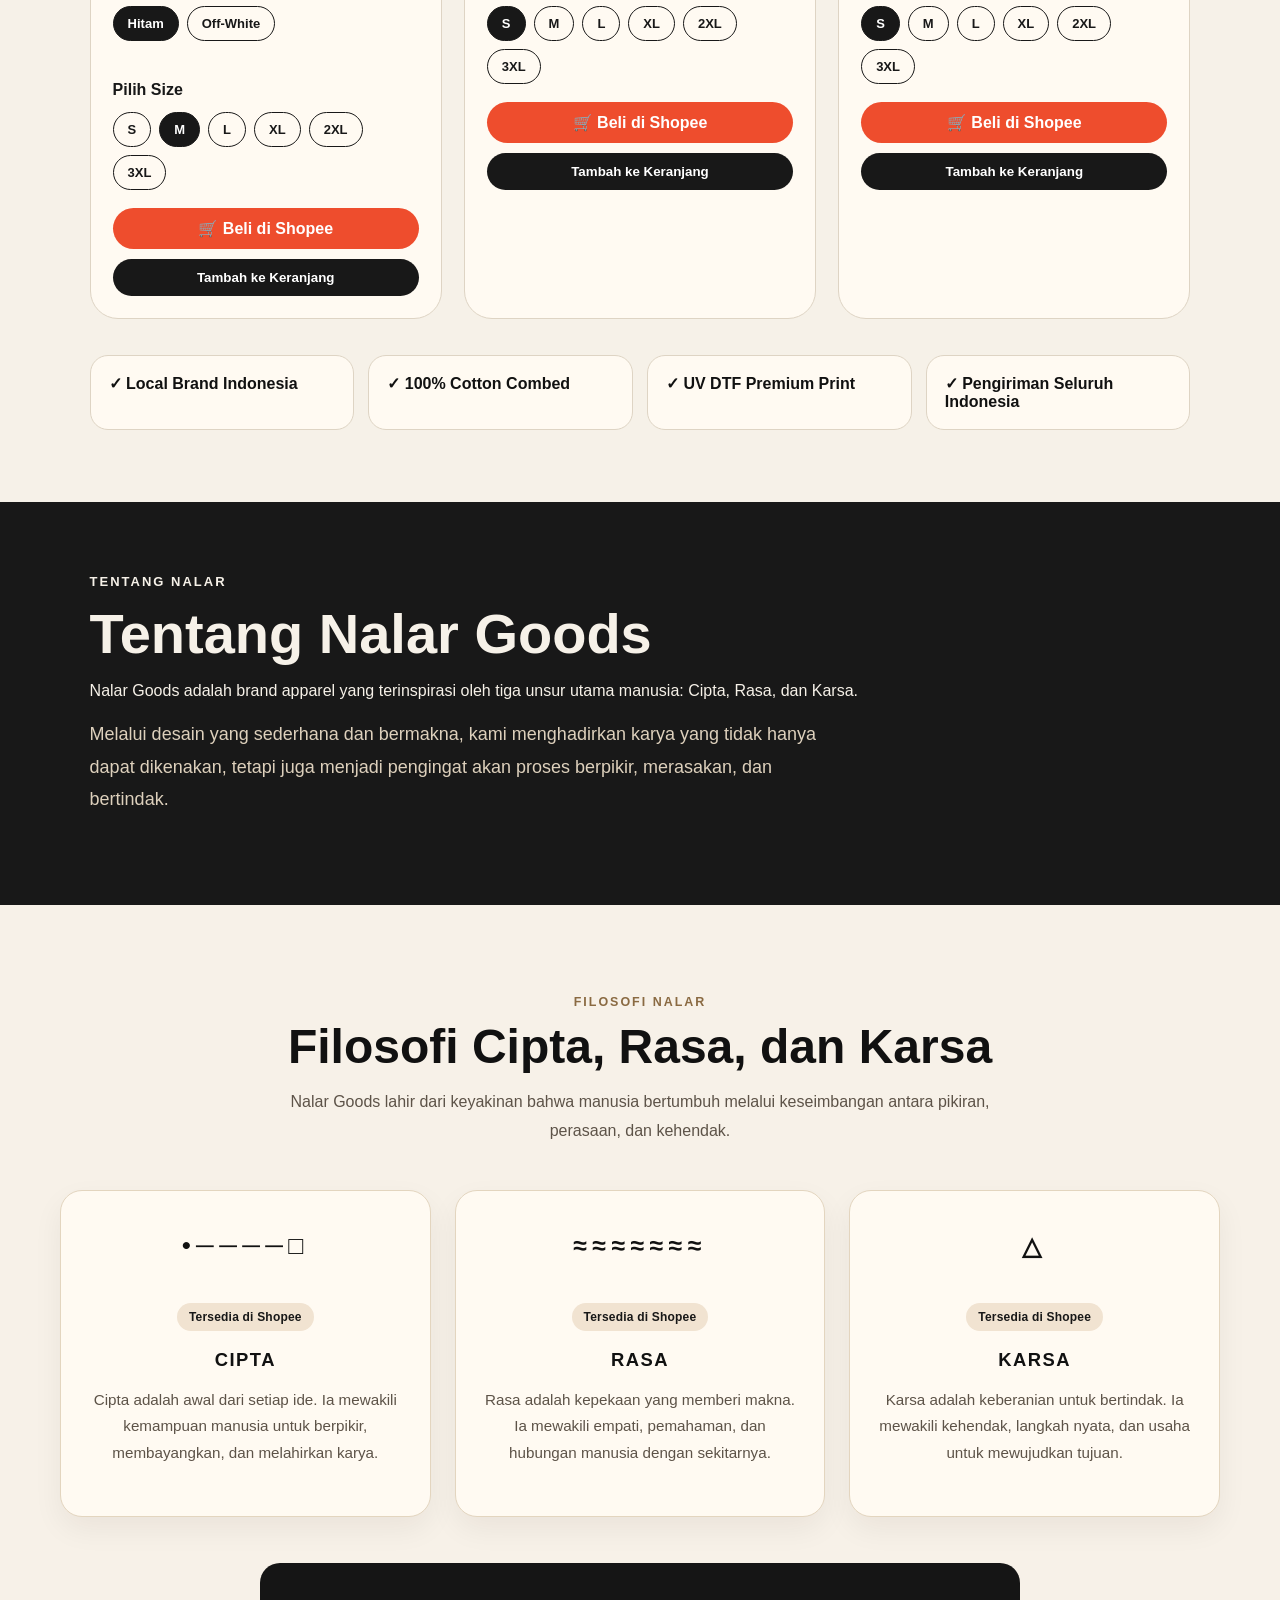
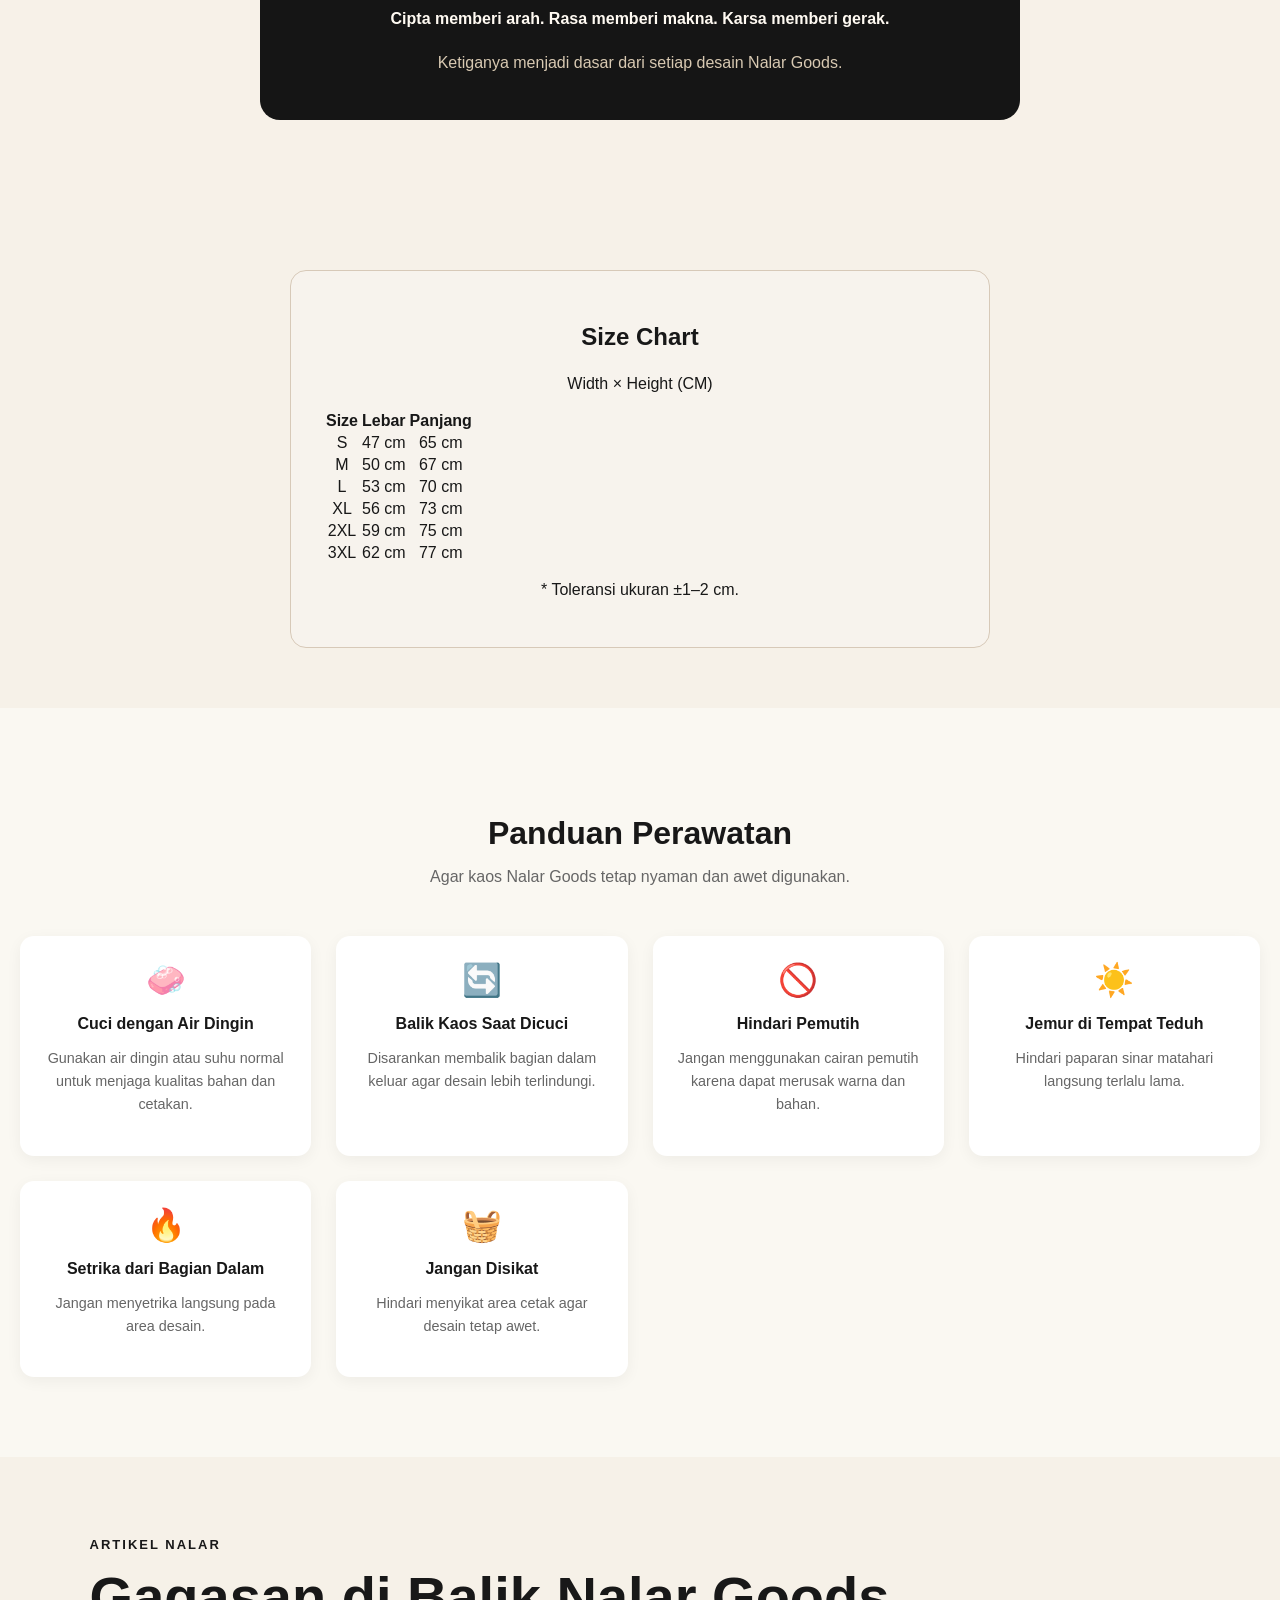
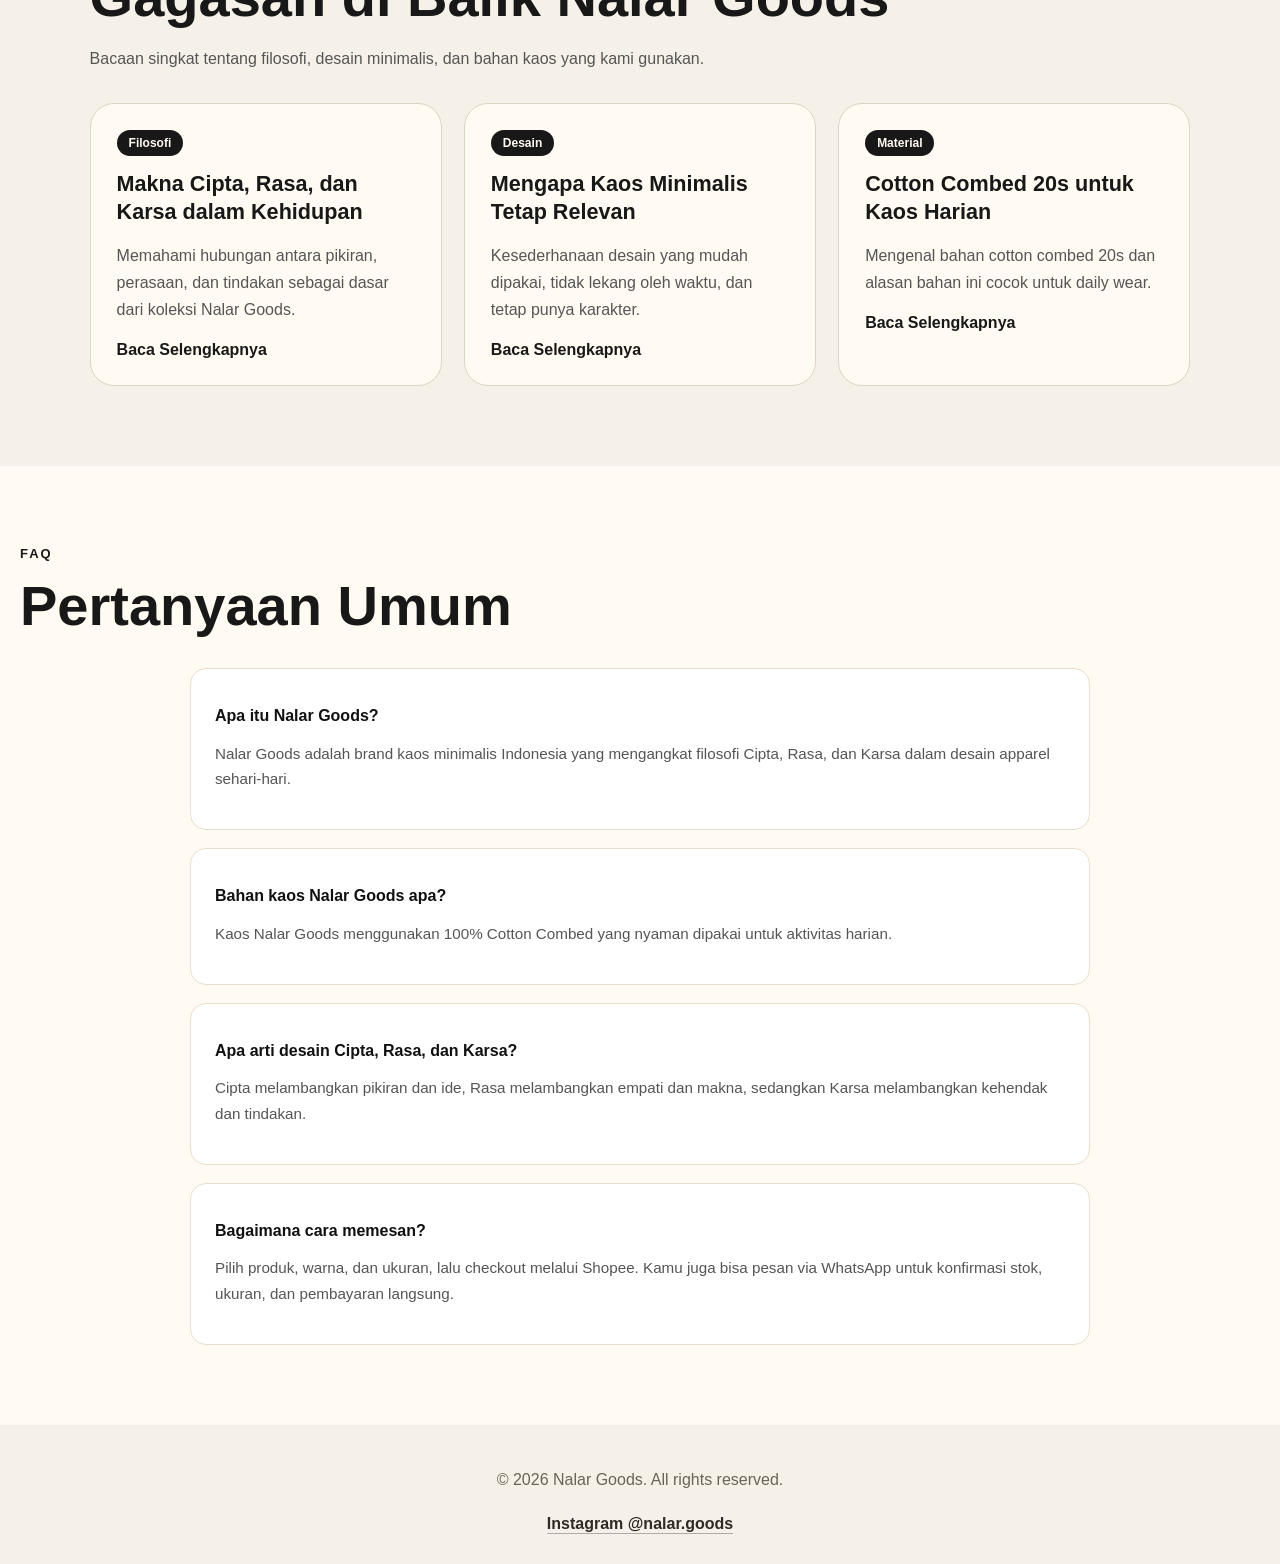
==== commit b3203b36: "Add files via upload" ====
--- a/index.html
+++ b/index.html
@@ -17,7 +17,7 @@
     <!-- Open Graph / WhatsApp Preview -->
 <meta property="og:title" content="Nalar Goods | Kaos Minimalis Filosofis Indonesia">
 <meta property="og:description" content="Koleksi kaos minimalis Cipta, Rasa, dan Karsa. Dibuat dengan 100% Cotton Combed dan UV DTF Premium Print.">
-<meta property="og:image" content="https://erwancode.github.io/website/assets/og-cover-v2.png">
+<meta property="og:image" content="https://erwancode.github.io/website/assets/og-cover-v2.webp">
 <meta property="og:url" content="https://erwancode.github.io/website/">
 <meta property="og:type" content="website">
 
@@ -25,7 +25,7 @@
 <meta name="twitter:card" content="summary_large_image">
 <meta name="twitter:title" content="Nalar Goods | Kaos Minimalis Filosofis Indonesia">
 <meta name="twitter:description" content="Koleksi kaos minimalis Cipta, Rasa, dan Karsa. Dibuat dengan 100% Cotton Combed dan UV DTF Premium Print.">
-<meta name="twitter:image" content="https://erwancode.github.io/website/assets/og-cover-v2.png">
+<meta name="twitter:image" content="https://erwancode.github.io/website/assets/og-cover-v2.webp">
 
     <script type="application/ld+json">
 {
@@ -35,7 +35,7 @@
       "@type": "Organization",
       "name": "Nalar Goods",
       "url": "https://erwancode.github.io/website/",
-      "logo": "https://erwancode.github.io/website/assets/og-cover-v2.png",
+      "logo": "https://erwancode.github.io/website/assets/og-cover-v2.webp",
       "sameAs": [
         "https://www.instagram.com/nalar.goods/",
         "https://s.shopee.co.id/110faOhgEH"
@@ -56,7 +56,7 @@
           "@type": "Product",
           "position": 1,
           "name": "Kaos CIPTA",
-          "image": "https://erwancode.github.io/website/assets/cipta-hitam.png",
+          "image": "https://erwancode.github.io/website/assets/cipta-hitam.webp",
           "description": "Kaos minimalis filosofis yang melambangkan awal dari setiap ide dan proses berpikir yang melahirkan karya.",
           "brand": {
             "@type": "Brand",
@@ -74,7 +74,7 @@
           "@type": "Product",
           "position": 2,
           "name": "Kaos RASA",
-          "image": "https://erwancode.github.io/website/assets/rasa-final.png",
+          "image": "https://erwancode.github.io/website/assets/rasa-final.webp",
           "description": "Kaos minimalis filosofis yang melambangkan kepekaan, empati, pemahaman, dan koneksi.",
           "brand": {
             "@type": "Brand",
@@ -92,7 +92,7 @@
           "@type": "Product",
           "position": 3,
           "name": "Kaos KARSA",
-          "image": "https://erwancode.github.io/website/assets/karsa.png",
+          "image": "https://erwancode.github.io/website/assets/karsa.webp",
           "description": "Kaos minimalis filosofis yang melambangkan keberanian untuk bertindak dan mewujudkan tujuan.",
           "brand": {
             "@type": "Brand",
@@ -181,7 +181,7 @@
     <div class="product-grid">
       <article class="product-card featured-product">
         <div class="product-image-wrap">
-          <img id="cipta-image" src="assets/cipta-hitam.png" alt="Kaos Nalar Goods CIPTA warna hitam dengan desain minimalis filosofis" />
+          <img id="cipta-image" src="assets/cipta-hitam.webp" alt="Kaos Nalar Goods CIPTA warna hitam dengan desain minimalis filosofis" />
         </div>
 
         <span class="marketplace-badge">Tersedia di Shopee</span>
@@ -204,7 +204,8 @@
             <button class="size-btn active" onclick="selectCiptaSize('M')">M</button>
             <button class="size-btn" onclick="selectCiptaSize('L')">L</button>
             <button class="size-btn" onclick="selectCiptaSize('XL')">XL</button>
-            <button class="size-btn" onclick="selectCiptaSize('XXL')">XXL</button>
+            <button class="size-btn" onclick="selectCiptaSize('2XL')">2XL</button>
+            <button class="size-btn" onclick="selectCiptaSize('3XL')">3XL</button>
           </div>
         </div>
 
@@ -216,7 +217,7 @@
 
       <article class="product-card rasa-card">
         <div class="product-image-wrap">
-          <img src="assets/rasa-final.png" alt="Kaos Nalar Goods RASA warna off-white dengan simbol gelombang minimalis">
+          <img src="assets/rasa-final.webp" alt="Kaos Nalar Goods RASA warna off-white dengan simbol gelombang minimalis">
         </div>
 
         <span class="marketplace-badge">Tersedia di Shopee</span>
@@ -233,7 +234,8 @@
             <button type="button" class="size-btn rasa-size" onclick="selectRasaSize('M')">M</button>
             <button type="button" class="size-btn rasa-size" onclick="selectRasaSize('L')">L</button>
             <button type="button" class="size-btn rasa-size" onclick="selectRasaSize('XL')">XL</button>
-            <button type="button" class="size-btn rasa-size" onclick="selectRasaSize('XXL')">XXL</button>
+            <button type="button" class="size-btn rasa-size" onclick="selectRasaSize('2XL')">2XL</button>
+            <button type="button" class="size-btn rasa-size" onclick="selectRasaSize('3XL')">3XL</button>
           </div>
         </div>
 
@@ -245,7 +247,7 @@
 
       <article class="product-card karsa-card">
         <div class="product-image-wrap">
-          <img src="assets/karsa.png" alt="Kaos Nalar Goods KARSA warna off-white dengan simbol gunung minimalis">
+          <img src="assets/karsa.webp" alt="Kaos Nalar Goods KARSA warna off-white dengan simbol gunung minimalis">
         </div>
 
         <span class="marketplace-badge">Tersedia di Shopee</span>
@@ -262,7 +264,8 @@
             <button type="button" class="size-btn karsa-size" data-size="M" onclick="selectKarsaSize('M')">M</button>
             <button type="button" class="size-btn karsa-size" data-size="L" onclick="selectKarsaSize('L')">L</button>
             <button type="button" class="size-btn karsa-size" data-size="XL" onclick="selectKarsaSize('XL')">XL</button>
-            <button type="button" class="size-btn karsa-size" data-size="XXL" onclick="selectKarsaSize('XXL')">XXL</button>
+            <button type="button" class="size-btn karsa-size" data-size="2XL" onclick="selectKarsaSize('2XL')">2XL</button>
+            <button type="button" class="size-btn karsa-size" data-size="3XL" onclick="selectKarsaSize('3XL')">3XL</button>
           </div>
         </div>
 
@@ -513,8 +516,7 @@
 </section>
 <footer>
     <p>© 2026 Nalar Goods. All rights reserved.</p>
-    <a class="footer-instagram" href="https://www.instagram.com/nalar.goods/",
-        "https://s.shopee.co.id/110faOhgEH" target="_blank" rel="noopener noreferrer" aria-label="Instagram Nalar Goods">Instagram @nalar.goods</a>
+    <a class="footer-instagram" href="https://www.instagram.com/nalar.goods/" target="_blank" rel="noopener noreferrer" aria-label="Instagram Nalar Goods">Instagram @nalar.goods</a>
 </footer>
 
   <a class="floating-shopee" href="https://s.shopee.co.id/110faOhgEH" target="_blank" rel="noopener noreferrer" aria-label="Beli Nalar Goods di Shopee">🛒 Shopee</a>
--- a/style.css
+++ b/style.css
@@ -1671,3 +1671,91 @@
     padding: 7px 11px;
   }
 }
+
+/* Revisi tombol marketplace mobile - 19 Juni 2026 */
+@media (max-width: 720px) {
+  .hero-actions {
+    flex-direction: row;
+    justify-content: center;
+    align-items: center;
+    gap: 8px;
+  }
+
+  .hero-actions .shopee-btn,
+  .hero-actions .wa-btn {
+    width: auto;
+    flex: 0 0 auto;
+    padding: 8px 12px;
+    font-size: 13px;
+    font-weight: 700;
+    line-height: 1.2;
+  }
+
+  .floating-shopee {
+    right: 14px;
+    bottom: 16px;
+    padding: 9px 13px;
+    font-size: 13px;
+    font-weight: 800;
+  }
+}
+
+@media (max-width: 380px) {
+  .hero-actions .shopee-btn,
+  .hero-actions .wa-btn {
+    padding: 7px 10px;
+    font-size: 12px;
+  }
+}
+
+/* =====================================================
+   FINAL FIX MOBILE BUTTON PRODUK — 21 Juni 2026
+   Penyebab tombol membesar: flex: 1 1 165px pada mobile
+   membuat tinggi tombol ikut menjadi ±165px saat column.
+===================================================== */
+@media screen and (max-width: 768px) {
+  .product-actions {
+    display: flex !important;
+    flex-direction: column !important;
+    align-items: stretch !important;
+    gap: 10px !important;
+    margin-top: 14px !important;
+  }
+
+  .product-actions a,
+  .product-actions button,
+  .product-actions .buy-shopee-btn,
+  .product-actions button:last-child,
+  .product-card .product-actions a,
+  .product-card .product-actions button {
+    flex: 0 0 auto !important;
+    width: 100% !important;
+    min-width: 0 !important;
+    max-width: 100% !important;
+    height: 46px !important;
+    min-height: 46px !important;
+    max-height: 46px !important;
+    padding: 0 16px !important;
+    margin: 0 !important;
+    border-radius: 999px !important;
+    font-size: 13px !important;
+    line-height: 46px !important;
+    display: flex !important;
+    align-items: center !important;
+    justify-content: center !important;
+    text-align: center !important;
+  }
+
+  .floating-shopee {
+    flex: 0 0 auto !important;
+    width: auto !important;
+    height: 42px !important;
+    min-height: 42px !important;
+    max-height: 42px !important;
+    padding: 0 15px !important;
+    font-size: 13px !important;
+    line-height: 42px !important;
+    right: 14px !important;
+    bottom: 14px !important;
+  }
+}
